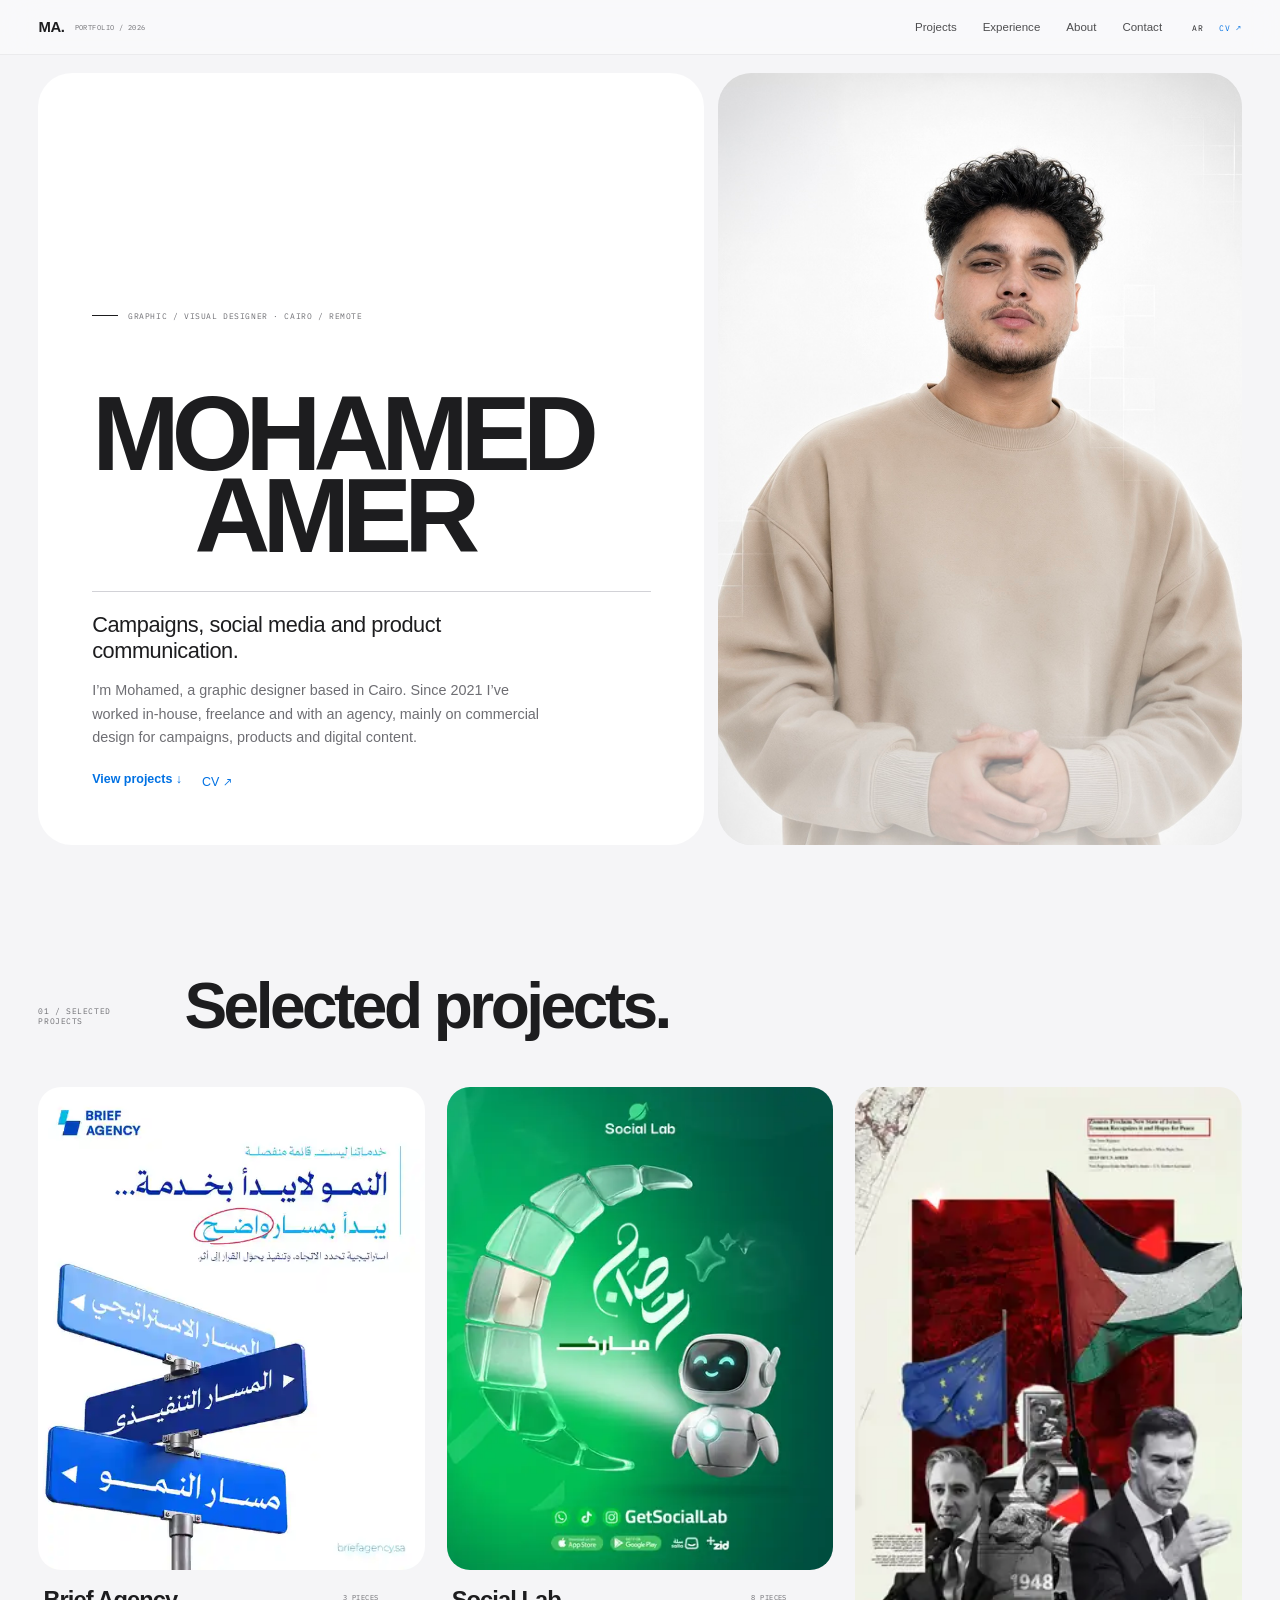
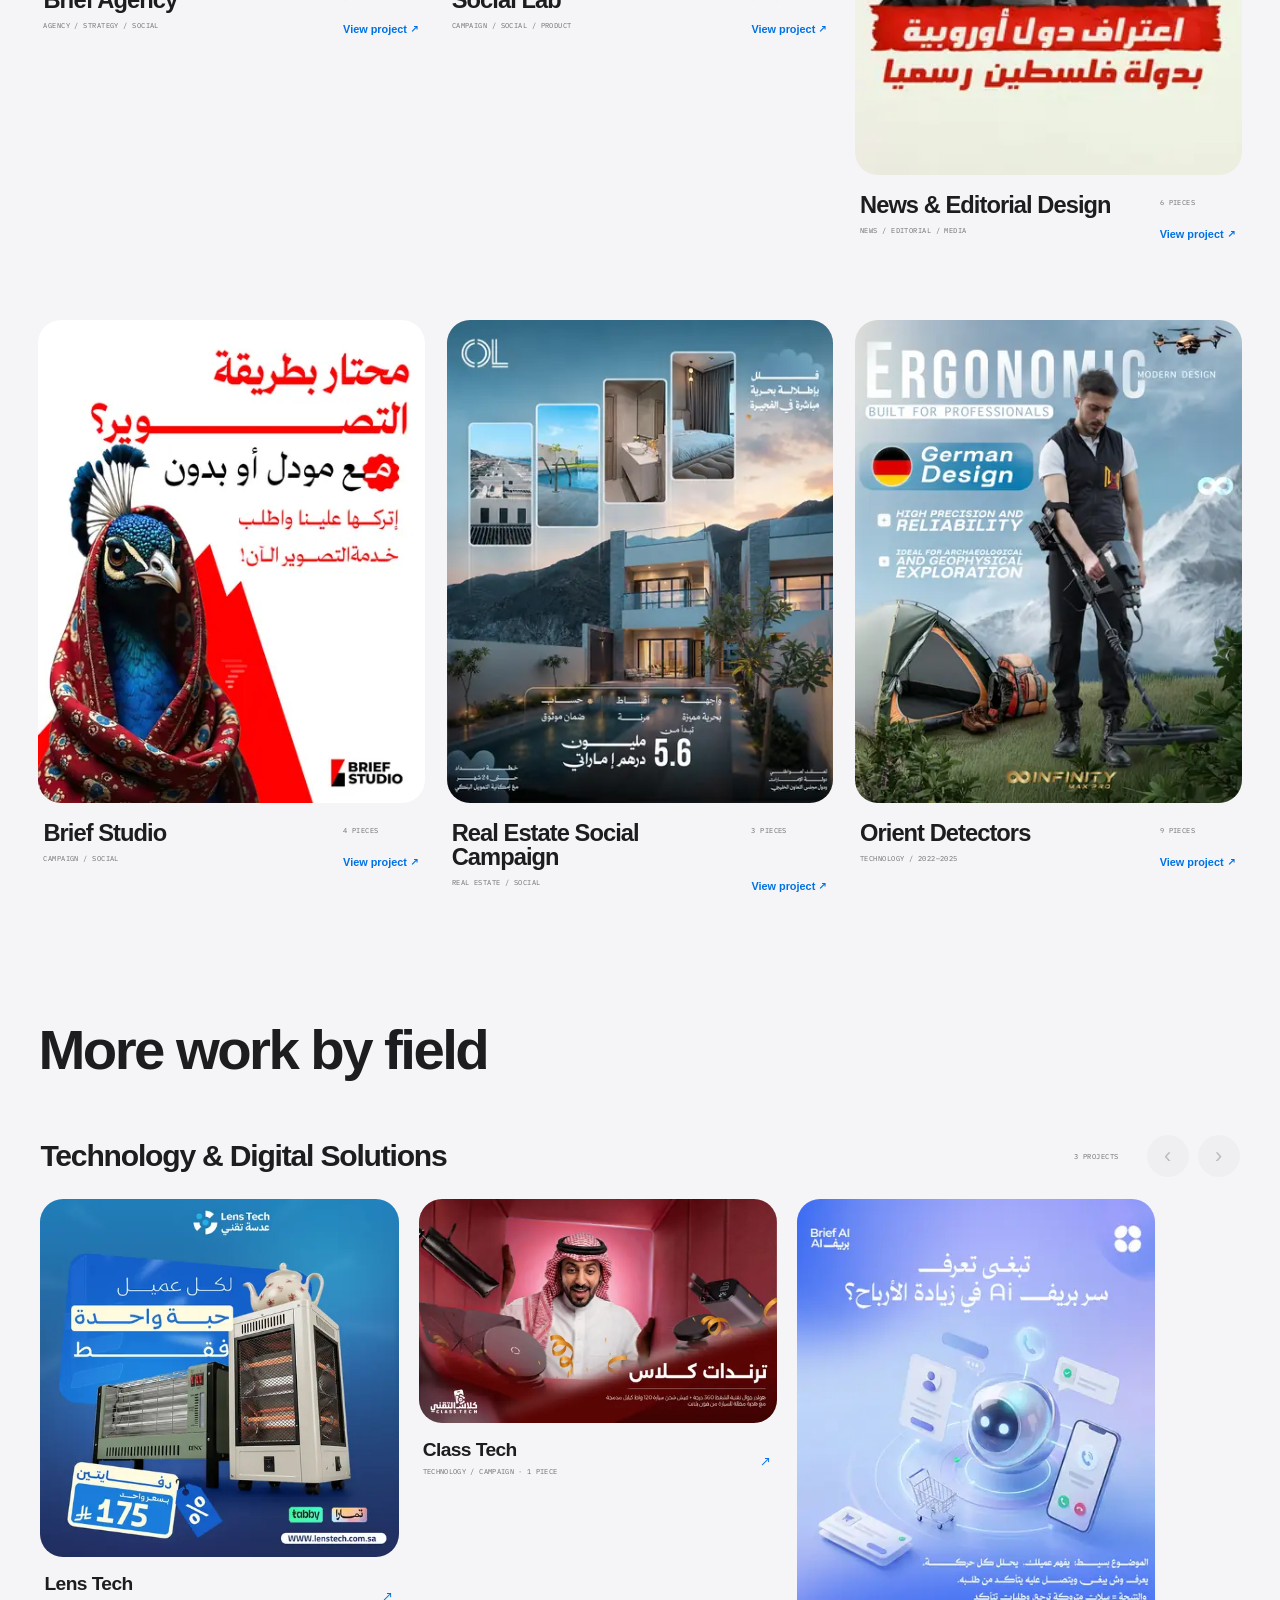
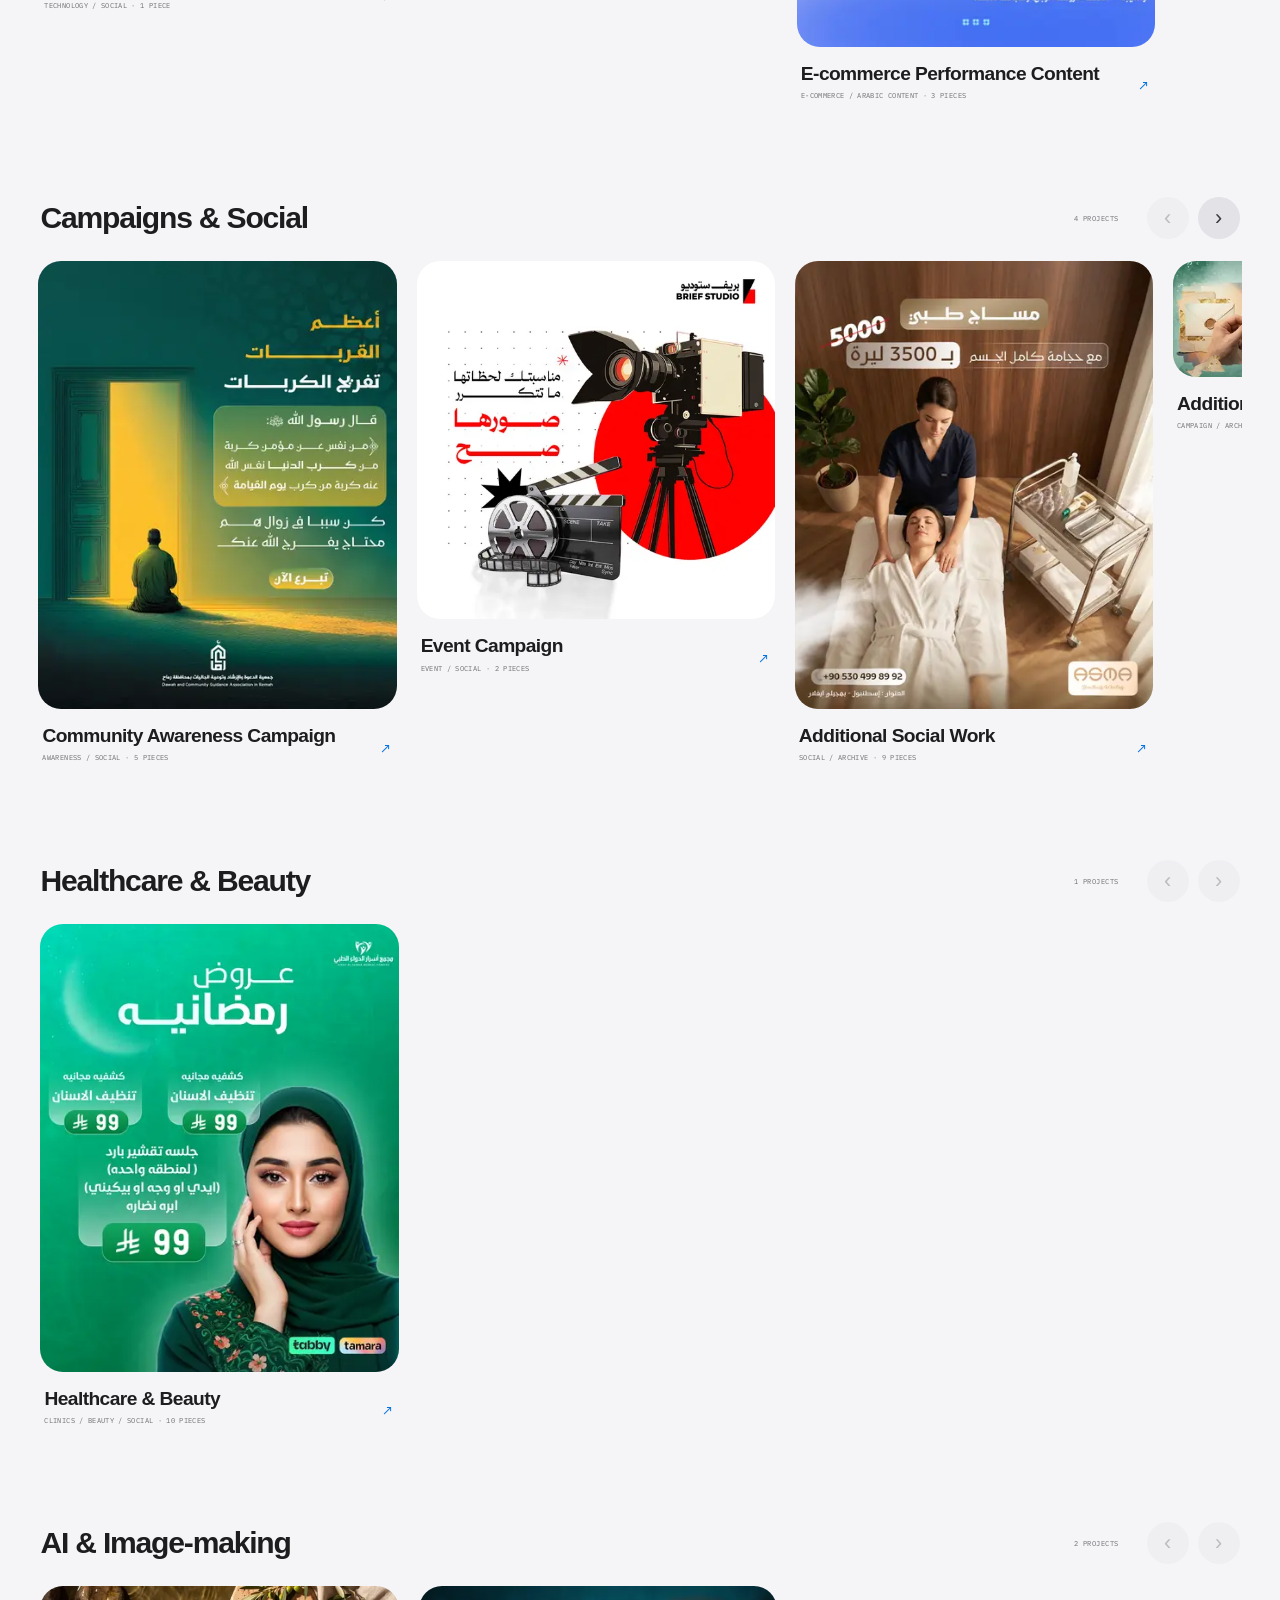
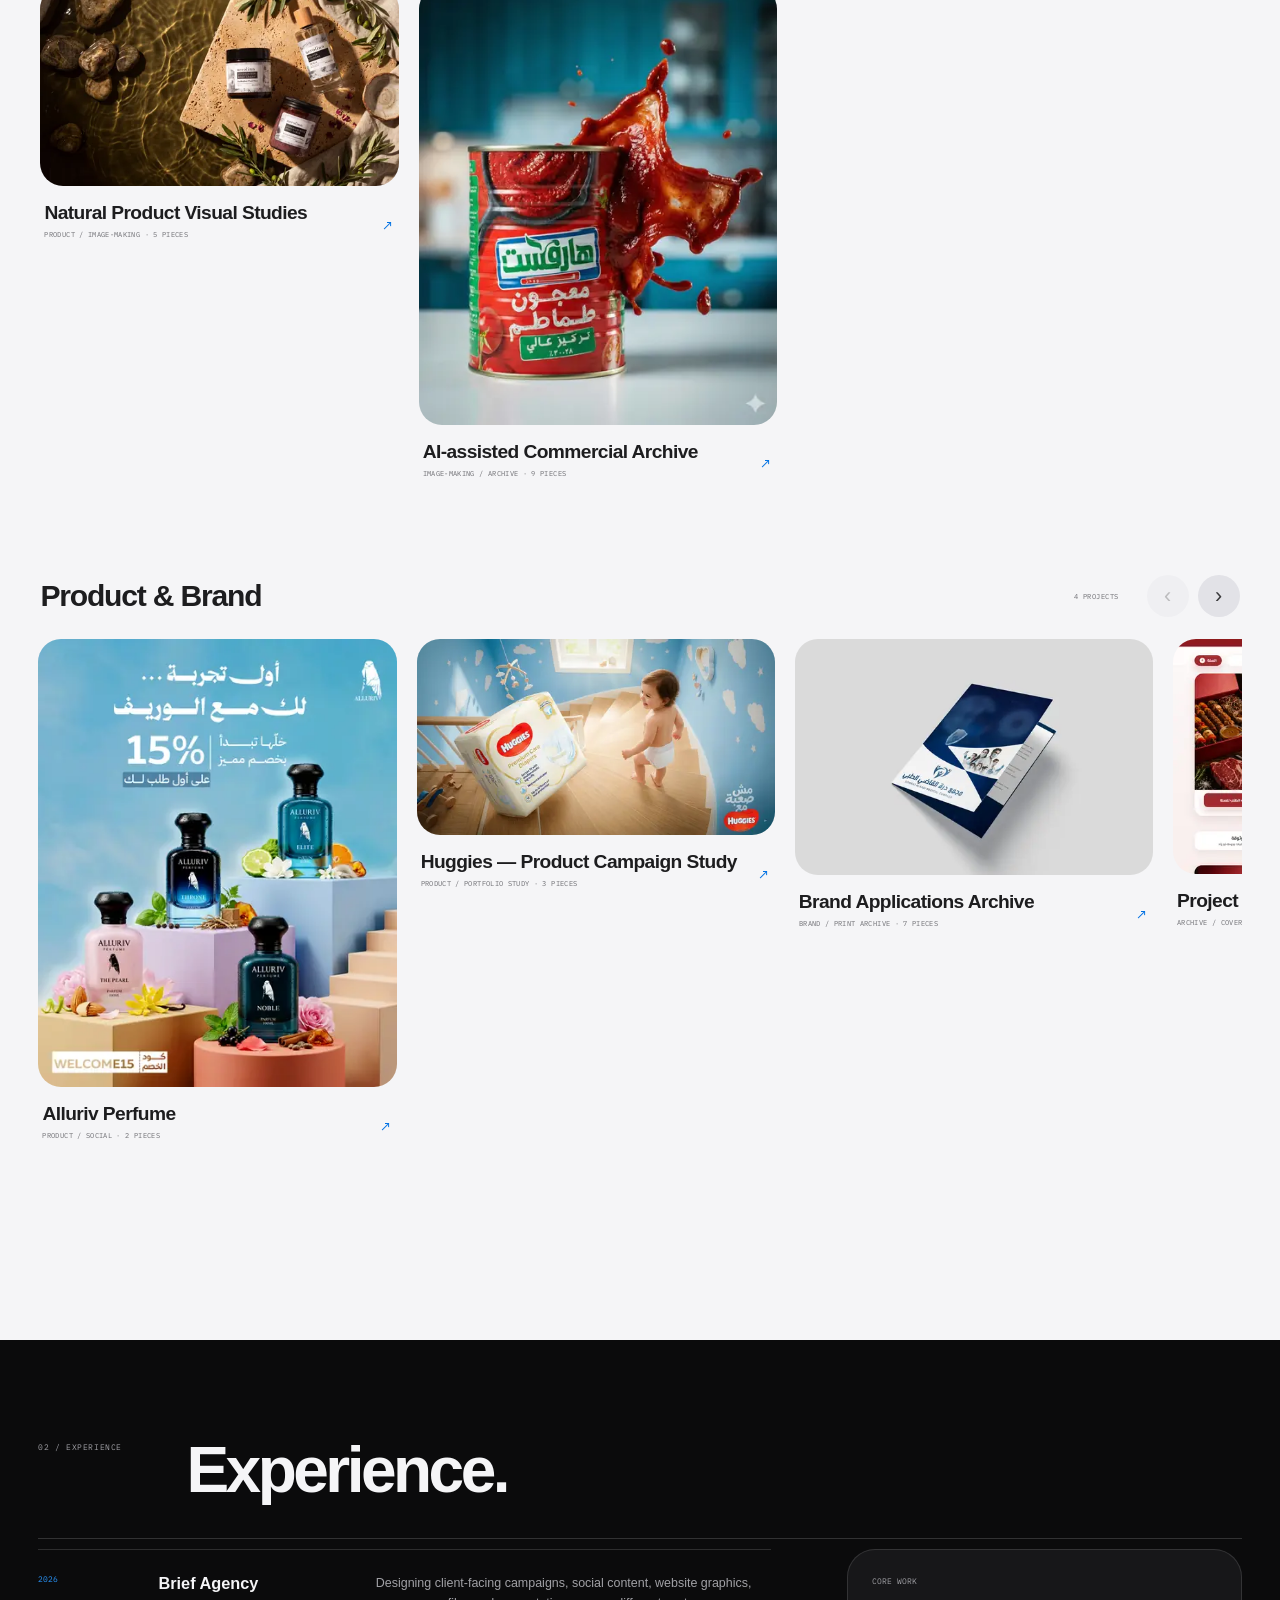
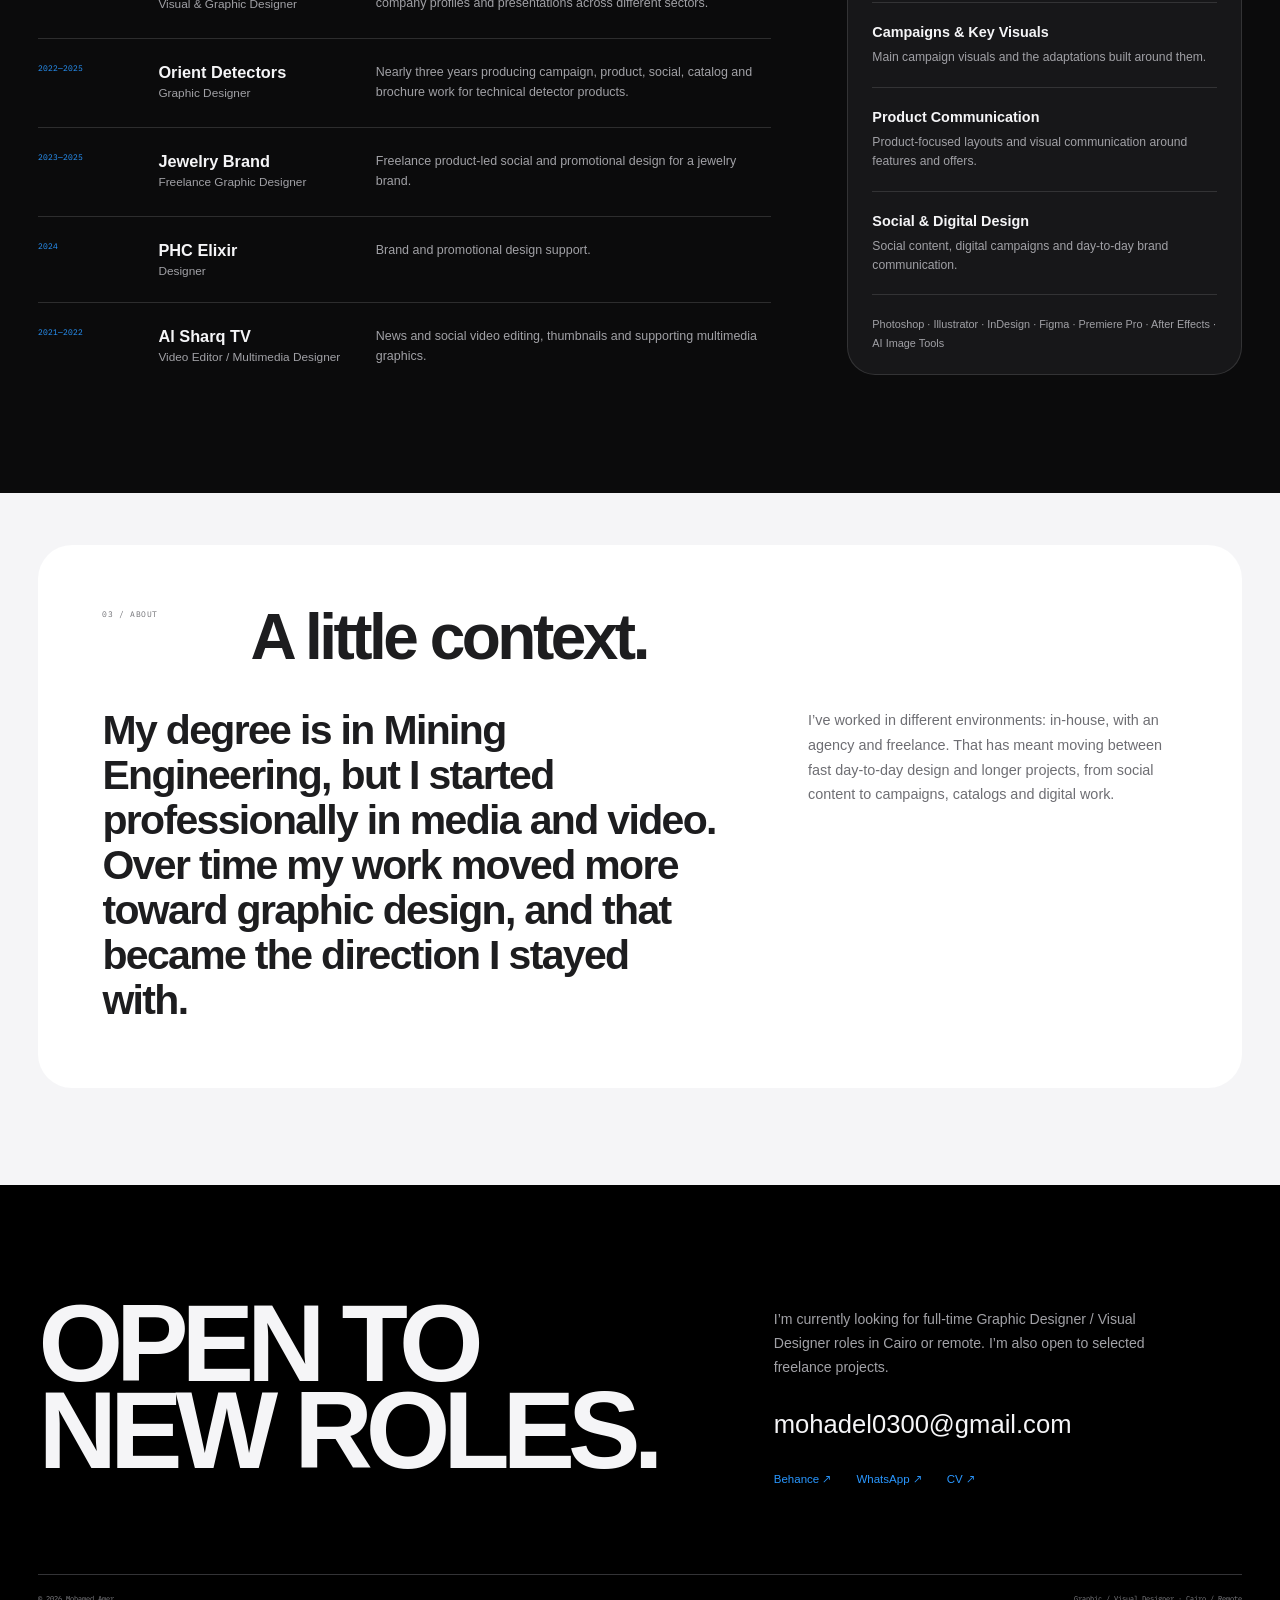
==== index.html @ 64b141ee "Load Apple-inspired desktop portfolio layout" ====
<!DOCTYPE html>
<html dir="ltr" lang="en">
<head>
<meta charset="utf-8"/>
<meta content="width=device-width, initial-scale=1.0, viewport-fit=cover" name="viewport"/>
<title>Mohamed Amer — Graphic / Visual Designer</title>
<meta content="Portfolio of Mohamed Amer, a Graphic / Visual Designer focused on campaigns, social media and product communication." name="description"/>
<meta content="Mohamed Amer" name="author"/>
<meta content="index,follow" name="robots"/>
<meta content="#f5f5f7" name="theme-color"/>
<link href="https://mohadel0300-blip.github.io/my-portofolio/" rel="canonical"/>
<link href="https://fonts.googleapis.com" rel="preconnect"/>
<link crossorigin="" href="https://fonts.gstatic.com" rel="preconnect"/>
<link href="https://fonts.googleapis.com/css2?family=IBM+Plex+Mono:wght@400;500&amp;family=IBM+Plex+Sans+Arabic:wght@400;500;600;700&amp;display=swap" rel="stylesheet"/>
<link href="redesign-v2.css?v=20260819-0445" rel="stylesheet"/>
<link href="recruiter-mobile-rtl.css?v=20260819-0445" rel="stylesheet"/>
<link href="recruiter-desktop-v1.css?v=20260819-0518" rel="stylesheet"/>
<link href="recruiter-desktop-v2.css?v=20260819-0520" rel="stylesheet"/>
</head>
<body>
<nav class="nav"><div class="shell nav-inner"><a class="brand" href="#top">MA.<small data-ar="بورتفوليو / 2026" data-en="PORTFOLIO / 2026">PORTFOLIO / 2026</small></a><div class="nav-links"><a data-ar="المشاريع" data-en="Projects" href="#projects">Projects</a><a data-ar="الخبرة" data-en="Experience" href="#experience">Experience</a><a data-ar="عني" data-en="About" href="#about">About</a><a data-ar="تواصل" data-en="Contact" href="#contact">Contact</a></div><div class="nav-actions"><button aria-label="التبديل إلى العربية" class="nav-btn" id="langToggle" type="button">AR</button><a class="cv-btn" data-ar="CV ↗" data-en="CV ↗" href="My cv English .pdf" rel="noopener" target="_blank">CV ↗</a></div></div></nav>
<main id="top">
<div class="shell">
<section class="hero"><div class="hero-copy"><div class="hero-inner"><div class="eyebrow"><i></i><span data-ar="مصمم جرافيك وبصري · القاهرة / عن بُعد" data-en="Graphic / Visual Designer · Cairo / Remote">Graphic / Visual Designer · Cairo / Remote</span></div><h1><span data-ar="محمد" data-en="MOHAMED">MOHAMED</span><span data-ar="عامر" data-en="AMER">AMER</span></h1><div class="hero-message"><div class="hero-lead" data-ar="حملات، سوشيال ميديا وتواصل بصري للمنتجات." data-en="Campaigns, social media and product communication.">Campaigns, social media and product communication.</div><div><p data-ar="أنا محمد، مصمم جرافيك مقيم في القاهرة. من 2021 اشتغلت داخل شركات، كفريلانسر، ومع وكالة، وكان أغلب شغلي تصميم تجاري للحملات والمنتجات والمحتوى الرقمي." data-en="I’m Mohamed, a graphic designer based in Cairo. Since 2021 I’ve worked in-house, freelance and with an agency, mainly on commercial design for campaigns, products and digital content.">I’m Mohamed, a graphic designer based in Cairo. Since 2021 I’ve worked in-house, freelance and with an agency, mainly on commercial design for campaigns, products and digital content.</p><div class="hero-actions"><a class="hero-action primary" data-ar="شاهد المشاريع ↓" data-en="View projects ↓" href="#projects">View projects ↓</a><a class="hero-action" data-ar="السيرة الذاتية ↗" data-en="CV ↗" href="My cv English .pdf" rel="noopener" target="_blank">CV ↗</a></div></div></div></div></div><div class="hero-photo"><img alt="Mohamed Amer" decoding="async" fetchpriority="high" src="MINED.jpg"/></div></section>
<section class="projects" id="projects"><div class="section-head"><div class="section-no" data-ar="01 / مشاريع مختارة" data-en="01 / SELECTED PROJECTS">01 / SELECTED PROJECTS</div><h2 data-ar="مشاريع مختارة." data-en="Selected projects.">Selected projects.</h2><p class="section-intro" data-ar="شغل تجاري مختار من الحملات والسوشيال وتصميمات المنتجات والمحتوى الرقمي. باقي الأعمال متاحة في الأرشيف." data-en="Selected commercial work across campaigns, social, product and digital design. The rest of the work remains available in the archive.">Selected commercial work across campaigns, social, product and digital design. The rest of the work remains available in the archive.</p></div><div class="project-list" id="selectedProjects"></div><div class="more-work"><div class="more-work-head"><h3 data-ar="أرشيف الأعمال" data-en="Work archive">Work archive</h3><p data-ar="كل الأعمال المرفوعة، مرتبة حسب المشروع أو السلسلة الحالية." data-en="All uploaded work, grouped by the current project or series.">All uploaded work, grouped by the current project or series.</p></div><div class="project-list" id="additionalProjects"></div></div></section>
</div>
<section class="experience" id="experience"><div class="shell"><div class="compact-head"><div class="section-no" data-ar="02 / الخبرة" data-en="02 / EXPERIENCE">02 / EXPERIENCE</div><h2 data-ar="الخبرة." data-en="Experience.">Experience.</h2></div><div class="career-grid"><div class="career-list"><div class="career-row"><div class="career-time">2026</div><div><div class="career-company">Brief Agency</div><div class="career-role" data-ar="مصمم بصري وجرافيك" data-en="Visual &amp; Graphic Designer">Visual &amp; Graphic Designer</div></div><p class="career-desc" data-ar="تصميم أعمال للعملاء تشمل حملات، محتوى سوشيال، تصميمات مواقع، بروفايلات شركات وعروض تقديمية في مجالات مختلفة." data-en="Designing client-facing campaigns, social content, website graphics, company profiles and presentations across different sectors.">Designing client-facing campaigns, social content, website graphics, company profiles and presentations across different sectors.</p></div><div class="career-row"><div class="career-time">2022—2025</div><div><div class="career-company">Orient Detectors</div><div class="career-role" data-ar="مصمم جرافيك" data-en="Graphic Designer">Graphic Designer</div></div><p class="career-desc" data-ar="قرابة ثلاث سنوات من تصميم الحملات، مواد المنتجات، السوشيال، الكتالوجات والبروشورات لمنتجات تقنية." data-en="Nearly three years producing campaign, product, social, catalog and brochure work for technical detector products.">Nearly three years producing campaign, product, social, catalog and brochure work for technical detector products.</p></div><div class="career-row"><div class="career-time">2023—2025</div><div><div class="career-company">Jewelry Brand</div><div class="career-role" data-ar="مصمم جرافيك مستقل" data-en="Freelance Graphic Designer">Freelance Graphic Designer</div></div><p class="career-desc" data-ar="تصميم محتوى سوشيال وترويج يركز على عرض المنتج لبراند مجوهرات." data-en="Freelance product-led social and promotional design for a jewelry brand.">Freelance product-led social and promotional design for a jewelry brand.</p></div><div class="career-row"><div class="career-time">2024</div><div><div class="career-company">PHC Elixir</div><div class="career-role" data-ar="مصمم" data-en="Designer">Designer</div></div><p class="career-desc" data-ar="دعم بصري للهوية والتصميمات الترويجية." data-en="Brand and promotional design support.">Brand and promotional design support.</p></div><div class="career-row"><div class="career-time">2021—2022</div><div><div class="career-company">Al Sharq TV</div><div class="career-role" data-ar="مونتير فيديو / مصمم مالتيميديا" data-en="Video Editor / Multimedia Designer">Video Editor / Multimedia Designer</div></div><p class="career-desc" data-ar="مونتاج فيديوهات أخبار وسوشيال مع Thumbnails وتصميمات Multimedia مساندة." data-en="News and social video editing, thumbnails and supporting multimedia graphics.">News and social video editing, thumbnails and supporting multimedia graphics.</p></div></div><div class="skills-card"><div class="skill-label" data-ar="مجالات العمل الأساسية" data-en="CORE WORK">CORE WORK</div><div class="skill-row"><strong data-ar="الحملات والـKey Visuals" data-en="Campaigns &amp; Key Visuals">Campaigns &amp; Key Visuals</strong><p data-ar="الفكرة البصرية الأساسية وتطبيقاتها داخل الحملة." data-en="Main campaign visuals and the adaptations built around them.">Main campaign visuals and the adaptations built around them.</p></div><div class="skill-row"><strong data-ar="التواصل البصري للمنتجات" data-en="Product Communication">Product Communication</strong><p data-ar="تصميمات تركز على المنتج وتوضح مميزاته بصريًا." data-en="Product-focused layouts and visual communication around features and offers.">Product-focused layouts and visual communication around features and offers.</p></div><div class="skill-row"><strong data-ar="السوشيال والتصميم الرقمي" data-en="Social &amp; Digital Design">Social &amp; Digital Design</strong><p data-ar="محتوى سوشيال، حملات رقمية وتصميمات يومية للبراند." data-en="Social content, digital campaigns and day-to-day brand communication.">Social content, digital campaigns and day-to-day brand communication.</p></div><div class="tools">Photoshop · Illustrator · InDesign · Figma · Premiere Pro · After Effects · AI Image Tools</div></div></div></div></section>
<section class="about" id="about"><div class="shell"><div class="compact-head"><div class="section-no" data-ar="03 / عني" data-en="03 / ABOUT">03 / ABOUT</div><h2 data-ar="المسار." data-en="A little context.">A little context.</h2></div><div class="about-grid"><p class="about-lead" data-ar="دراستي في الأصل هندسة تعدين، لكن بداية شغلي كانت في الميديا والفيديو. مع الوقت اتجه شغلي أكثر للجرافيك ديزاين، وبقى هو المسار اللي استمريت فيه." data-en="My degree is in Mining Engineering, but I started professionally in media and video. Over time my work moved more toward graphic design, and that became the direction I stayed with.">My degree is in Mining Engineering, but I started professionally in media and video. Over time my work moved more toward graphic design, and that became the direction I stayed with.</p><p class="about-copy" data-ar="اشتغلت في بيئات مختلفة: داخل شركة، مع وكالة، وكفريلانسر. ده خلاني أتعامل مع شغل سريع يومي ومشاريع أطول في نفس الوقت، من السوشيال لحد الحملات والكتالوجات والتصميمات الرقمية." data-en="I’ve worked in different environments: in-house, with an agency and freelance. That has meant moving between fast day-to-day design and longer projects, from social content to campaigns, catalogs and digital work.">I’ve worked in different environments: in-house, with an agency and freelance. That has meant moving between fast day-to-day design and longer projects, from social content to campaigns, catalogs and digital work.</p></div></div></section>
<section class="contact" id="contact"><div class="shell"><div class="contact-grid"><h2 data-ar="متاح&lt;br&gt;لفرص جديدة." data-en="OPEN TO&lt;br&gt;NEW ROLES.">OPEN TO<br/>NEW ROLES.</h2><div><p data-ar="حاليًا بدور على فرص Graphic Designer / Visual Designer بدوام كامل في القاهرة أو عن بُعد، ومتاح كمان لمشاريع فريلانس مختارة." data-en="I’m currently looking for full-time Graphic Designer / Visual Designer roles in Cairo or remote. I’m also open to selected freelance projects.">I’m currently looking for full-time Graphic Designer / Visual Designer roles in Cairo or remote. I’m also open to selected freelance projects.</p><a class="email" href="mailto:mohadel0300@gmail.com">mohadel0300@gmail.com</a><div class="contact-links"><a href="https://www.behance.net/mohamedadel526" rel="noopener" target="_blank">Behance ↗</a><a data-ar="WhatsApp ↗" data-en="WhatsApp ↗" href="https://wa.me/905534766703" rel="noopener" target="_blank">WhatsApp ↗</a><a href="My cv English .pdf" rel="noopener" target="_blank">CV ↗</a></div></div></div><div class="footer"><span data-ar="© 2026 محمد عامر" data-en="© 2026 Mohamed Amer">© 2026 Mohamed Amer</span><span data-ar="مصمم جرافيك وبصري · القاهرة / عن بُعد" data-en="Graphic / Visual Designer · Cairo / Remote">Graphic / Visual Designer · Cairo / Remote</span></div></div></section>
</main>
<figure aria-hidden="true" class="lightbox" id="lightbox"><button aria-label="Close image" class="lightbox-close" id="lightboxClose" type="button">×</button><img alt="" decoding="async" id="lightboxImage" src=""/><figcaption class="lightbox-cap" id="lightboxCaption"></figcaption></figure>
<script src="redesign-v2.js?v=20260819-0445"></script>
<script src="brand-project-groups.js?v=20260819-0445"></script>
<script src="recruiter-desktop-v2.js?v=20260819-0520"></script>
</body>
</html>
---- redesign-v2.css ----
:root{--bg:#f5f5f7;--surface:#fff;--ink:#1d1d1f;--muted:#6e6e73;--line:#d2d2d7;--soft:#e8e8ed;--blue:#0071e3;--pad:clamp(16px,3vw,42px);--max:1500px;--radius:34px}*{box-sizing:border-box}html{scroll-behavior:smooth}body{margin:0;background:var(--bg);color:var(--ink);font-family:-apple-system,BlinkMacSystemFont,"SF Pro Display","Helvetica Neue",Arial,'IBM Plex Sans Arabic',sans-serif;-webkit-font-smoothing:antialiased;text-rendering:optimizeLegibility}body.modal-open{overflow:hidden}a{color:inherit;text-decoration:none}button{font:inherit;color:inherit}.shell{width:min(var(--max),calc(100% - var(--pad)*2));margin:auto}.mono,.section-no,.eyebrow,.project-card-no,.project-card-meta,.archive-no,.archive-meta,.project-view-kicker,.project-view-scope span,.deck-progress{font-family:'IBM Plex Mono',monospace;text-transform:uppercase;letter-spacing:.07em}.nav{position:sticky;top:0;z-index:60;background:rgba(250,250,252,.78);backdrop-filter:saturate(180%) blur(20px);-webkit-backdrop-filter:saturate(180%) blur(20px);border-bottom:1px solid rgba(0,0,0,.06)}.nav-inner{height:54px;display:grid;grid-template-columns:1fr auto auto;align-items:center;gap:30px}.brand{font-weight:650;font-size:.93rem;letter-spacing:-.025em;display:flex;align-items:center;gap:10px}.brand small{font-family:'IBM Plex Mono',monospace;font-size:.46rem;font-weight:400;letter-spacing:.06em;color:var(--muted)}.nav-links{display:flex;gap:26px;font-size:.72rem}.nav-links a{opacity:.78;transition:opacity .2s}.nav-links a:hover{opacity:1}.nav-actions{display:flex;align-items:center;gap:16px}.nav-btn,.cv-btn{border:0;background:none;padding:0;font-family:'IBM Plex Mono',monospace;font-size:.52rem;letter-spacing:.07em;text-transform:uppercase;cursor:pointer}.cv-btn{color:var(--blue)}.hero{min-height:calc(100svh - 54px);display:grid;grid-template-columns:minmax(0,1.08fr) minmax(360px,.92fr);gap:18px;padding:18px 0 56px}.hero-copy,.hero-photo{background:var(--surface);border-radius:var(--radius);overflow:hidden}.hero-copy{display:flex;align-items:flex-end;padding:clamp(42px,6vw,92px)}.hero-inner{width:100%}.eyebrow{display:flex;align-items:center;gap:10px;font-size:.52rem;color:var(--muted)}.eyebrow i{display:block;width:26px;height:1px;background:var(--ink)}.hero h1{font-size:clamp(5rem,9vw,10.8rem);font-weight:600;line-height:.78;letter-spacing:-.075em;margin:clamp(52px,8vw,110px) 0 42px}.hero h1 span{display:block}.hero h1 span:last-child{margin-left:8vw}.hero-message{display:grid;grid-template-columns:minmax(210px,.72fr) minmax(280px,1fr);gap:clamp(28px,4vw,62px);align-items:start;border-top:1px solid var(--line);padding-top:20px}.hero-lead{font-size:clamp(1.2rem,1.7vw,1.7rem);line-height:1.2;font-weight:530;letter-spacing:-.02em;max-width:28ch}.hero-message p{margin:0;color:var(--muted);font-size:.9rem;line-height:1.65;max-width:48ch}.hero-actions{display:flex;gap:20px;margin-top:22px}.hero-action{font-size:.78rem;color:var(--blue)}.hero-action.primary{font-weight:600}.hero-photo{min-height:640px;background:#e9e9eb}.hero-photo img{width:100%;height:100%;object-fit:cover;object-position:center 15%;display:block}.projects{padding:clamp(46px,6vw,88px) 0 clamp(80px,8vw,130px)}.section-head{display:grid;grid-template-columns:120px minmax(0,1fr) minmax(260px,.42fr);gap:26px;align-items:end;margin-bottom:36px}.section-no{font-size:.5rem;color:var(--muted);padding-bottom:9px}.section-head h2{margin:0;font-size:clamp(3rem,5vw,6.2rem);font-weight:600;line-height:.9;letter-spacing:-.055em}.section-intro{max-width:44ch;color:var(--muted);font-size:.84rem;line-height:1.6;margin:0 0 7px}.deck-shell{position:relative}.deck-tools{display:flex;align-items:center;justify-content:space-between;margin-bottom:14px}.deck-progress{display:flex;align-items:center;gap:10px;font-size:.48rem;color:var(--muted)}.deck-progress i{display:block;width:36px;height:1px;background:var(--line)}.deck-buttons{display:flex;gap:8px}.deck-buttons button{width:38px;height:38px;border-radius:50%;border:0;background:#e8e8ed;display:grid;place-items:center;cursor:pointer;font-size:1rem;transition:background .2s,transform .2s}.deck-buttons button:hover{background:#dddde2}.deck-buttons button:active{transform:scale(.94)}.project-deck{display:flex;gap:18px;overflow-x:auto;scroll-snap-type:x mandatory;overscroll-behavior-inline:contain;scrollbar-width:none;padding:0 0 8px}.project-deck::-webkit-scrollbar{display:none}.project-card{flex:0 0 min(1160px,86vw);min-height:min(720px,74vh);display:grid;grid-template-columns:minmax(0,1.2fr) minmax(330px,.8fr);background:var(--surface);border-radius:var(--radius);overflow:hidden;scroll-snap-align:start;box-shadow:0 1px 1px rgba(0,0,0,.02),0 10px 28px rgba(0,0,0,.035)}.project-card-visual{background:#ececef;display:flex;align-items:center;justify-content:center;padding:clamp(22px,3vw,50px);overflow:hidden;cursor:pointer;min-width:0}.project-card-visual:focus-visible{outline:3px solid var(--blue);outline-offset:-5px}.project-card-visual img{width:100%;height:100%;object-fit:contain;display:block;transition:transform .45s cubic-bezier(.2,.7,.2,1)}.project-card:hover .project-card-visual img{transform:scale(1.018)}.project-card-copy{padding:clamp(28px,3.5vw,54px);display:flex;flex-direction:column;min-width:0}.project-card-top{display:flex;align-items:flex-start;justify-content:space-between;gap:16px}.project-card-no{font-size:.5rem;color:var(--muted)}.project-card-meta{font-size:.48rem;color:var(--muted);text-align:right;line-height:1.55;max-width:28ch}.project-card h3{font-size:clamp(2.6rem,4.1vw,5.2rem);font-weight:600;letter-spacing:-.055em;line-height:.92;margin:clamp(40px,6vh,78px) 0 22px}.project-card-story{font-size:.93rem;line-height:1.62;color:var(--muted);margin:0;max-width:42ch}.project-card-scope{margin-top:auto;border-top:1px solid var(--line);padding-top:16px}.project-card-scope>span{display:block;font-size:.66rem;color:var(--muted);margin-bottom:7px}.project-card-scope p{margin:0;font-size:.78rem;line-height:1.55}.project-card-footer{display:flex;align-items:center;justify-content:space-between;gap:18px;margin-top:22px;font-size:.7rem;color:var(--muted)}.view-project{border:0;background:none;padding:0;color:var(--blue);font-weight:550;cursor:pointer}.more-work{margin-top:78px}.more-work-head{display:flex;justify-content:space-between;align-items:end;padding-bottom:16px}.more-work-head h3{margin:0;font-size:clamp(1.8rem,2.5vw,2.8rem);font-weight:600;letter-spacing:-.035em}.more-work-head p{margin:0;color:var(--muted);font-size:.76rem;max-width:42ch;text-align:right}.project-list#additionalProjects{background:var(--surface);border-radius:28px;overflow:hidden}.archive-row{border-bottom:1px solid var(--line)}.archive-row:last-child{border-bottom:0}.archive-row-button{width:100%;border:0;background:none;display:grid;grid-template-columns:62px minmax(0,1fr) minmax(170px,.34fr) 32px;gap:18px;align-items:center;text-align:left;padding:20px 24px;cursor:pointer;transition:background .2s}.archive-row-button:hover{background:#fafafa}.archive-no{font-size:.48rem;color:var(--muted)}.archive-title{font-size:clamp(1.1rem,1.7vw,1.65rem);font-weight:550;letter-spacing:-.025em}.archive-meta{font-size:.46rem;color:var(--muted);line-height:1.5}.archive-arrow{color:var(--blue);text-align:right}.experience,.about{padding:clamp(34px,4vw,62px) 0}.experience>.shell,.about>.shell{background:var(--surface);border-radius:var(--radius);padding:clamp(34px,5vw,76px)}.compact-head{display:grid;grid-template-columns:120px 1fr;gap:28px;margin-bottom:42px}.compact-head h2{margin:0;font-size:clamp(3rem,5vw,6rem);font-weight:600;line-height:.9;letter-spacing:-.055em}.career-grid{display:grid;grid-template-columns:minmax(0,1.3fr) minmax(280px,.7fr);gap:clamp(42px,6vw,94px)}.career-row{display:grid;grid-template-columns:100px minmax(170px,.5fr) 1fr;gap:20px;padding:19px 0;border-top:1px solid var(--line)}.career-time{font-family:'IBM Plex Mono',monospace;font-size:.49rem;color:var(--muted)}.career-company{font-size:.95rem;font-weight:600}.career-role{font-size:.74rem;color:var(--muted);margin-top:4px}.career-desc{font-size:.78rem;line-height:1.6;color:var(--muted);margin:0}.skills-card{border-top:1px solid var(--line)}.skill-label{font-family:'IBM Plex Mono',monospace;font-size:.49rem;padding:16px 0;color:var(--muted)}.skill-row{border-top:1px solid var(--line);padding:17px 0}.skill-row strong{font-size:.9rem}.skill-row p{margin:7px 0 0;color:var(--muted);font-size:.76rem;line-height:1.55}.tools{border-top:1px solid var(--line);padding-top:18px;font-size:.68rem;line-height:1.7;color:var(--muted)}.about-grid{display:grid;grid-template-columns:minmax(0,1fr) minmax(260px,.6fr);gap:clamp(38px,7vw,110px)}.about-lead{font-size:clamp(1.8rem,3.2vw,4rem);line-height:1.1;letter-spacing:-.04em;margin:0;font-weight:560}.about-copy{font-size:.9rem;line-height:1.72;color:var(--muted);margin:0}.contact{background:#000;color:#f5f5f7;padding:clamp(78px,9vw,138px) 0 28px;margin-top:46px}.contact-grid{display:grid;grid-template-columns:minmax(0,1.15fr) minmax(300px,.85fr);gap:clamp(42px,8vw,130px);align-items:start}.contact h2{font-size:clamp(4rem,8.5vw,9.2rem);font-weight:600;line-height:.8;letter-spacing:-.065em;margin:0}.contact p{color:#a1a1a6;font-size:.88rem;line-height:1.7;margin:8px 0 30px;max-width:52ch}.email{font-size:clamp(1.2rem,2vw,2rem);color:#f5f5f7}.contact-links{display:flex;gap:24px;margin-top:32px;font-size:.72rem}.contact-links a{color:#2997ff}.footer{display:flex;justify-content:space-between;border-top:1px solid #333336;margin-top:86px;padding-top:18px;font-family:'IBM Plex Mono',monospace;font-size:.46rem;color:#86868b}.project-view{position:fixed;inset:0;z-index:90;background:rgba(245,245,247,.985);overflow-y:auto;opacity:0;visibility:hidden;transform:translateY(28px);transition:opacity .28s ease,transform .35s cubic-bezier(.2,.7,.2,1),visibility .28s}.project-view.open{opacity:1;visibility:visible;transform:none}.project-view-bar{position:sticky;top:0;z-index:3;height:56px;padding:0 max(18px,calc((100vw - var(--max))/2));display:grid;grid-template-columns:44px 1fr auto;align-items:center;gap:12px;background:rgba(245,245,247,.8);backdrop-filter:saturate(180%) blur(20px);border-bottom:1px solid rgba(0,0,0,.06);font-size:.72rem}.project-view-close{width:34px;height:34px;border-radius:50%;border:0;background:#e8e8ed;font-size:1.25rem;line-height:1;cursor:pointer}.project-view-bar>span:last-child{color:var(--muted);font-size:.65rem}.project-view-inner{width:min(var(--max),calc(100% - var(--pad)*2));margin:auto;padding:clamp(50px,7vw,100px) 0 70px}.project-view-head{display:grid;grid-template-columns:minmax(0,1fr) minmax(300px,.48fr);gap:clamp(40px,8vw,120px);align-items:end;margin-bottom:48px}.project-view-kicker{font-size:.5rem;color:var(--muted);margin-bottom:18px}.project-view h2{font-size:clamp(4rem,7vw,8.2rem);font-weight:600;letter-spacing:-.07em;line-height:.86;margin:0}.project-view-copy>p{margin:0 0 26px;color:var(--muted);font-size:.92rem;line-height:1.67}.project-view-scope{border-top:1px solid var(--line);padding-top:14px}.project-view-scope span{font-size:.47rem;color:var(--muted)}.project-view-scope p{font-size:.78rem;line-height:1.55;margin:8px 0 0}.project-view-gallery{display:flex;gap:18px;overflow-x:auto;scroll-snap-type:x mandatory;overscroll-behavior-inline:contain;scrollbar-width:none;padding-bottom:10px}.project-view-gallery::-webkit-scrollbar{display:none}.project-view-figure{flex:0 0 min(1100px,82vw);height:min(760px,72vh);margin:0;background:var(--surface);border-radius:30px;scroll-snap-align:start;display:flex;align-items:center;justify-content:center;padding:clamp(14px,2vw,30px);overflow:hidden;cursor:zoom-in}.project-view-figure img{width:100%;height:100%;object-fit:contain;display:block}.lightbox{position:fixed;inset:0;background:rgba(0,0,0,.94);z-index:110;display:none;align-items:center;justify-content:center;padding:44px}.lightbox.open{display:flex}.lightbox img{max-width:94vw;max-height:88vh;object-fit:contain}.lightbox-close{position:absolute;top:18px;right:24px;border:0;background:none;color:white;font-size:2rem;font-weight:200;cursor:pointer}.lightbox-cap{position:absolute;left:24px;bottom:18px;color:#a1a1a6;font-size:.68rem}@media(max-width:1050px){.hero{grid-template-columns:1fr 40%}.hero-copy{padding:44px}.hero h1{font-size:10vw}.hero-message{grid-template-columns:1fr}.project-card{grid-template-columns:1fr 38%;flex-basis:90vw}.section-head{grid-template-columns:90px 1fr}.section-intro{grid-column:2}.career-grid{grid-template-columns:1fr}.career-row{grid-template-columns:80px 1fr}.career-desc{grid-column:2}.about-grid,.contact-grid,.project-view-head{grid-template-columns:1fr}.project-view-copy{max-width:720px}}@media(max-width:720px){:root{--pad:16px;--radius:24px}.nav-inner{height:52px;grid-template-columns:1fr auto}.nav-links{display:none}.brand small{display:none}.nav-actions{gap:13px}.nav-btn,.cv-btn{font-size:.5rem}.hero{min-height:0;display:flex;flex-direction:column;gap:12px;padding:12px 0 38px}.hero-copy{padding:34px 22px 28px;min-height:500px}.hero h1{font-size:17vw;line-height:.8;margin:58px 0 34px}.hero h1 span:last-child{margin-left:0}.hero-message{display:block;border-top:1px solid var(--line);padding-top:17px}.hero-lead{font-size:1.15rem;margin-bottom:14px}.hero-message p{font-size:.84rem;line-height:1.6}.hero-actions{margin-top:18px}.hero-action{font-size:.74rem}.hero-photo{height:56svh;min-height:390px;border-radius:var(--radius)}.hero-photo img{object-position:center 18%}.projects{padding:42px 0 74px}.section-head{display:block;margin-bottom:28px}.section-no{margin-bottom:10px}.section-head h2{font-size:13vw;margin-bottom:14px}.section-intro{font-size:.8rem;line-height:1.55}.deck-tools{margin-bottom:10px}.deck-buttons button{width:42px;height:42px}.project-deck{gap:12px;margin-right:calc(var(--pad)*-1);padding-right:var(--pad)}.project-card{flex:0 0 calc(100vw - 32px);min-height:0;display:flex;flex-direction:column;border-radius:24px}.project-card-visual{height:auto;aspect-ratio:1/1;padding:18px}.project-card-copy{padding:22px}.project-card-meta{max-width:21ch}.project-card h3{font-size:2.5rem;line-height:.94;margin:34px 0 16px}.project-card-story{font-size:.84rem;line-height:1.58;display:-webkit-box;-webkit-line-clamp:4;-webkit-box-orient:vertical;overflow:hidden}.project-card-scope{margin-top:28px}.project-card-footer{margin-top:18px}.more-work{margin-top:54px}.more-work-head{display:block}.more-work-head h3{font-size:2rem;margin-bottom:8px}.more-work-head p{text-align:left;font-size:.72rem}.project-list#additionalProjects{border-radius:22px;margin-top:18px}.archive-row-button{grid-template-columns:38px minmax(0,1fr) 26px;padding:17px 16px;gap:10px}.archive-meta{display:none}.archive-title{font-size:1.06rem}.experience,.about{padding:12px 0}.experience>.shell,.about>.shell{padding:28px 22px;border-radius:24px}.compact-head{grid-template-columns:1fr;gap:9px;margin-bottom:28px}.compact-head h2{font-size:12vw}.career-row{grid-template-columns:62px 1fr;gap:12px;padding:16px 0}.career-desc{font-size:.74rem}.about-grid{display:block}.about-lead{font-size:1.9rem;line-height:1.12;margin-bottom:26px}.about-copy{font-size:.83rem}.contact{margin-top:34px;padding:64px 0 22px}.contact h2{font-size:17vw}.contact-grid{gap:34px}.contact p{font-size:.84rem}.email{font-size:1rem;overflow-wrap:anywhere}.contact-links{gap:18px;flex-wrap:wrap}.footer{margin-top:58px;flex-direction:column;gap:6px}.project-view-bar{height:52px;padding:0 14px;grid-template-columns:40px 1fr auto}.project-view-inner{padding:40px 0 56px}.project-view-head{gap:28px;margin-bottom:30px}.project-view h2{font-size:15vw}.project-view-copy>p{font-size:.84rem}.project-view-gallery{gap:12px;margin-right:calc(var(--pad)*-1);padding-right:var(--pad)}.project-view-figure{flex:0 0 calc(100vw - 32px);height:68svh;min-height:390px;border-radius:22px;padding:10px}.lightbox{padding:14px}.lightbox img{max-width:96vw;max-height:84vh}}@media(prefers-reduced-motion:reduce){*{scroll-behavior:auto!important;transition:none!important}.project-card-visual img{transform:none!important}}
---- recruiter-mobile-rtl.css ----
/* Recruiter-focused mobile + Arabic pass. Loaded after redesign-v2.css. */
[dir="rtl"] body{font-family:'IBM Plex Sans Arabic',-apple-system,BlinkMacSystemFont,"Helvetica Neue",Arial,sans-serif;text-align:right}
[dir="rtl"] .mono,[dir="rtl"] .section-no,[dir="rtl"] .eyebrow,[dir="rtl"] .project-card-no,[dir="rtl"] .project-card-meta,[dir="rtl"] .archive-no,[dir="rtl"] .archive-meta,[dir="rtl"] .project-view-kicker,[dir="rtl"] .project-view-scope span,[dir="rtl"] .deck-progress{font-family:'IBM Plex Sans Arabic',sans-serif;text-transform:none;letter-spacing:0}
[dir="rtl"] .hero h1,[dir="rtl"] .section-head h2,[dir="rtl"] .compact-head h2,[dir="rtl"] .project-card h3,[dir="rtl"] .project-view h2,[dir="rtl"] .contact h2,[dir="rtl"] .about-lead{letter-spacing:-.035em}
[dir="rtl"] .hero h1 span:last-child{margin-left:0;margin-right:8vw}
[dir="rtl"] .project-card-meta,[dir="rtl"] .more-work-head p{text-align:start}
[dir="rtl"] .archive-row-button{text-align:right}
[dir="rtl"] .archive-arrow{text-align:left}
[dir="rtl"] .deck-buttons{direction:ltr}
[dir="rtl"] .email,[dir="rtl"] .tools{direction:ltr;unicode-bidi:embed}
[dir="rtl"] .email{display:inline-block}
[dir="rtl"] .hero-message p,[dir="rtl"] .project-card-story,[dir="rtl"] .career-desc,[dir="rtl"] .about-copy,[dir="rtl"] .contact p,[dir="rtl"] .project-view-copy>p{line-height:1.85}
[dir="rtl"] .project-card-scope p,[dir="rtl"] .project-view-scope p{line-height:1.75}
[dir="rtl"] .project-deck{direction:rtl}
[dir="rtl"] .project-card{direction:rtl}
[dir="rtl"] .project-card-visual,[dir="rtl"] .project-view-gallery{direction:ltr}
.deck-hint{display:none;color:var(--muted);font-size:.7rem}

@media(max-width:760px){
  :root{--pad:14px;--radius:24px}
  html{scroll-padding-top:54px}
  .nav-inner{height:52px;grid-template-columns:1fr auto;gap:14px}
  .nav-links{display:none}
  .brand{font-size:.88rem}.brand small{display:none}
  .nav-actions{gap:14px}.nav-btn,.cv-btn{min-height:44px;display:inline-flex;align-items:center;font-size:.58rem}

  .hero{min-height:0;display:flex;flex-direction:column;gap:10px;padding:10px 0 34px}
  .hero-copy{order:1;padding:30px 20px 24px;border-radius:24px;align-items:flex-start}
  .hero-photo{order:2;height:285px;min-height:0;border-radius:24px}
  .hero-photo img{object-position:center 18%}
  .eyebrow{font-size:.58rem}
  .hero h1{font-size:clamp(3.7rem,18vw,5.5rem);line-height:.82;margin:34px 0 26px}
  .hero h1 span:last-child{margin-left:0}
  [dir="rtl"] .hero h1{font-size:clamp(3.3rem,16.5vw,5rem);line-height:1.02;letter-spacing:-.04em}
  [dir="rtl"] .hero h1 span:last-child{margin-right:0}
  .hero-message{display:block;padding-top:16px}
  .hero-lead{font-size:1.12rem;line-height:1.3;margin-bottom:14px;max-width:27ch}
  .hero-message p{font-size:.82rem;line-height:1.62;max-width:100%}
  .hero-actions{margin-top:18px;gap:18px;flex-wrap:wrap}.hero-action{min-height:40px;display:inline-flex;align-items:center;font-size:.76rem}

  .projects{padding:34px 0 64px}
  .section-head{display:block;margin-bottom:24px}.section-no{padding:0;margin-bottom:10px;font-size:.58rem}
  .section-head h2{font-size:clamp(2.55rem,12vw,3.35rem);line-height:.94;margin-bottom:13px}
  [dir="rtl"] .section-head h2{font-size:clamp(2.35rem,11vw,3.1rem);line-height:1.12}
  .section-intro{font-size:.82rem;line-height:1.65;margin:0;max-width:36em}

  .deck-tools{margin-bottom:10px;min-height:32px}.deck-buttons{display:none}.deck-hint{display:inline-block}.deck-progress{font-size:.54rem}
  .project-deck{gap:10px;margin-inline:calc(var(--pad) * -1);padding-inline:var(--pad);scroll-padding-inline:var(--pad);padding-bottom:5px}
  .project-card{flex:0 0 calc(100vw - 44px);min-height:0;display:block;border-radius:24px;box-shadow:0 1px 1px rgba(0,0,0,.02),0 6px 18px rgba(0,0,0,.03)}
  .project-card-visual{height:auto;aspect-ratio:4/3;padding:14px;min-height:0}
  .project-card-visual img{width:100%;height:100%;object-fit:contain}
  .project-card-copy{padding:20px;display:block}
  .project-card-top{gap:12px}.project-card-no{font-size:.56rem}.project-card-meta{font-size:.51rem;max-width:24ch}
  .project-card h3{font-size:2rem;line-height:1;margin:22px 0 12px}
  [dir="rtl"] .project-card h3{font-size:1.9rem;line-height:1.22;letter-spacing:-.025em}
  .project-card-story{font-size:.83rem;line-height:1.62;display:-webkit-box;-webkit-line-clamp:4;-webkit-box-orient:vertical;overflow:hidden}
  .project-card-scope{display:none}
  .project-card-footer{margin-top:18px;font-size:.68rem}.view-project{min-height:42px;display:inline-flex;align-items:center;font-size:.78rem}

  .more-work{margin-top:48px}.more-work-head{display:block;padding-bottom:12px}.more-work-head h3{font-size:1.65rem;margin-bottom:7px}.more-work-head p{text-align:start;font-size:.74rem;line-height:1.55}
  .project-list#additionalProjects{border-radius:22px}
  .archive-row-button{grid-template-columns:38px minmax(0,1fr) 28px;gap:10px;padding:16px 14px;min-height:58px}
  .archive-meta{display:none}.archive-title{font-size:1rem;line-height:1.25}.archive-arrow{font-size:.9rem}

  .experience,.about{padding:12px 0}
  .experience>.shell,.about>.shell{border-radius:24px;padding:28px 20px}
  .compact-head{display:block;margin-bottom:26px}.compact-head .section-no{margin-bottom:10px}.compact-head h2{font-size:clamp(2.45rem,11.5vw,3.25rem);line-height:.95}
  [dir="rtl"] .compact-head h2{font-size:clamp(2.2rem,10.5vw,2.9rem);line-height:1.12}
  .career-grid{display:block}.career-list{margin-bottom:32px}
  .career-row{grid-template-columns:68px 1fr;gap:10px 12px;padding:16px 0}.career-desc{grid-column:1/-1;font-size:.77rem;line-height:1.62;margin-top:3px}.career-role{font-size:.72rem}.career-company{font-size:.9rem}
  .skills-card{margin-top:10px}.skill-row{padding:15px 0}.skill-row strong{font-size:.86rem}.skill-row p{font-size:.74rem}.tools{font-size:.62rem;line-height:1.65}
  .about-grid{display:block}.about-lead{font-size:1.55rem;line-height:1.28;margin-bottom:22px}.about-copy{font-size:.82rem;line-height:1.68}

  .contact{margin-top:24px;padding:56px 0 20px}.contact-grid{display:block}.contact h2{font-size:clamp(3.8rem,17vw,5.5rem);line-height:.82;margin-bottom:30px}
  [dir="rtl"] .contact h2{font-size:clamp(3rem,14vw,4.5rem);line-height:1.08;letter-spacing:-.035em}
  .contact p{font-size:.82rem;line-height:1.7;margin-bottom:24px}.email{font-size:1rem;overflow-wrap:anywhere}.contact-links{gap:20px;flex-wrap:wrap;margin-top:26px}.contact-links a{min-height:42px;display:inline-flex;align-items:center}
  .footer{margin-top:52px;flex-direction:column;gap:7px;font-size:.48rem}

  .project-view{background:rgba(245,245,247,.995)}
  .project-view-bar{height:52px;padding:0 12px;grid-template-columns:40px minmax(0,1fr) auto;gap:8px;font-size:.68rem}
  .project-view-close{width:34px;height:34px;min-width:34px}.project-view-bar>span:nth-child(2){white-space:nowrap;overflow:hidden;text-overflow:ellipsis}.project-view-bar>span:last-child{font-size:.58rem;white-space:nowrap}
  .project-view-inner{width:calc(100% - 28px);padding:30px 0 calc(46px + env(safe-area-inset-bottom))}
  .project-view-head{display:block;margin-bottom:26px}.project-view-kicker{font-size:.56rem;margin-bottom:12px}
  .project-view h2{font-size:2.75rem;line-height:.92;margin:0 0 22px;letter-spacing:-.05em}
  [dir="rtl"] .project-view h2{font-size:2.35rem;line-height:1.12;letter-spacing:-.025em}
  .project-view-copy>p{font-size:.84rem;line-height:1.68;margin-bottom:20px}.project-view-scope{padding-top:12px}.project-view-scope p{font-size:.76rem}
  .project-view-gallery{display:grid;grid-template-columns:1fr;gap:12px;overflow:visible;padding:0;direction:ltr}
  .project-view-figure{width:100%;height:auto;min-height:0;aspect-ratio:auto;display:block;padding:10px;border-radius:20px;overflow:hidden;margin:0}
  .project-view-figure img{width:100%;height:auto;max-height:none;object-fit:contain;display:block}

  .lightbox{padding:14px}.lightbox img{max-width:96vw;max-height:84vh}.lightbox-close{top:10px;right:12px;width:44px;height:44px}.lightbox-cap{left:14px;right:14px;bottom:12px;font-size:.62rem;text-align:center}
}

@media(max-width:380px){
  .hero h1{font-size:17vw}.hero-photo{height:250px}.project-card{flex-basis:calc(100vw - 34px)}.project-card-copy{padding:18px}.project-card h3{font-size:1.8rem}
  [dir="rtl"] .project-card h3{font-size:1.72rem}.project-view h2{font-size:2.35rem}[dir="rtl"] .project-view h2{font-size:2.05rem}
}

@media(prefers-reduced-motion:reduce){html{scroll-behavior:auto}.project-card-visual img,.project-view{transition:none!important}.project-deck,.project-view-gallery{scroll-behavior:auto!important}}
---- recruiter-desktop-v1.css ----
/* Natural project covers on every viewport: no crop, no zoom, no letterboxing. */
.impact-visual,
.more-project-visual,
.category-project-visual {
  aspect-ratio: auto !important;
  height: auto !important;
  min-height: 0 !important;
  display: block !important;
  background: transparent !important;
}

.impact-visual img,
.more-project-visual img,
.category-project-visual img {
  display: block !important;
  width: 100% !important;
  height: auto !important;
  max-width: 100% !important;
  max-height: none !important;
  object-fit: contain !important;
  object-position: center !important;
  transform: none !important;
}

/* Desktop-only recruiter pass. Mobile stays untouched except the natural-cover rule above. */

@media (min-width: 761px) {
  /* Give the selected work an editorial rhythm instead of six identical full-width panels. */
  .projects .recruiter-featured {
    display: grid;
    grid-template-columns: repeat(12, minmax(0, 1fr));
    column-gap: clamp(18px, 1.7vw, 28px);
    row-gap: clamp(58px, 6vw, 92px);
    align-items: start;
  }

  .projects .recruiter-featured > .impact-project { min-width: 0; }
  .projects .recruiter-featured > .impact-project:nth-child(1) { grid-column: 1 / -1; }
  .projects .recruiter-featured > .impact-project:nth-child(2) { grid-column: 1 / span 7; }
  .projects .recruiter-featured > .impact-project:nth-child(3) { grid-column: 8 / -1; }
  .projects .recruiter-featured > .impact-project:nth-child(4) { grid-column: 1 / span 5; }
  .projects .recruiter-featured > .impact-project:nth-child(5) { grid-column: 6 / -1; }
  .projects .recruiter-featured > .impact-project:nth-child(6) { grid-column: 3 / 11; }

  .projects .recruiter-featured > .impact-project:nth-child(1) .impact-visual {
    aspect-ratio: auto !important;
    border-radius: 34px;
  }
  .projects .recruiter-featured > .impact-project:nth-child(2) .impact-visual,
  .projects .recruiter-featured > .impact-project:nth-child(5) .impact-visual {
    aspect-ratio: auto !important;
  }
  .projects .recruiter-featured > .impact-project:nth-child(3) .impact-visual,
  .projects .recruiter-featured > .impact-project:nth-child(4) .impact-visual {
    aspect-ratio: auto !important;
  }
  .projects .recruiter-featured > .impact-project:nth-child(6) .impact-visual {
    aspect-ratio: auto !important;
  }

  .projects .recruiter-featured > .impact-project:not(:first-child) .impact-visual {
    border-radius: 27px;
  }
  .projects .recruiter-featured > .impact-project:not(:first-child) .impact-info {
    grid-template-columns: 42px minmax(0, 1fr) auto;
    grid-template-areas: "no title count" ". title open";
    gap: 5px 12px;
    padding-top: 14px;
    align-items: start;
  }
  .projects .recruiter-featured > .impact-project:not(:first-child) .impact-no { grid-area: no; padding-top: 5px; }
  .projects .recruiter-featured > .impact-project:not(:first-child) .impact-info > div { grid-area: title; }
  .projects .recruiter-featured > .impact-project:not(:first-child) .impact-count { grid-area: count; padding-top: 5px; }
  .projects .recruiter-featured > .impact-project:not(:first-child) .impact-open { grid-area: open; justify-self: end; padding-top: 3px; }
  .projects .recruiter-featured > .impact-project:not(:first-child) .impact-info h3 {
    font-size: clamp(1.7rem, 2.45vw, 3rem);
    line-height: .98;
  }

  /* The first project still lands as the single visual hit. */
  .projects .recruiter-featured > .impact-project:first-child .impact-info {
    padding-top: 20px;
  }
  .projects .recruiter-featured > .impact-project:first-child .impact-info h3 {
    font-size: clamp(2.7rem, 4.1vw, 4.8rem);
  }

  /* Project view: portrait posts should fit within one desktop viewport instead of becoming giant pages. */
  .project-view .project-view-inner {
    width: min(1380px, calc(100% - max(48px, 5vw)));
  }
  .project-view .project-view-gallery {
    display: grid;
    grid-template-columns: repeat(2, minmax(0, 1fr));
    gap: clamp(18px, 2vw, 30px);
    align-items: stretch;
  }
  .project-view .project-view-figure,
  .project-view .project-view-figure:nth-child(4n+1) {
    grid-column: auto;
    height: min(76vh, 820px);
    min-height: 520px;
    padding: clamp(16px, 1.6vw, 26px);
    display: flex;
    align-items: center;
    justify-content: center;
    background: #fff;
  }
  .project-view .project-view-figure:nth-child(5n+1) {
    grid-column: 1 / -1;
    height: min(82vh, 900px);
  }
  .project-view .project-view-figure img {
    width: 100%;
    height: 100%;
    max-width: 100%;
    max-height: 100%;
    object-fit: contain;
  }
  .project-view .project-view-note {
    margin-top: clamp(38px, 4vw, 58px);
  }
}

/* Common laptop widths: keep the personal hero intact, but stop its copy from feeling squeezed. */
@media (min-width: 761px) and (max-width: 1280px) {
  .hero {
    grid-template-columns: minmax(0, 1.12fr) minmax(340px, .88fr);
    gap: 14px;
  }
  .hero .hero-copy {
    padding: clamp(34px, 4.2vw, 58px);
  }
  .hero h1 {
    font-size: clamp(5rem, 8.2vw, 7.2rem);
    margin: clamp(44px, 6vw, 72px) 0 34px;
  }
  .hero .hero-message {
    grid-template-columns: 1fr;
    gap: 15px;
  }
  .hero .hero-lead { max-width: 34ch; }
  .hero .hero-message p { max-width: 58ch; }
  .hero .hero-photo { min-height: 590px; }
}

/* At smaller desktop/tablet widths, simplify the asymmetric grid before the mobile layout takes over. */
@media (min-width: 761px) and (max-width: 980px) {
  .projects .recruiter-featured {
    grid-template-columns: repeat(2, minmax(0, 1fr));
    gap: 50px 16px;
  }
  .projects .recruiter-featured > .impact-project,
  .projects .recruiter-featured > .impact-project:nth-child(n) {
    grid-column: auto;
  }
  .projects .recruiter-featured > .impact-project:first-child {
    grid-column: 1 / -1;
  }
  .projects .recruiter-featured > .impact-project:not(:first-child) .impact-visual {
    aspect-ratio: auto !important;
  }
  .projects .recruiter-featured > .impact-project:last-child {
    grid-column: 1 / -1;
    width: 76%;
    justify-self: center;
  }
  .project-view .project-view-figure,
  .project-view .project-view-figure:nth-child(5n+1) {
    height: min(70vh, 680px);
    min-height: 440px;
  }
}
---- recruiter-desktop-v2.css ----
/* Apple-inspired desktop organization. Mobile remains owned by the existing mobile styles. */

@media (min-width: 981px) {
  /* Selected work = the lineup: equal visual weight, easy side-by-side comparison. */
  .projects .section-head {
    margin-bottom: clamp(38px, 4vw, 62px);
  }
  .projects .section-intro { display: none; }
  .projects .recruiter-featured {
    display: grid !important;
    grid-template-columns: repeat(3, minmax(0, 1fr)) !important;
    gap: clamp(62px, 6vw, 94px) clamp(18px, 1.7vw, 28px) !important;
    align-items: start;
  }
  .projects .recruiter-featured > .impact-project,
  .projects .recruiter-featured > .impact-project:nth-child(n) {
    grid-column: auto !important;
    width: auto !important;
    justify-self: stretch !important;
    min-width: 0;
  }
  .projects .recruiter-featured .impact-visual,
  .projects .recruiter-featured > .impact-project:nth-child(n) .impact-visual {
    width: 100%;
    height: auto !important;
    aspect-ratio: auto !important;
    border-radius: clamp(22px, 1.8vw, 30px) !important;
    overflow: hidden;
    background: transparent !important;
    box-shadow: none !important;
  }
  .projects .recruiter-featured .impact-visual img {
    display: block;
    width: 100% !important;
    height: auto !important;
    object-fit: contain !important;
    transform: none !important;
  }
  .projects .recruiter-featured .impact-info,
  .projects .recruiter-featured > .impact-project:nth-child(n) .impact-info {
    display: grid !important;
    grid-template-columns: minmax(0, 1fr) auto !important;
    grid-template-areas:
      "title count"
      "title open" !important;
    gap: 4px 14px !important;
    align-items: start !important;
    padding: 18px 5px 0 !important;
  }
  .projects .recruiter-featured .impact-no { display: none !important; }
  .projects .recruiter-featured .impact-info > div { grid-area: title !important; min-width: 0; }
  .projects .recruiter-featured .impact-count {
    grid-area: count !important;
    padding: 5px 0 0 !important;
    font-size: .45rem;
  }
  .projects .recruiter-featured .impact-open {
    grid-area: open !important;
    justify-self: end;
    align-self: end;
    padding: 5px 0 0 !important;
    font-size: .68rem;
  }
  .projects .recruiter-featured .impact-info h3,
  .projects .recruiter-featured > .impact-project:nth-child(n) .impact-info h3 {
    margin: 0;
    font-size: clamp(1.45rem, 1.85vw, 2.25rem) !important;
    line-height: 1.02 !important;
    letter-spacing: -.04em;
  }
  .projects .recruiter-featured .impact-type {
    margin-top: 8px;
    font-size: .46rem;
    line-height: 1.45;
  }

  /* More work = horizontal discovery rails, not stacked grids. */
  .recruiter-browse {
    margin-top: clamp(100px, 10vw, 150px) !important;
  }
  .recruiter-browse-head {
    display: flex;
    align-items: baseline;
    justify-content: space-between;
    border-top: 0 !important;
    padding: 0 0 clamp(44px, 4.5vw, 68px) !important;
  }
  .recruiter-browse-head h3 {
    font-size: clamp(3rem, 4.4vw, 5.6rem) !important;
    line-height: .95;
    letter-spacing: -.055em;
  }
  .recruiter-browse-head p { display: none; }
  .work-categories {
    display: grid;
    gap: clamp(74px, 7vw, 112px) !important;
  }
  .work-category-head {
    display: grid !important;
    grid-template-columns: minmax(0, 1fr) auto auto;
    align-items: center !important;
    gap: 14px;
    border-bottom: 0 !important;
    margin-bottom: 22px !important;
    padding: 0 2px !important;
  }
  .work-category-head h4 {
    font-size: clamp(1.8rem, 2.35vw, 2.8rem) !important;
    letter-spacing: -.045em;
  }
  .work-category-head > span {
    font-size: .44rem;
  }
  .category-nav {
    display: flex;
    gap: 9px;
    margin-left: 8px;
  }
  [dir="rtl"] .category-nav { margin-left: 0; margin-right: 8px; }
  .category-nav button {
    width: 42px;
    height: 42px;
    border: 0;
    border-radius: 50%;
    background: #e2e2e7;
    color: #3a3a3c;
    display: grid;
    place-items: center;
    font-size: 1.35rem;
    line-height: 1;
    cursor: pointer;
    transition: background .18s ease, opacity .18s ease, transform .18s ease;
  }
  .category-nav button:hover { background: #d5d5da; }
  .category-nav button:active { transform: scale(.94); }
  .category-nav button:disabled { opacity: .3; cursor: default; transform: none; }

  .work-category-grid {
    display: flex !important;
    grid-template-columns: none !important;
    gap: clamp(16px, 1.55vw, 24px) !important;
    overflow-x: auto;
    overflow-y: visible;
    scroll-snap-type: x proximity;
    scroll-behavior: smooth;
    scrollbar-width: none;
    overscroll-behavior-inline: contain;
    padding: 0 2px 6px;
  }
  .work-category-grid::-webkit-scrollbar { display: none; }
  .category-project {
    flex: 0 0 clamp(300px, 28vw, 430px) !important;
    scroll-snap-align: start;
    display: block !important;
    min-width: 0;
    background: transparent !important;
    border-radius: 0 !important;
    box-shadow: none !important;
    overflow: visible !important;
  }
  .category-project-visual {
    width: 100%;
    height: auto !important;
    aspect-ratio: auto !important;
    border: 0 !important;
    border-radius: clamp(22px, 1.8vw, 30px);
    overflow: hidden;
    background: transparent !important;
  }
  .category-project-visual img {
    width: 100% !important;
    height: auto !important;
    max-height: none !important;
    display: block;
    object-fit: contain !important;
    transform: none !important;
  }
  .category-project-copy {
    padding: 17px 4px 0 !important;
    display: grid;
    grid-template-columns: minmax(0, 1fr) auto;
    gap: 12px;
    align-items: start;
  }
  .category-project-copy h4 {
    font-size: clamp(1.2rem, 1.45vw, 1.65rem) !important;
    margin-bottom: 7px !important;
  }
  .category-project-copy p { font-size: .44rem !important; }
  .category-project-copy button {
    width: auto !important;
    height: auto !important;
    border-radius: 0 !important;
    background: transparent !important;
    padding: 4px 2px !important;
    font-size: .9rem !important;
  }

  /* Keep the actual case-study view calm and contained. */
  .project-view .project-view-inner {
    width: min(1380px, calc(100% - max(48px, 5vw)));
  }
}

/* Compact desktop/laptop: two-column lineup until there is room for three. */
@media (min-width: 981px) and (max-width: 1179px) {
  .projects .recruiter-featured {
    grid-template-columns: repeat(2, minmax(0, 1fr)) !important;
  }
  .category-project { flex-basis: clamp(300px, 38vw, 390px) !important; }
}

/* Rails are desktop behavior only. Existing mobile interaction remains unchanged. */
@media (max-width: 980px) {
  .category-nav { display: none !important; }
}
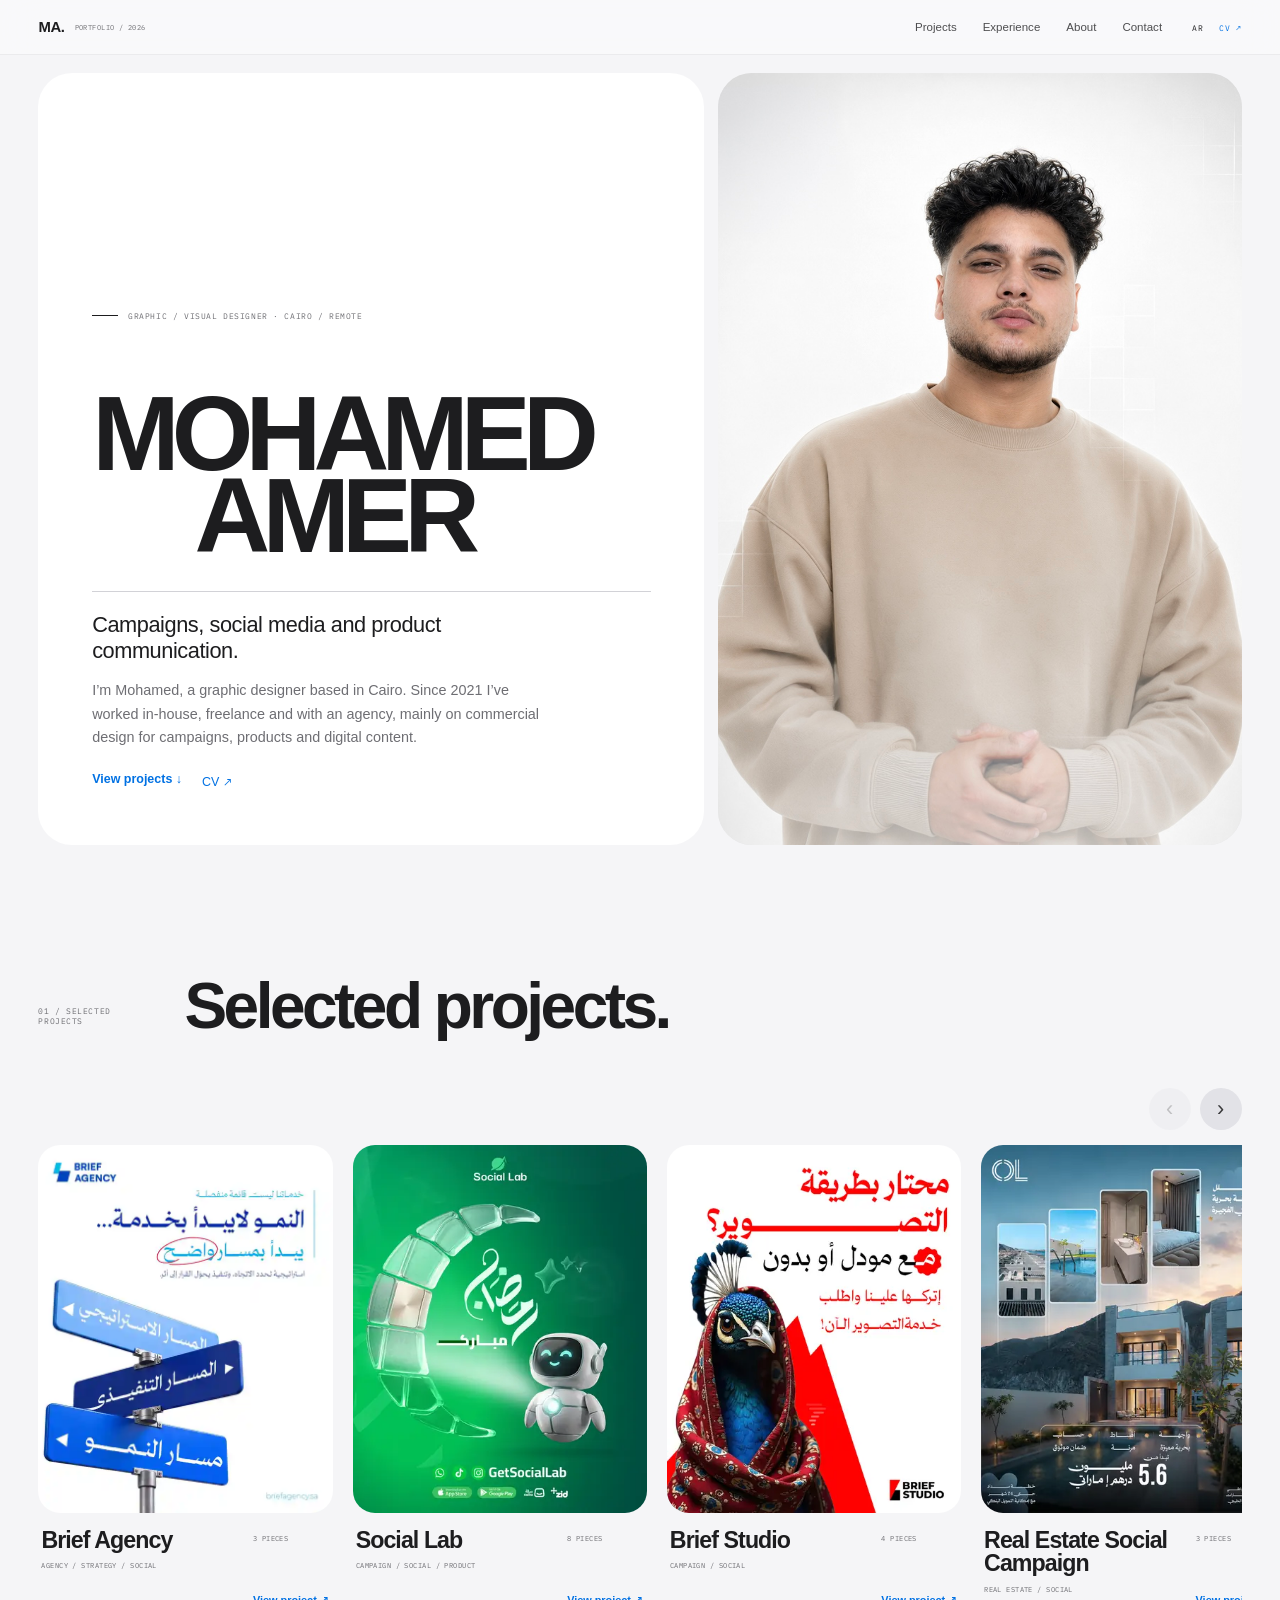
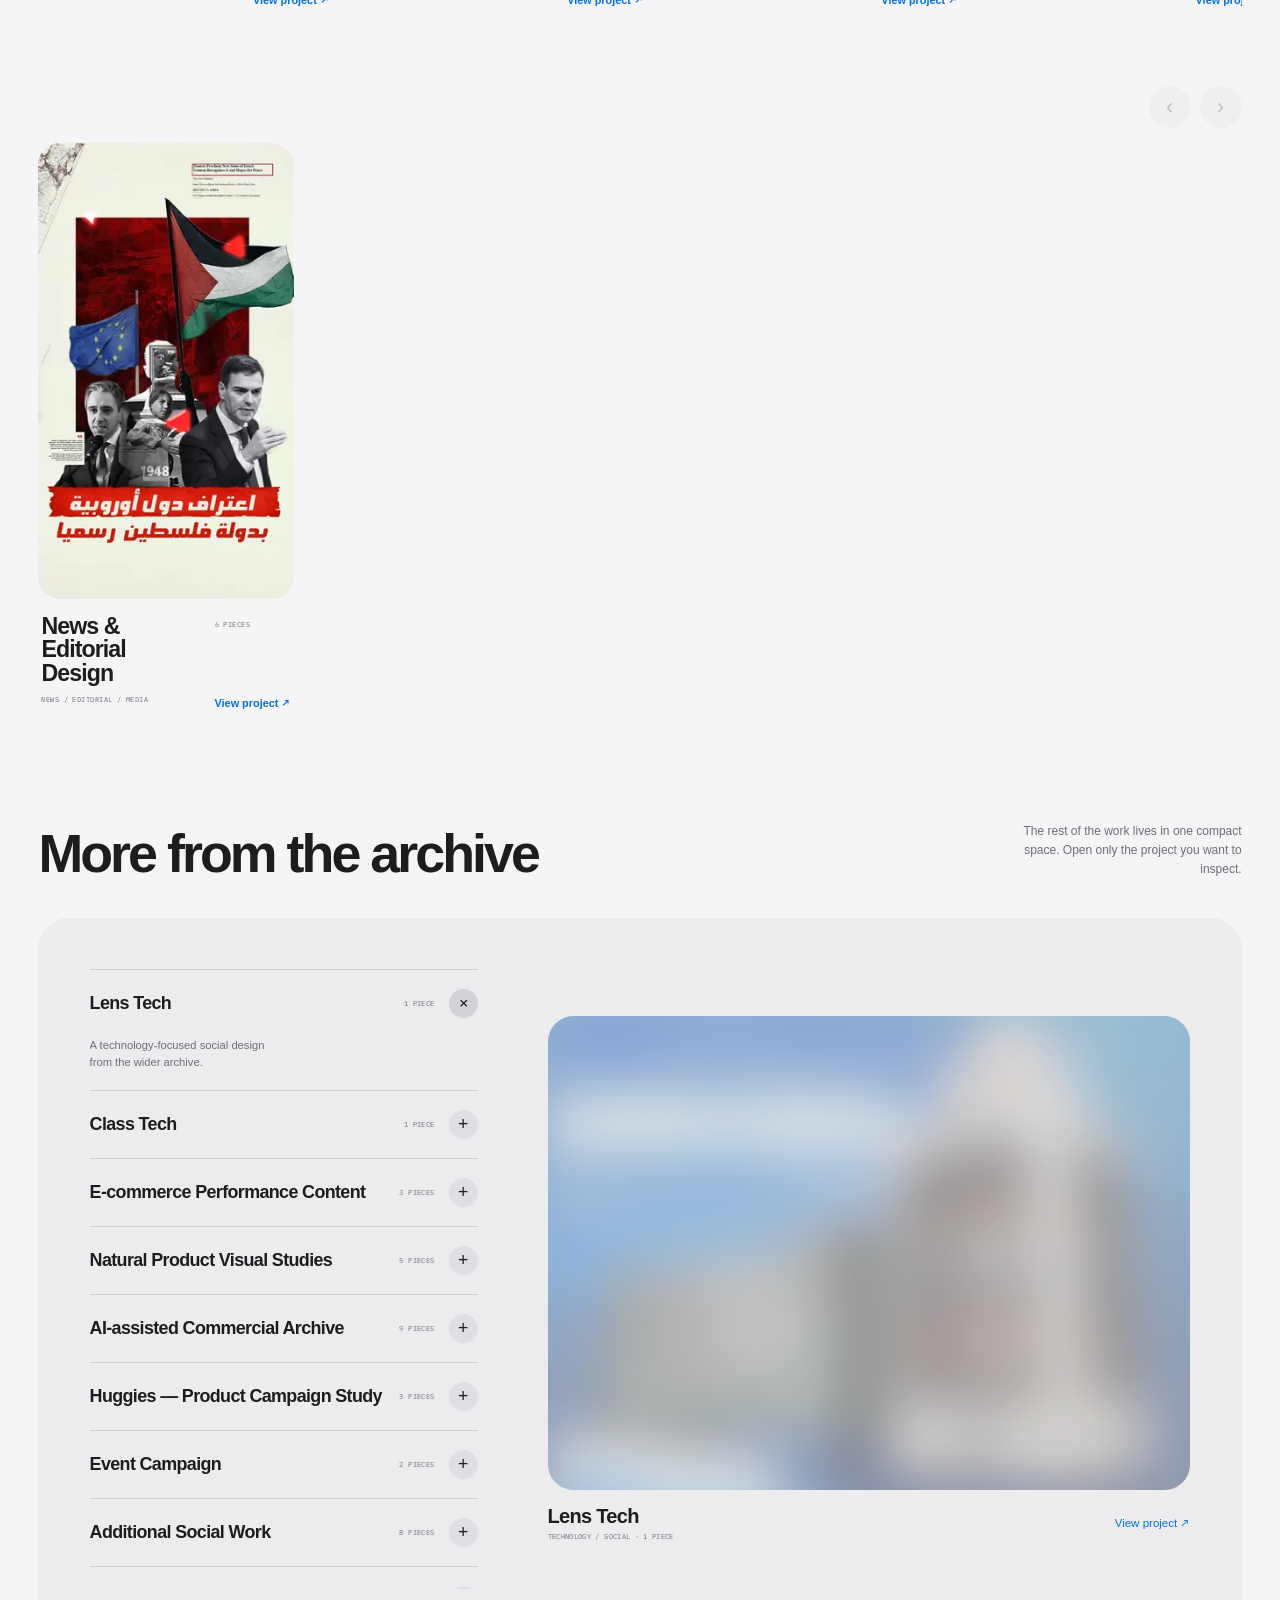
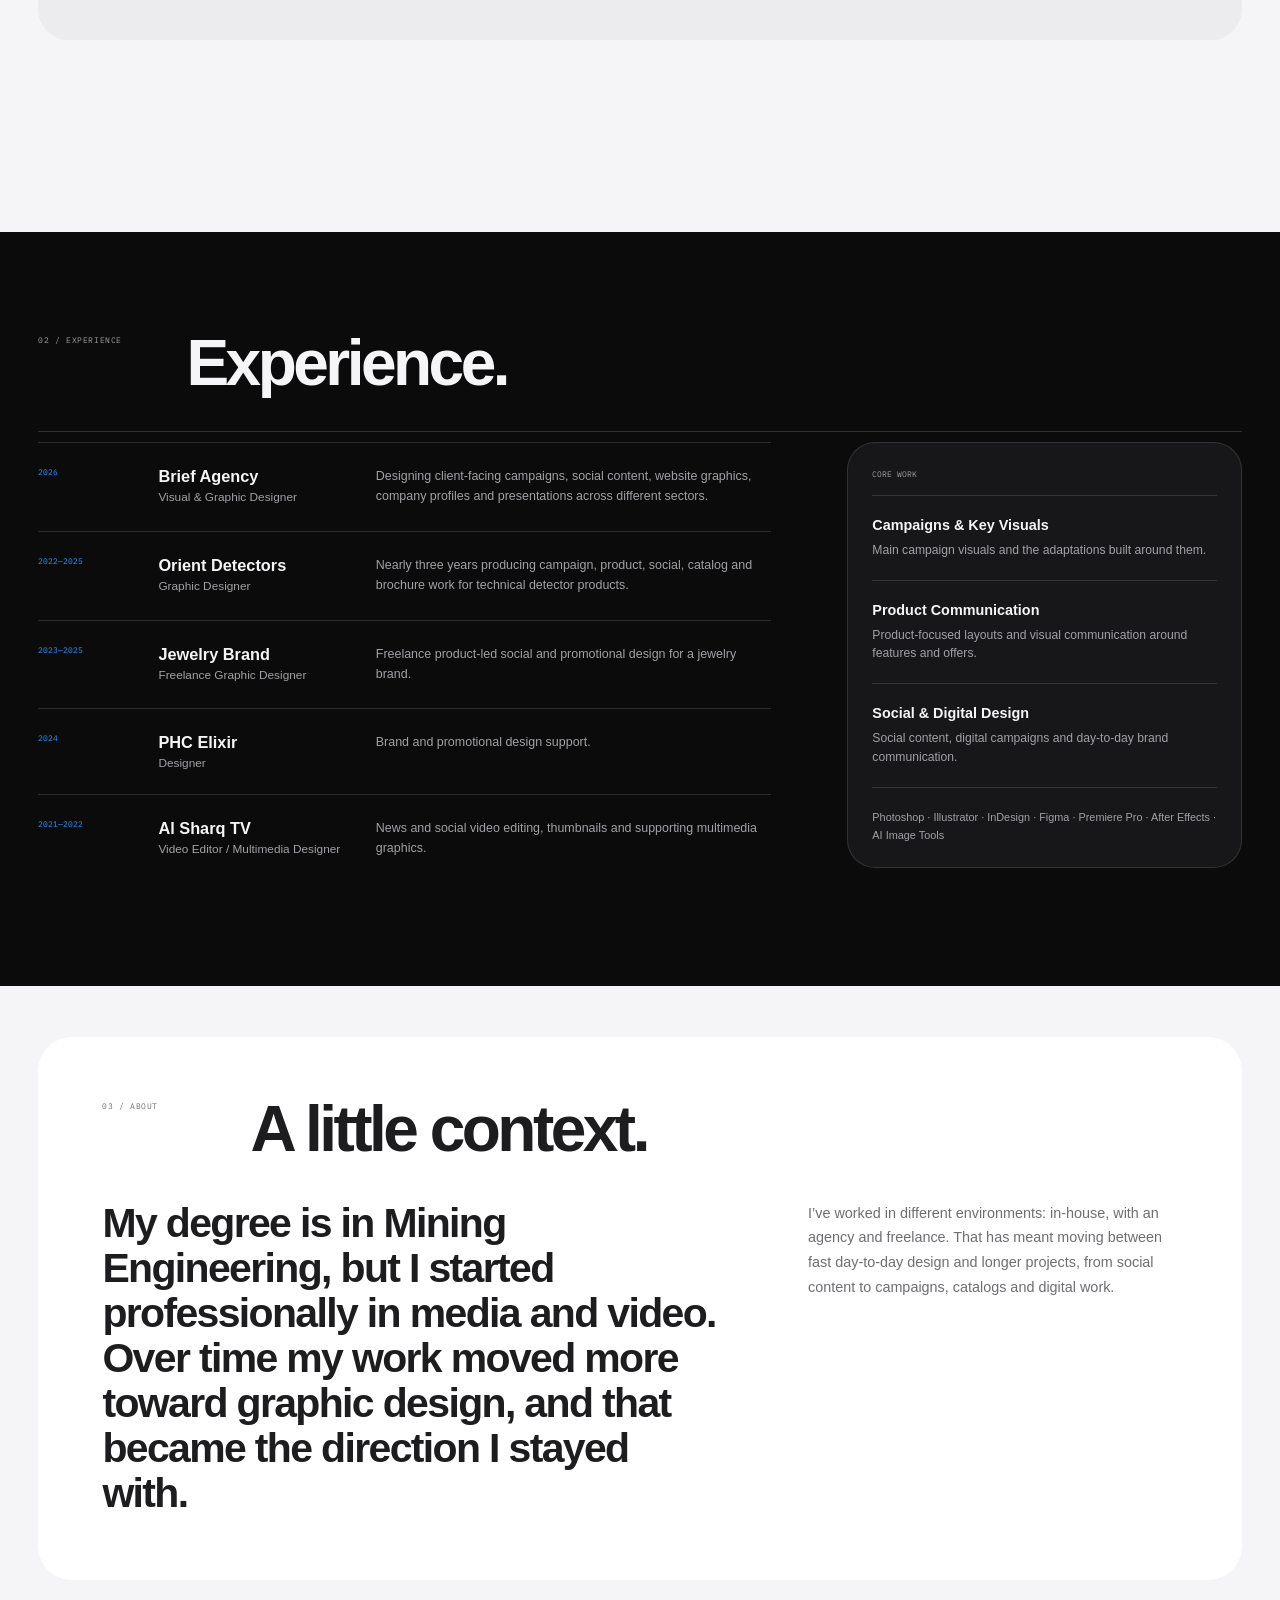
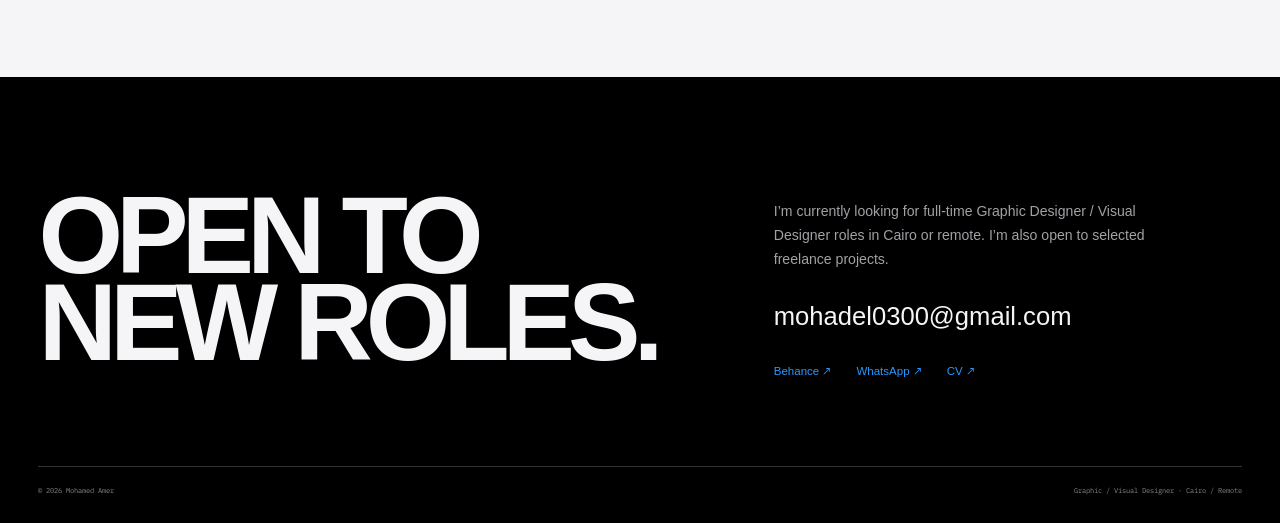
==== commit 8b1e5f6d: "Load responsive archive directly with cache busting" ====
--- a/index.html
+++ b/index.html
@@ -16,6 +16,7 @@
 <link href="recruiter-mobile-rtl.css?v=20260819-0445" rel="stylesheet"/>
 <link href="recruiter-desktop-v1.css?v=20260819-0518" rel="stylesheet"/>
 <link href="recruiter-desktop-v2.css?v=20260819-0520" rel="stylesheet"/>
+<link data-archive-accordion="true" href="recruiter-archive-accordion.css?v=20260819-0548" rel="stylesheet"/>
 </head>
 <body>
 <nav class="nav"><div class="shell nav-inner"><a class="brand" href="#top">MA.<small data-ar="بورتفوليو / 2026" data-en="PORTFOLIO / 2026">PORTFOLIO / 2026</small></a><div class="nav-links"><a data-ar="المشاريع" data-en="Projects" href="#projects">Projects</a><a data-ar="الخبرة" data-en="Experience" href="#experience">Experience</a><a data-ar="عني" data-en="About" href="#about">About</a><a data-ar="تواصل" data-en="Contact" href="#contact">Contact</a></div><div class="nav-actions"><button aria-label="التبديل إلى العربية" class="nav-btn" id="langToggle" type="button">AR</button><a class="cv-btn" data-ar="CV ↗" data-en="CV ↗" href="My cv English .pdf" rel="noopener" target="_blank">CV ↗</a></div></div></nav>
@@ -30,7 +31,8 @@
 </main>
 <figure aria-hidden="true" class="lightbox" id="lightbox"><button aria-label="Close image" class="lightbox-close" id="lightboxClose" type="button">×</button><img alt="" decoding="async" id="lightboxImage" src=""/><figcaption class="lightbox-cap" id="lightboxCaption"></figcaption></figure>
 <script src="redesign-v2.js?v=20260819-0445"></script>
-<script src="brand-project-groups.js?v=20260819-0445"></script>
-<script src="recruiter-desktop-v2.js?v=20260819-0520"></script>
+<script src="brand-project-groups.js?v=20260819-0548"></script>
+<script data-archive-accordion="true" src="recruiter-archive-accordion.js?v=20260819-0548"></script>
+<script src="recruiter-desktop-v2.js?v=20260819-0548"></script>
 </body>
 </html>
--- a/recruiter-desktop-v2.css
+++ b/recruiter-desktop-v2.css
@@ -1,216 +1,81 @@
 /* Apple-inspired desktop organization. Mobile remains owned by the existing mobile styles. */
 
 @media (min-width: 981px) {
-  /* Selected work = the lineup: equal visual weight, easy side-by-side comparison. */
-  .projects .section-head {
-    margin-bottom: clamp(38px, 4vw, 62px);
-  }
-  .projects .section-intro { display: none; }
-  .projects .recruiter-featured {
-    display: grid !important;
-    grid-template-columns: repeat(3, minmax(0, 1fr)) !important;
-    gap: clamp(62px, 6vw, 94px) clamp(18px, 1.7vw, 28px) !important;
-    align-items: start;
-  }
-  .projects .recruiter-featured > .impact-project,
-  .projects .recruiter-featured > .impact-project:nth-child(n) {
-    grid-column: auto !important;
-    width: auto !important;
-    justify-self: stretch !important;
-    min-width: 0;
-  }
-  .projects .recruiter-featured .impact-visual,
-  .projects .recruiter-featured > .impact-project:nth-child(n) .impact-visual {
-    width: 100%;
-    height: auto !important;
-    aspect-ratio: auto !important;
-    border-radius: clamp(22px, 1.8vw, 30px) !important;
-    overflow: hidden;
-    background: transparent !important;
-    box-shadow: none !important;
-  }
-  .projects .recruiter-featured .impact-visual img {
-    display: block;
-    width: 100% !important;
-    height: auto !important;
-    object-fit: contain !important;
-    transform: none !important;
-  }
-  .projects .recruiter-featured .impact-info,
-  .projects .recruiter-featured > .impact-project:nth-child(n) .impact-info {
-    display: grid !important;
-    grid-template-columns: minmax(0, 1fr) auto !important;
-    grid-template-areas:
-      "title count"
-      "title open" !important;
-    gap: 4px 14px !important;
-    align-items: start !important;
-    padding: 18px 5px 0 !important;
-  }
-  .projects .recruiter-featured .impact-no { display: none !important; }
-  .projects .recruiter-featured .impact-info > div { grid-area: title !important; min-width: 0; }
-  .projects .recruiter-featured .impact-count {
-    grid-area: count !important;
-    padding: 5px 0 0 !important;
-    font-size: .45rem;
-  }
-  .projects .recruiter-featured .impact-open {
-    grid-area: open !important;
-    justify-self: end;
-    align-self: end;
-    padding: 5px 0 0 !important;
-    font-size: .68rem;
-  }
-  .projects .recruiter-featured .impact-info h3,
-  .projects .recruiter-featured > .impact-project:nth-child(n) .impact-info h3 {
-    margin: 0;
-    font-size: clamp(1.45rem, 1.85vw, 2.25rem) !important;
-    line-height: 1.02 !important;
-    letter-spacing: -.04em;
-  }
-  .projects .recruiter-featured .impact-type {
-    margin-top: 8px;
-    font-size: .46rem;
-    line-height: 1.45;
-  }
+  .projects .section-head{margin-bottom:clamp(38px,4vw,62px)}
+  .projects .section-intro{display:none}
 
-  /* More work = horizontal discovery rails, not stacked grids. */
-  .recruiter-browse {
-    margin-top: clamp(100px, 10vw, 150px) !important;
-  }
-  .recruiter-browse-head {
-    display: flex;
-    align-items: baseline;
-    justify-content: space-between;
-    border-top: 0 !important;
-    padding: 0 0 clamp(44px, 4.5vw, 68px) !important;
-  }
-  .recruiter-browse-head h3 {
-    font-size: clamp(3rem, 4.4vw, 5.6rem) !important;
-    line-height: .95;
-    letter-spacing: -.055em;
-  }
-  .recruiter-browse-head p { display: none; }
-  .work-categories {
-    display: grid;
-    gap: clamp(74px, 7vw, 112px) !important;
-  }
-  .work-category-head {
-    display: grid !important;
-    grid-template-columns: minmax(0, 1fr) auto auto;
-    align-items: center !important;
-    gap: 14px;
-    border-bottom: 0 !important;
-    margin-bottom: 22px !important;
-    padding: 0 2px !important;
-  }
-  .work-category-head h4 {
-    font-size: clamp(1.8rem, 2.35vw, 2.8rem) !important;
-    letter-spacing: -.045em;
-  }
-  .work-category-head > span {
-    font-size: .44rem;
-  }
-  .category-nav {
-    display: flex;
-    gap: 9px;
-    margin-left: 8px;
-  }
-  [dir="rtl"] .category-nav { margin-left: 0; margin-right: 8px; }
-  .category-nav button {
-    width: 42px;
-    height: 42px;
-    border: 0;
-    border-radius: 50%;
-    background: #e2e2e7;
-    color: #3a3a3c;
-    display: grid;
-    place-items: center;
-    font-size: 1.35rem;
-    line-height: 1;
-    cursor: pointer;
-    transition: background .18s ease, opacity .18s ease, transform .18s ease;
-  }
-  .category-nav button:hover { background: #d5d5da; }
-  .category-nav button:active { transform: scale(.94); }
-  .category-nav button:disabled { opacity: .3; cursor: default; transform: none; }
+  /* Shared rail language */
+  .shape-rail-wrap{position:relative;min-width:0;margin-bottom:clamp(38px,4vw,60px)}
+  .shape-rail-head{display:flex;justify-content:flex-end;align-items:center;min-height:44px;margin-bottom:14px}
+  .shape-nav{display:flex;gap:9px}
+  .shape-nav button,.category-nav button{width:42px;height:42px;border:0;border-radius:50%;background:#e2e2e7;color:#3a3a3c;display:grid;place-items:center;font-size:1.35rem;line-height:1;cursor:pointer;transition:background .18s ease,opacity .18s ease,transform .18s ease}
+  .shape-nav button:hover,.category-nav button:hover{background:#d5d5da}
+  .shape-nav button:active,.category-nav button:active{transform:scale(.94)}
+  .shape-nav button:disabled,.category-nav button:disabled{opacity:.28;cursor:default;transform:none}
+  .shape-rail{display:flex;align-items:flex-start;gap:clamp(18px,1.55vw,24px);overflow-x:auto;overflow-y:hidden;scroll-snap-type:x mandatory;scroll-behavior:smooth;scrollbar-width:none;overscroll-behavior-inline:contain;padding:0 0 8px;margin:0;scroll-padding-inline:0}
+  .shape-rail::-webkit-scrollbar{display:none}
 
-  .work-category-grid {
-    display: flex !important;
-    grid-template-columns: none !important;
-    gap: clamp(16px, 1.55vw, 24px) !important;
-    overflow-x: auto;
-    overflow-y: visible;
-    scroll-snap-type: x proximity;
-    scroll-behavior: smooth;
-    scrollbar-width: none;
-    overscroll-behavior-inline: contain;
-    padding: 0 2px 6px;
-  }
-  .work-category-grid::-webkit-scrollbar { display: none; }
-  .category-project {
-    flex: 0 0 clamp(300px, 28vw, 430px) !important;
-    scroll-snap-align: start;
-    display: block !important;
-    min-width: 0;
-    background: transparent !important;
-    border-radius: 0 !important;
-    box-shadow: none !important;
-    overflow: visible !important;
-  }
-  .category-project-visual {
-    width: 100%;
-    height: auto !important;
-    aspect-ratio: auto !important;
-    border: 0 !important;
-    border-radius: clamp(22px, 1.8vw, 30px);
-    overflow: hidden;
-    background: transparent !important;
-  }
-  .category-project-visual img {
-    width: 100% !important;
-    height: auto !important;
-    max-height: none !important;
-    display: block;
-    object-fit: contain !important;
-    transform: none !important;
-  }
-  .category-project-copy {
-    padding: 17px 4px 0 !important;
-    display: grid;
-    grid-template-columns: minmax(0, 1fr) auto;
-    gap: 12px;
-    align-items: start;
-  }
-  .category-project-copy h4 {
-    font-size: clamp(1.2rem, 1.45vw, 1.65rem) !important;
-    margin-bottom: 7px !important;
-  }
-  .category-project-copy p { font-size: .44rem !important; }
-  .category-project-copy button {
-    width: auto !important;
-    height: auto !important;
-    border-radius: 0 !important;
-    background: transparent !important;
-    padding: 4px 2px !important;
-    font-size: .9rem !important;
-  }
+  /* Selected work: cards with matching artwork ratios share a single horizontal line. */
+  .projects .recruiter-featured{display:block!important}
+  .projects .recruiter-featured>.impact-project{display:none}
+  .selected-shape-rail .impact-project{display:block!important;scroll-snap-align:start;min-width:0;flex:0 0 auto}
+  .selected-shape-rail[data-shape="square"] .impact-project{width:clamp(300px,29.2vw,430px)}
+  .selected-shape-rail[data-shape="portrait"] .impact-project{width:clamp(255px,23vw,350px)}
+  .selected-shape-rail[data-shape="tall"] .impact-project{width:clamp(225px,20vw,310px)}
+  .selected-shape-rail[data-shape="landscape"] .impact-project{width:clamp(350px,34vw,510px)}
 
-  /* Keep the actual case-study view calm and contained. */
-  .project-view .project-view-inner {
-    width: min(1380px, calc(100% - max(48px, 5vw)));
-  }
+  .selected-shape-rail .impact-visual{position:relative!important;width:100%!important;height:auto!important;min-height:0!important;aspect-ratio:auto!important;border-radius:clamp(22px,1.7vw,30px)!important;overflow:hidden!important;background:transparent!important;box-shadow:none!important;display:block!important;cursor:pointer}
+  .selected-shape-rail .impact-visual::before,.selected-shape-rail .impact-visual::after{display:none!important}
+  .selected-shape-rail .impact-visual img{display:block!important;width:100%!important;height:auto!important;max-width:100%!important;max-height:none!important;object-fit:contain!important;object-position:center!important;transform:none!important}
+  .selected-shape-rail .impact-info{display:grid!important;grid-template-columns:minmax(0,1fr) auto!important;grid-template-areas:"title count" "title open"!important;gap:4px 14px!important;align-items:start!important;padding:16px 3px 0!important;min-height:96px}
+  .selected-shape-rail .impact-no{display:none!important}
+  .selected-shape-rail .impact-info>div{grid-area:title!important;min-width:0}
+  .selected-shape-rail .impact-count{grid-area:count!important;padding:5px 0 0!important;font-size:.45rem}
+  .selected-shape-rail .impact-open{grid-area:open!important;justify-self:end;align-self:end;padding:5px 0 0!important;font-size:.68rem}
+  .selected-shape-rail .impact-info h3{margin:0;font-size:clamp(1.45rem,1.75vw,2.15rem)!important;line-height:1.02!important;letter-spacing:-.04em}
+  .selected-shape-rail .impact-type{margin-top:8px;font-size:.46rem;line-height:1.45}
+
+  /* More work: each field can contain several ratio-specific rails, never mixed heights in one row. */
+  .recruiter-browse{margin-top:clamp(96px,9vw,142px)!important}
+  .recruiter-browse-head{display:flex;align-items:baseline;justify-content:space-between;border-top:0!important;padding:0 0 clamp(42px,4.2vw,64px)!important}
+  .recruiter-browse-head h3{font-size:clamp(3rem,4.4vw,5.6rem)!important;line-height:.95;letter-spacing:-.055em}
+  .recruiter-browse-head p{display:none}
+  .work-categories{display:grid;gap:clamp(66px,6vw,96px)!important}
+  .work-category{overflow:visible}
+  .work-category-head{display:grid!important;grid-template-columns:minmax(0,1fr) auto;align-items:center!important;gap:14px;border-bottom:0!important;margin-bottom:18px!important;padding:0 2px!important}
+  .work-category-head h4{font-size:clamp(1.8rem,2.35vw,2.8rem)!important;letter-spacing:-.045em}
+  .work-category-head>span{font-size:.44rem}
+  .work-category>.work-category-grid{display:none!important}
+  .category-shape-groups{display:grid;gap:clamp(34px,3.5vw,54px)}
+  .category-shape-groups .shape-rail-wrap{margin-bottom:0}
+  .category-shape-groups .shape-rail-head{margin-bottom:10px;min-height:42px}
+  .category-shape-groups .shape-rail{gap:clamp(16px,1.45vw,22px)}
+
+  .category-shape-rail .category-project{display:block!important;flex:0 0 auto!important;scroll-snap-align:start;min-width:0;background:transparent!important;border-radius:0!important;box-shadow:none!important;overflow:visible!important}
+  .category-shape-rail[data-shape="square"] .category-project{width:clamp(285px,24vw,365px)}
+  .category-shape-rail[data-shape="portrait"] .category-project{width:clamp(245px,20.5vw,315px)}
+  .category-shape-rail[data-shape="tall"] .category-project{width:clamp(220px,18vw,280px)}
+  .category-shape-rail[data-shape="landscape"] .category-project{width:clamp(340px,30vw,455px)}
+
+  .category-shape-rail .category-project-visual{position:relative!important;width:100%!important;height:auto!important;min-height:0!important;aspect-ratio:auto!important;border:0!important;border-radius:clamp(22px,1.7vw,30px)!important;overflow:hidden!important;background:transparent!important;display:block!important;cursor:pointer}
+  .category-shape-rail .category-project-visual::before,.category-shape-rail .category-project-visual::after{display:none!important}
+  .category-shape-rail .category-project-visual img{display:block!important;width:100%!important;height:auto!important;max-width:100%!important;max-height:none!important;object-fit:contain!important;object-position:center!important;transform:none!important}
+  .category-shape-rail .category-project-copy{min-height:88px;padding:14px 3px 0!important;display:grid!important;grid-template-columns:minmax(0,1fr) auto!important;gap:12px;align-items:start!important}
+  .category-shape-rail .category-project-copy h4{font-size:clamp(1.1rem,1.32vw,1.48rem)!important;margin-bottom:7px!important;line-height:1.04!important}
+  .category-shape-rail .category-project-copy p{font-size:.44rem!important}
+  .category-shape-rail .category-project-copy button{width:auto!important;height:auto!important;border-radius:0!important;background:transparent!important;padding:4px 2px!important;font-size:.9rem!important}
+
+  [dir="rtl"] .shape-rail{direction:rtl}
+  [dir="rtl"] .shape-nav{direction:ltr}
+
+  .project-view .project-view-inner{width:min(1380px,calc(100% - max(48px,5vw)))}
 }
 
-/* Compact desktop/laptop: two-column lineup until there is room for three. */
-@media (min-width: 981px) and (max-width: 1179px) {
-  .projects .recruiter-featured {
-    grid-template-columns: repeat(2, minmax(0, 1fr)) !important;
-  }
-  .category-project { flex-basis: clamp(300px, 38vw, 390px) !important; }
+@media (min-width:981px) and (max-width:1179px){
+  .selected-shape-rail[data-shape="square"] .impact-project{width:clamp(300px,42vw,390px)}
+  .selected-shape-rail[data-shape="portrait"] .impact-project{width:clamp(250px,34vw,320px)}
+  .selected-shape-rail[data-shape="tall"] .impact-project{width:clamp(220px,30vw,280px)}
+  .selected-shape-rail[data-shape="landscape"] .impact-project{width:clamp(350px,50vw,460px)}
 }
 
-/* Rails are desktop behavior only. Existing mobile interaction remains unchanged. */
-@media (max-width: 980px) {
-  .category-nav { display: none !important; }
-}
+@media (max-width:980px){.shape-nav,.category-shape-groups{display:none!important}}
--- a/recruiter-archive-accordion.css
+++ b/recruiter-archive-accordion.css
@@ -0,0 +1,78 @@
+/* Compact Apple-inspired archive. Desktop = split preview, mobile = inline preview. */
+.archive-replaced-fields{display:none!important}
+.archive-mobile-preview{display:none}
+
+@media (min-width:981px){
+  .archive-accordion{margin-top:clamp(92px,8vw,138px)}
+  .archive-accordion-head{display:flex;justify-content:space-between;align-items:end;gap:24px;margin-bottom:clamp(28px,3vw,42px)}
+  .archive-accordion-head h3{margin:0;font-size:clamp(2.8rem,4.2vw,5.1rem);line-height:.96;letter-spacing:-.055em;font-weight:620}
+  .archive-accordion-head p{margin:0;max-width:38ch;color:var(--muted);font-size:.75rem;line-height:1.6;text-align:right}
+  [dir="rtl"] .archive-accordion-head p{text-align:left}
+
+  .archive-accordion-shell{background:#ececef;border-radius:clamp(28px,2.4vw,40px);padding:clamp(34px,4vw,62px);display:grid;grid-template-columns:minmax(280px,.38fr) minmax(0,.62fr);gap:clamp(42px,5vw,82px);align-items:center;min-height:clamp(520px,48vw,700px)}
+  .archive-accordion-list{align-self:center;max-height:620px;overflow:auto;padding-right:6px;scrollbar-width:none}
+  .archive-accordion-list::-webkit-scrollbar{display:none}
+  .archive-accordion-item{border-bottom:1px solid rgba(29,29,31,.14)}
+  .archive-accordion-item:first-child{border-top:1px solid rgba(29,29,31,.14)}
+  .archive-accordion-trigger{width:100%;border:0;background:none;padding:19px 0;display:grid;grid-template-columns:minmax(0,1fr) auto auto;gap:14px;align-items:center;text-align:left;cursor:pointer;color:var(--ink)}
+  [dir="rtl"] .archive-accordion-trigger{text-align:right;direction:rtl}
+  .archive-accordion-trigger strong{font-size:clamp(1.12rem,1.4vw,1.55rem);line-height:1.08;font-weight:590;letter-spacing:-.035em}
+  [dir="rtl"] .archive-accordion-trigger strong{letter-spacing:-.015em}
+  .archive-accordion-count{font-family:'IBM Plex Mono',monospace;text-transform:uppercase;letter-spacing:.055em;color:var(--muted);font-size:.45rem;white-space:nowrap}
+  [dir="rtl"] .archive-accordion-count{font-family:'IBM Plex Sans Arabic',sans-serif;text-transform:none;letter-spacing:0}
+  .archive-accordion-icon{width:29px;height:29px;border-radius:50%;display:grid;place-items:center;background:#dedee3;font-size:1.1rem;line-height:1;transition:transform .24s ease,background .2s ease}
+  .archive-accordion-item.is-active .archive-accordion-icon{transform:rotate(45deg);background:#d2d2d7}
+  .archive-accordion-detail{display:grid;grid-template-rows:0fr;transition:grid-template-rows .28s cubic-bezier(.2,.7,.2,1)}
+  .archive-accordion-item.is-active .archive-accordion-detail{grid-template-rows:1fr}
+  .archive-accordion-detail-inner{overflow:hidden}
+  .archive-accordion-detail p{margin:0;padding:0 44px 18px 0;color:var(--muted);font-size:.7rem;line-height:1.55;max-width:38ch;display:-webkit-box;-webkit-line-clamp:2;-webkit-box-orient:vertical;overflow:hidden}
+  [dir="rtl"] .archive-accordion-detail p{padding:0 0 18px 44px}
+
+  .archive-accordion-preview{min-width:0;display:grid;align-items:center;justify-items:center}
+  .archive-preview-stage{position:relative;width:100%;height:clamp(390px,37vw,560px);border-radius:clamp(24px,2vw,34px);overflow:hidden;display:grid;place-items:center;isolation:isolate;background:#dddde2;cursor:pointer}
+  .archive-preview-stage::before{content:"";position:absolute;inset:-6%;background-image:var(--archive-preview-bg);background-size:cover;background-position:center;filter:blur(24px) saturate(.88);transform:scale(1.08);opacity:.48;z-index:0}
+  .archive-preview-stage::after{content:"";position:absolute;inset:0;background:rgba(245,245,247,.08);z-index:1;pointer-events:none}
+  .archive-preview-stage img{position:relative;z-index:2;display:block;max-width:100%;max-height:100%;width:auto;height:auto;object-fit:contain;transform:none}
+  .archive-preview-meta{width:100%;display:flex;justify-content:space-between;align-items:center;gap:20px;padding-top:16px}
+  .archive-preview-meta div{min-width:0}
+  .archive-preview-meta h4{margin:0 0 5px;font-size:clamp(1.25rem,1.5vw,1.65rem);font-weight:590;letter-spacing:-.035em;line-height:1.05}
+  .archive-preview-meta p{margin:0;color:var(--muted);font-family:'IBM Plex Mono',monospace;text-transform:uppercase;letter-spacing:.05em;font-size:.44rem;line-height:1.45}
+  [dir="rtl"] .archive-preview-meta{text-align:right;direction:rtl}
+  [dir="rtl"] .archive-preview-meta p{font-family:'IBM Plex Sans Arabic',sans-serif;text-transform:none;letter-spacing:0}
+  .archive-preview-open{border:0;background:none;color:var(--blue);font-size:.72rem;white-space:nowrap;cursor:pointer;padding:8px 0}
+}
+
+@media (max-width:980px){
+  .archive-accordion{margin-top:54px;padding-bottom:12px}
+  .archive-accordion-head{margin-bottom:18px}
+  .archive-accordion-head h3{margin:0;font-size:clamp(2.2rem,10.5vw,3.5rem);line-height:.96;letter-spacing:-.055em;font-weight:620}
+  [dir="rtl"] .archive-accordion-head h3{letter-spacing:-.02em}
+  .archive-accordion-head p{margin:10px 0 0;max-width:34ch;color:var(--muted);font-size:.88rem;line-height:1.55}
+
+  .archive-accordion-shell{background:#ececef;border-radius:24px;padding:8px 18px 14px;display:block}
+  .archive-accordion-item{border-bottom:1px solid rgba(29,29,31,.13)}
+  .archive-accordion-item:first-child{border-top:0}
+  .archive-accordion-trigger{width:100%;border:0;background:none;padding:18px 0;display:grid;grid-template-columns:minmax(0,1fr) auto auto;gap:10px;align-items:center;text-align:left;color:var(--ink)}
+  [dir="rtl"] .archive-accordion-trigger{text-align:right;direction:rtl}
+  .archive-accordion-trigger strong{font-size:1.08rem;line-height:1.15;font-weight:600;letter-spacing:-.025em}
+  [dir="rtl"] .archive-accordion-trigger strong{letter-spacing:0}
+  .archive-accordion-count{font-family:'IBM Plex Mono',monospace;color:var(--muted);font-size:.55rem;letter-spacing:.04em;white-space:nowrap;text-transform:uppercase}
+  [dir="rtl"] .archive-accordion-count{font-family:'IBM Plex Sans Arabic',sans-serif;letter-spacing:0;text-transform:none}
+  .archive-accordion-icon{width:30px;height:30px;border-radius:50%;display:grid;place-items:center;background:#dedee3;font-size:1.1rem;transition:transform .22s ease,background .2s ease}
+  .archive-accordion-item.is-active .archive-accordion-icon{transform:rotate(45deg);background:#d2d2d7}
+
+  .archive-accordion-detail{display:grid;grid-template-rows:0fr;transition:grid-template-rows .28s cubic-bezier(.2,.7,.2,1)}
+  .archive-accordion-item.is-active .archive-accordion-detail{grid-template-rows:1fr}
+  .archive-accordion-detail-inner{overflow:hidden}
+  .archive-accordion-detail p{margin:0;padding:0 0 13px;color:var(--muted);font-size:.82rem;line-height:1.5;display:-webkit-box;-webkit-line-clamp:2;-webkit-box-orient:vertical;overflow:hidden}
+
+  .archive-accordion-preview{display:none}
+  .archive-mobile-preview{display:block;padding:0 0 18px}
+  .archive-mobile-image{display:block;width:100%;padding:0;border:0;background:#fff;border-radius:18px;overflow:hidden;text-align:inherit}
+  .archive-mobile-image img{display:block;width:100%;height:auto;max-height:none;object-fit:contain;transform:none}
+  .archive-mobile-meta{display:flex;align-items:center;justify-content:space-between;gap:14px;padding-top:10px}
+  .archive-mobile-meta span{min-width:0;color:var(--muted);font-family:'IBM Plex Mono',monospace;font-size:.53rem;line-height:1.4;text-transform:uppercase;letter-spacing:.035em}
+  [dir="rtl"] .archive-mobile-meta{direction:rtl;text-align:right}
+  [dir="rtl"] .archive-mobile-meta span{font-family:'IBM Plex Sans Arabic',sans-serif;text-transform:none;letter-spacing:0}
+  .archive-mobile-open{border:0;background:none;padding:7px 0;color:var(--blue);font-size:.72rem;white-space:nowrap}
+}
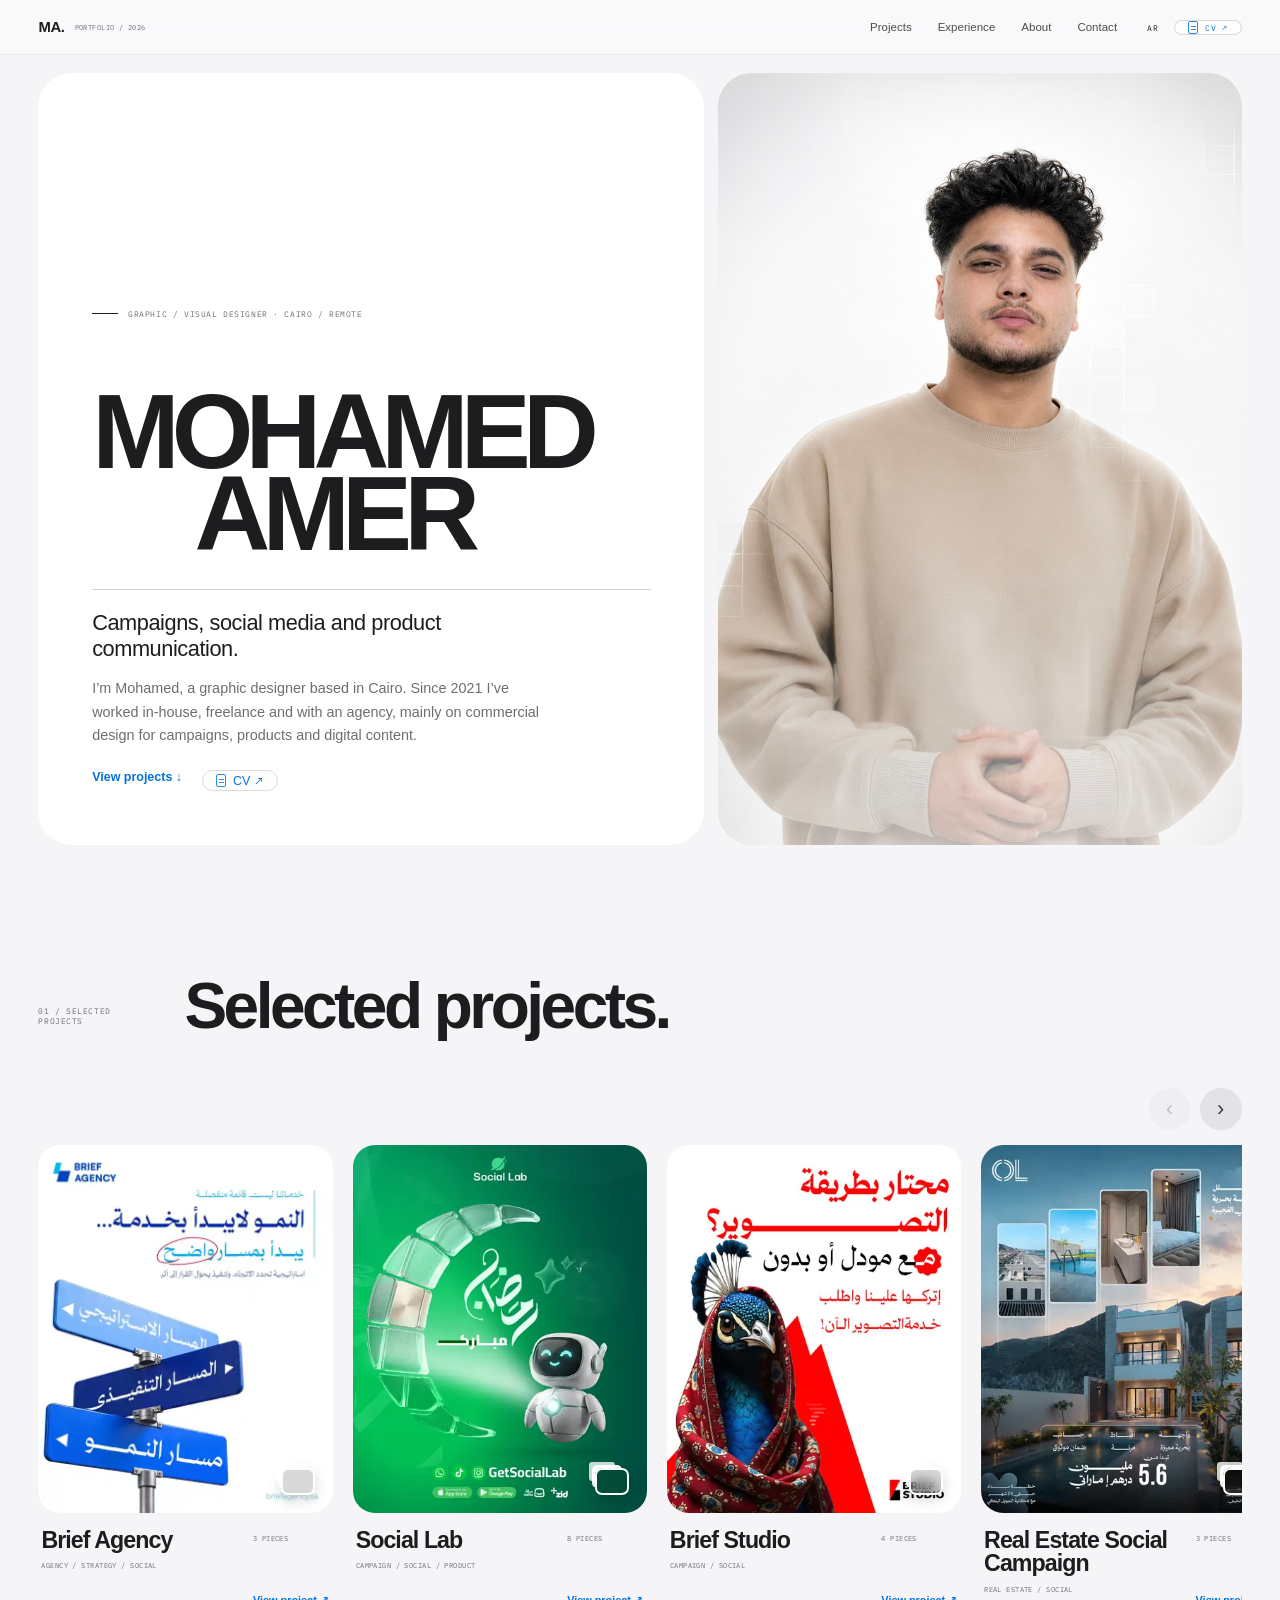
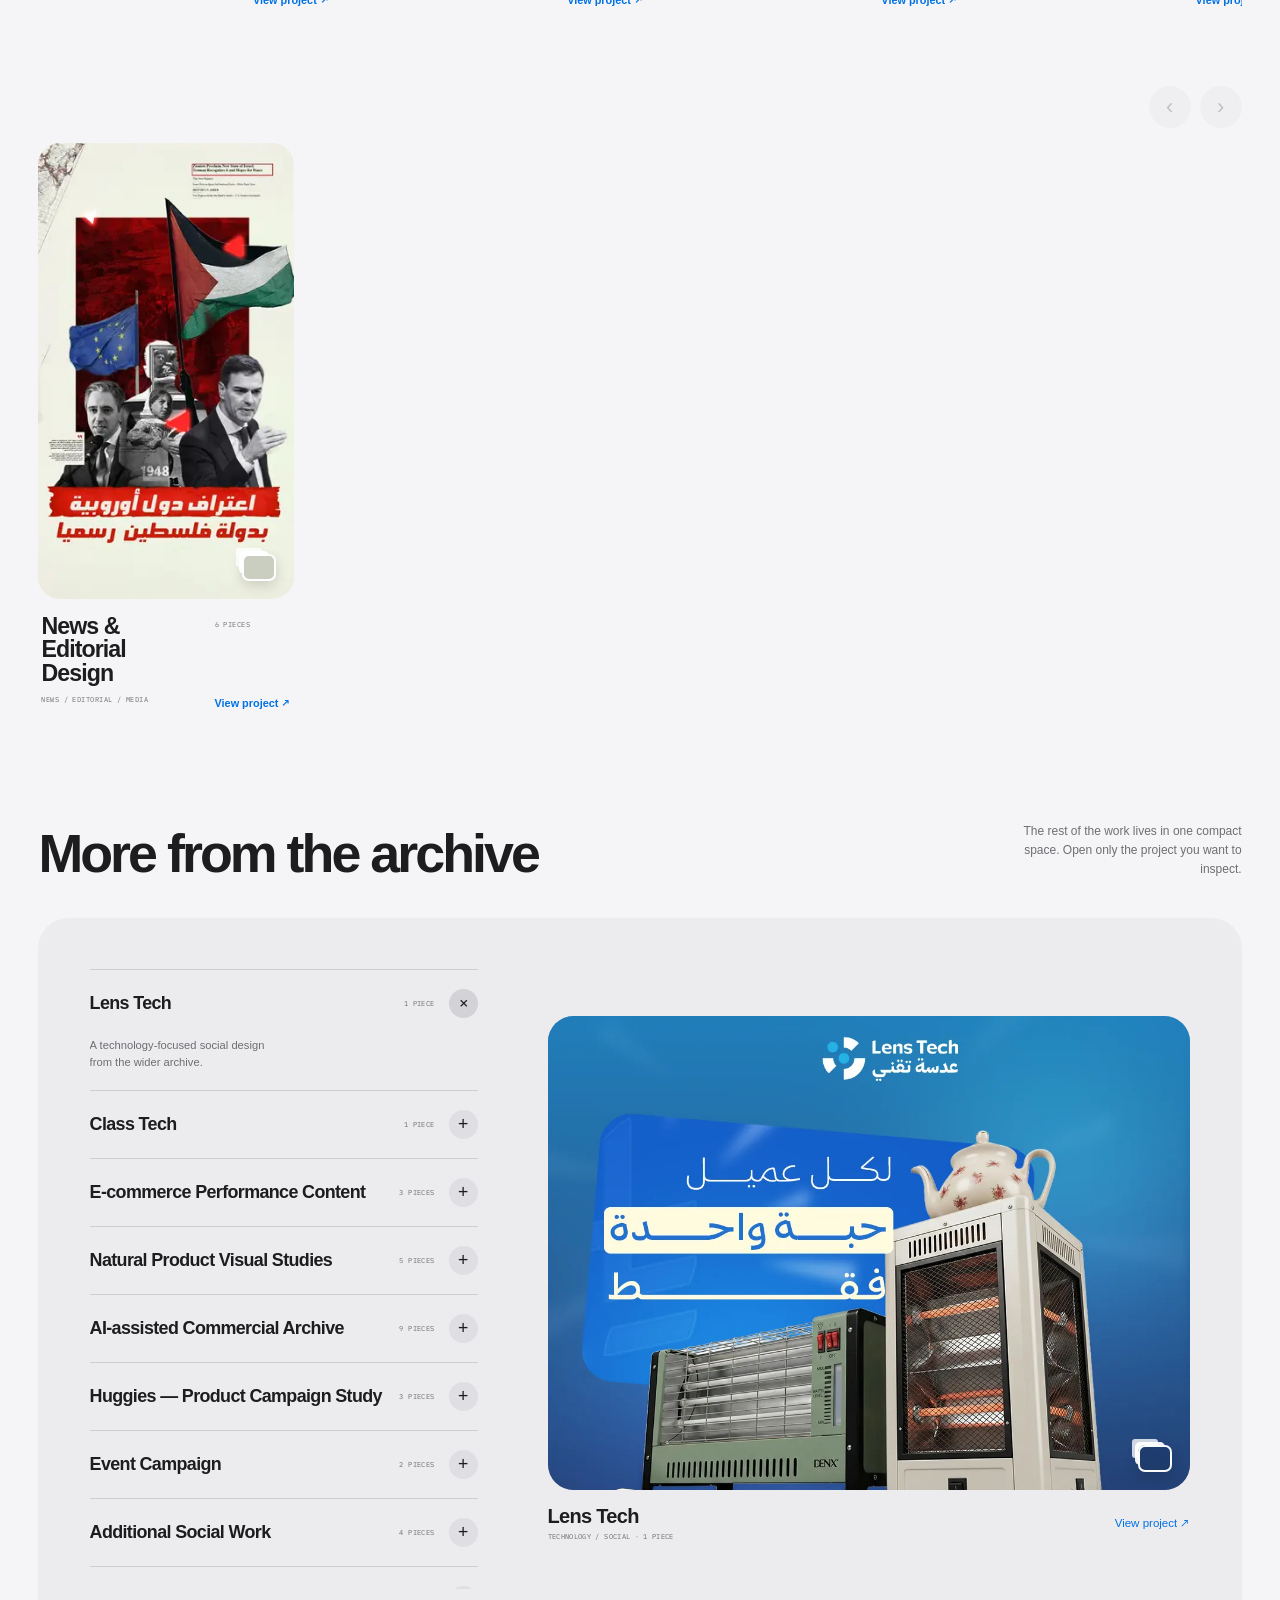
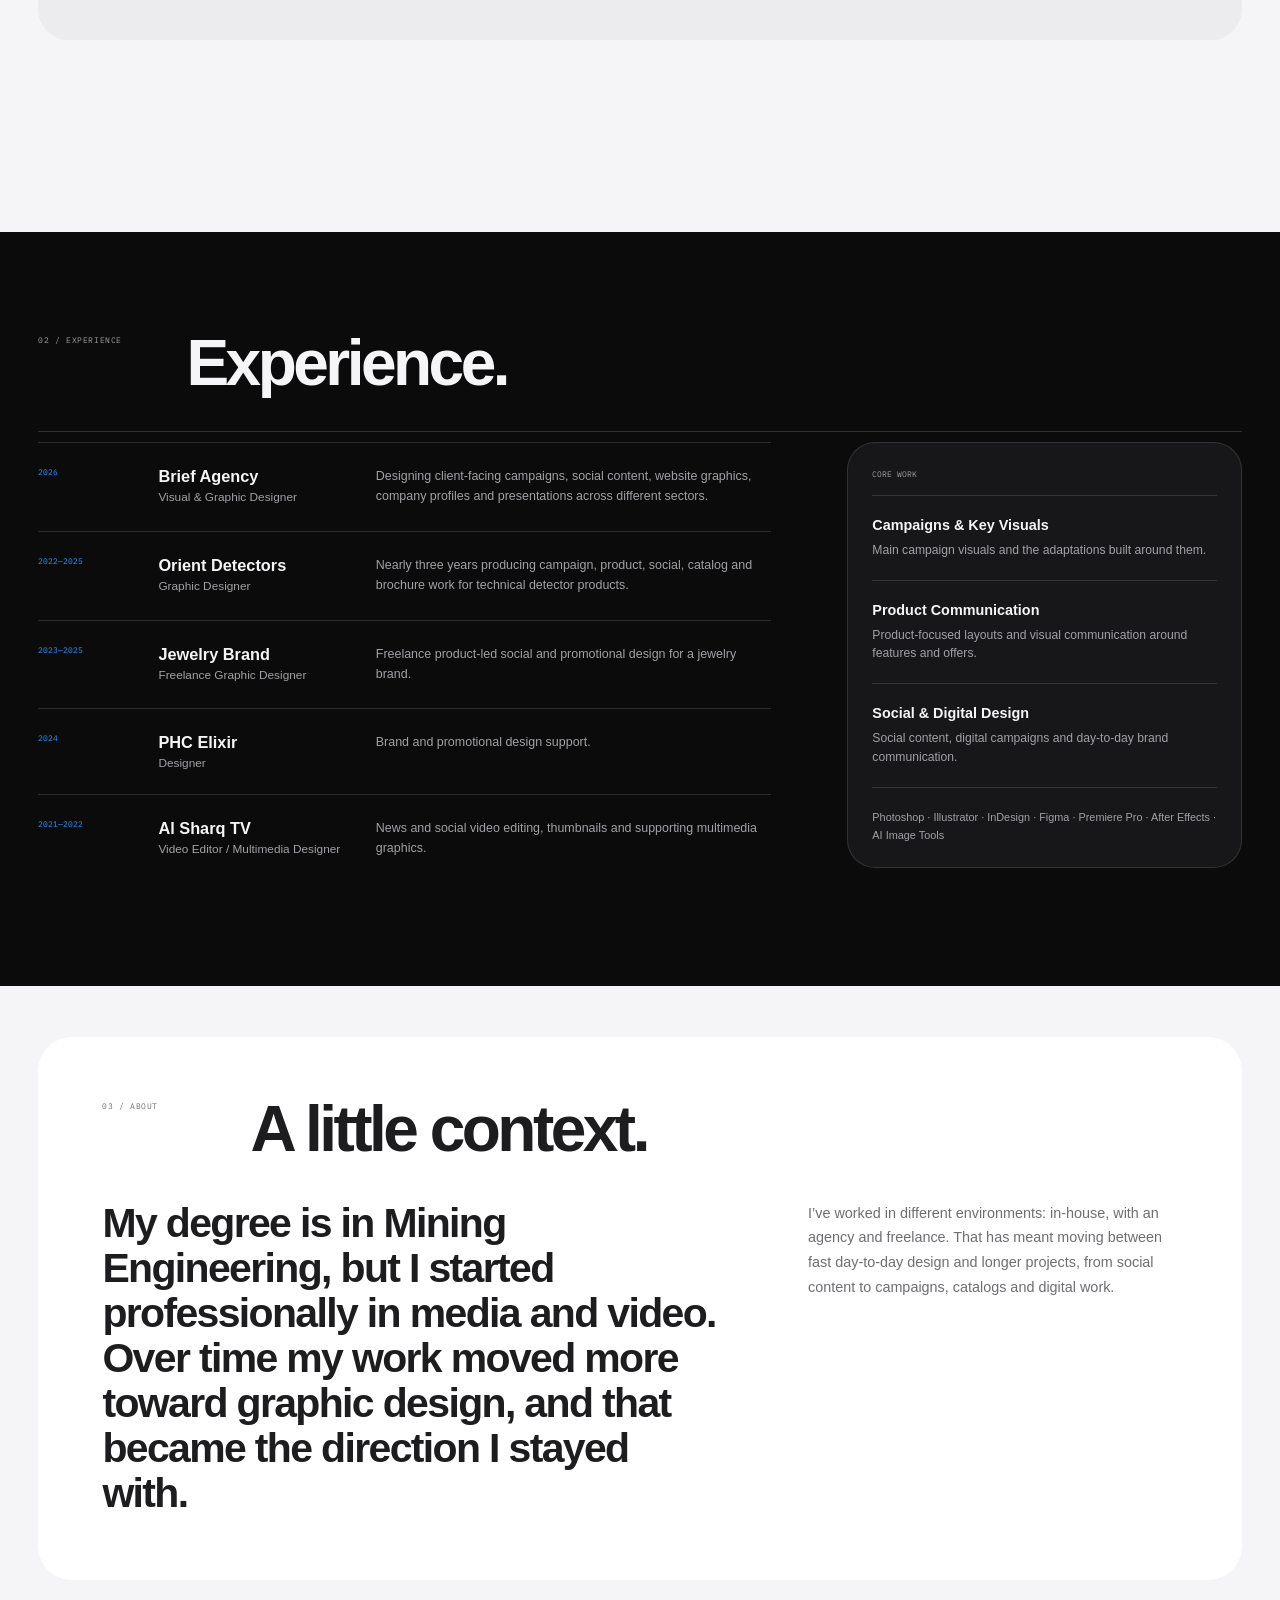
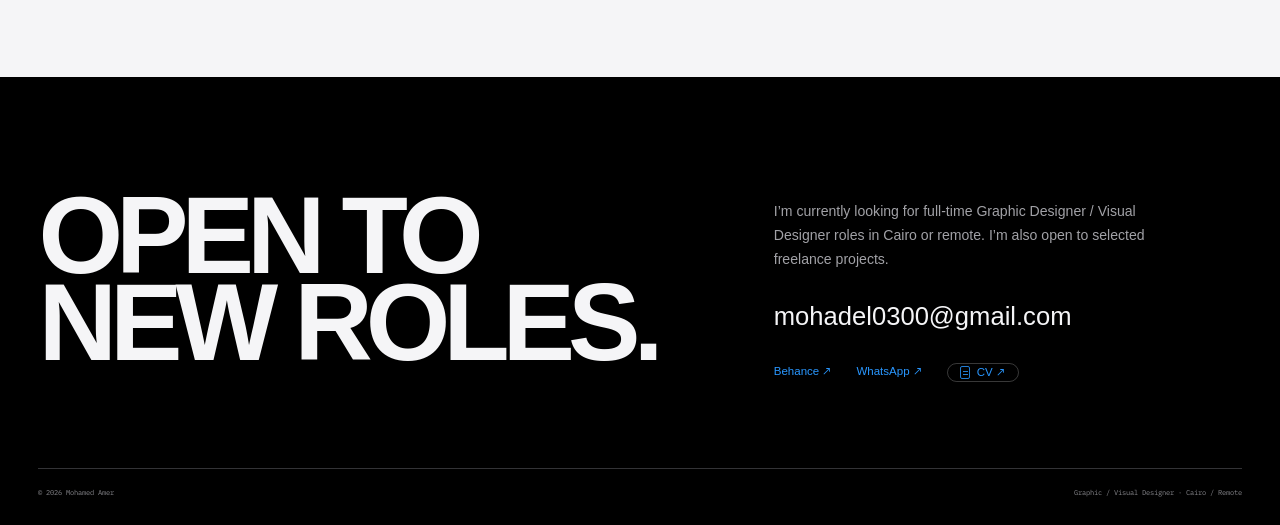
==== commit 34d3ef8b: "Refresh beauty curation and interactive cues" ====
--- a/index.html
+++ b/index.html
@@ -17,6 +17,7 @@
 <link href="recruiter-desktop-v1.css?v=20260819-0518" rel="stylesheet"/>
 <link href="recruiter-desktop-v2.css?v=20260819-0520" rel="stylesheet"/>
 <link data-archive-accordion="true" href="recruiter-archive-accordion.css?v=20260819-0548" rel="stylesheet"/>
+<link href="recruiter-affordance.css?v=20260819-0554" rel="stylesheet"/>
 </head>
 <body>
 <nav class="nav"><div class="shell nav-inner"><a class="brand" href="#top">MA.<small data-ar="بورتفوليو / 2026" data-en="PORTFOLIO / 2026">PORTFOLIO / 2026</small></a><div class="nav-links"><a data-ar="المشاريع" data-en="Projects" href="#projects">Projects</a><a data-ar="الخبرة" data-en="Experience" href="#experience">Experience</a><a data-ar="عني" data-en="About" href="#about">About</a><a data-ar="تواصل" data-en="Contact" href="#contact">Contact</a></div><div class="nav-actions"><button aria-label="التبديل إلى العربية" class="nav-btn" id="langToggle" type="button">AR</button><a class="cv-btn" data-ar="CV ↗" data-en="CV ↗" href="My cv English .pdf" rel="noopener" target="_blank">CV ↗</a></div></div></nav>
@@ -33,6 +34,6 @@
 <script src="redesign-v2.js?v=20260819-0445"></script>
 <script src="brand-project-groups.js?v=20260819-0548"></script>
 <script data-archive-accordion="true" src="recruiter-archive-accordion.js?v=20260819-0548"></script>
-<script src="recruiter-desktop-v2.js?v=20260819-0548"></script>
+<script src="recruiter-desktop-v2.js?v=20260819-0554"></script>
 </body>
-</html>
+</html>
--- a/recruiter-archive-accordion.css
+++ b/recruiter-archive-accordion.css
@@ -1,3 +1,5 @@
+@import url('recruiter-affordance.css?v=20260819-0550');
+
 /* Compact Apple-inspired archive. Desktop = split preview, mobile = inline preview. */
 .archive-replaced-fields{display:none!important}
 .archive-mobile-preview{display:none}
@@ -31,7 +33,6 @@
   .archive-accordion-preview{min-width:0;display:grid;align-items:center;justify-items:center}
   .archive-preview-stage{position:relative;width:100%;height:clamp(390px,37vw,560px);border-radius:clamp(24px,2vw,34px);overflow:hidden;display:grid;place-items:center;isolation:isolate;background:#dddde2;cursor:pointer}
   .archive-preview-stage::before{content:"";position:absolute;inset:-6%;background-image:var(--archive-preview-bg);background-size:cover;background-position:center;filter:blur(24px) saturate(.88);transform:scale(1.08);opacity:.48;z-index:0}
-  .archive-preview-stage::after{content:"";position:absolute;inset:0;background:rgba(245,245,247,.08);z-index:1;pointer-events:none}
   .archive-preview-stage img{position:relative;z-index:2;display:block;max-width:100%;max-height:100%;width:auto;height:auto;object-fit:contain;transform:none}
   .archive-preview-meta{width:100%;display:flex;justify-content:space-between;align-items:center;gap:20px;padding-top:16px}
   .archive-preview-meta div{min-width:0}
@@ -68,7 +69,8 @@
 
   .archive-accordion-preview{display:none}
   .archive-mobile-preview{display:block;padding:0 0 18px}
-  .archive-mobile-image{display:block;width:100%;padding:0;border:0;background:#fff;border-radius:18px;overflow:hidden;text-align:inherit}
+  .archive-mobile-image{display:block;position:relative;width:100%;padding:0;border:0;background:#fff;border-radius:18px;overflow:hidden;text-align:inherit;cursor:pointer}
+  .archive-mobile-image::after{content:"";position:absolute;right:14px;bottom:14px;width:27px;height:21px;border:2px solid rgba(255,255,255,.98);border-radius:6px;background:rgba(20,20,22,.16);box-shadow:-4px -4px 0 -2px rgba(255,255,255,.95),-8px -8px 0 -4px rgba(255,255,255,.8),0 3px 11px rgba(0,0,0,.16);pointer-events:none}
   .archive-mobile-image img{display:block;width:100%;height:auto;max-height:none;object-fit:contain;transform:none}
   .archive-mobile-meta{display:flex;align-items:center;justify-content:space-between;gap:14px;padding-top:10px}
   .archive-mobile-meta span{min-width:0;color:var(--muted);font-family:'IBM Plex Mono',monospace;font-size:.53rem;line-height:1.4;text-transform:uppercase;letter-spacing:.035em}
--- a/recruiter-affordance.css
+++ b/recruiter-affordance.css
@@ -0,0 +1,170 @@
+/* Visual affordances: communicate "openable / contains more" without explanatory copy. */
+
+.impact-visual,
+.category-project-visual,
+.archive-preview-stage,
+.archive-accordion-trigger{
+  -webkit-tap-highlight-color:transparent;
+}
+
+.impact-visual,
+.category-project-visual,
+.archive-preview-stage{
+  position:relative;
+  cursor:pointer;
+}
+
+/* A tiny stack of frames = more work lives inside. Higher-specificity selectors
+   intentionally override the desktop rail rule that previously hid pseudos. */
+.impact-visual::after,
+.selected-shape-rail .impact-visual::after,
+.category-project-visual::after,
+.category-shape-rail .category-project-visual::after,
+.archive-preview-stage::after{
+  content:"" !important;
+  display:block !important;
+  position:absolute !important;
+  z-index:8 !important;
+  right:18px !important;
+  bottom:18px !important;
+  width:30px !important;
+  height:23px !important;
+  border:2px solid rgba(255,255,255,.98) !important;
+  border-radius:7px !important;
+  background:rgba(20,20,22,.16) !important;
+  box-shadow:
+    -5px -5px 0 -2px rgba(255,255,255,.94),
+    -10px -10px 0 -4px rgba(255,255,255,.78),
+    0 4px 14px rgba(0,0,0,.16) !important;
+  backdrop-filter:blur(7px) saturate(1.1);
+  -webkit-backdrop-filter:blur(7px) saturate(1.1);
+  pointer-events:none;
+  transform:translateZ(0);
+  transition:transform .2s ease,box-shadow .2s ease,background .2s ease;
+}
+
+/* Never signal interaction by scaling the artwork itself. */
+.impact-visual img,
+.category-project-visual img,
+.archive-preview-stage img{
+  transform:none !important;
+}
+
+.impact-open,
+.category-project-copy button,
+.archive-preview-open{
+  transition:transform .18s ease,opacity .18s ease,background .18s ease;
+}
+
+@media (hover:hover){
+  .impact-project:hover .impact-visual::after,
+  .category-project:hover .category-project-visual::after,
+  .archive-preview-stage:hover::after{
+    transform:translate(3px,3px);
+    background:rgba(20,20,22,.26) !important;
+    box-shadow:
+      -7px -7px 0 -2px rgba(255,255,255,.96),
+      -14px -14px 0 -4px rgba(255,255,255,.82),
+      0 7px 20px rgba(0,0,0,.18) !important;
+  }
+  .impact-project:hover .impact-open,
+  .category-project:hover .category-project-copy button,
+  .archive-preview-open:hover{transform:translateX(3px)}
+  [dir="rtl"] .impact-project:hover .impact-open,
+  [dir="rtl"] .category-project:hover .category-project-copy button,
+  [dir="rtl"] .archive-preview-open:hover{transform:translateX(-3px)}
+}
+
+.impact-visual:active::after,
+.category-project-visual:active::after,
+.archive-preview-stage:active::after{transform:scale(.92)}
+
+/* Archive accordion already has + / × semantics. Make the entire row feel active. */
+.archive-accordion-trigger{cursor:pointer;transition:background .18s ease,padding .18s ease}
+.archive-accordion-icon{transition:transform .22s ease,background .18s ease,box-shadow .18s ease !important}
+@media (hover:hover){
+  .archive-accordion-trigger:hover{background:rgba(255,255,255,.38)}
+  .archive-accordion-trigger:hover .archive-accordion-icon{box-shadow:0 0 0 5px rgba(0,113,227,.08)}
+}
+
+/* CV = document action, not ordinary nav. */
+.cv-btn,
+.hero-action[href$=".pdf"],
+.contact-links a[href$=".pdf"]{
+  position:relative;
+  display:inline-flex;
+  align-items:center;
+  gap:7px;
+  transition:background .18s ease,border-color .18s ease,transform .18s ease,box-shadow .18s ease !important;
+}
+.cv-btn{
+  border:1px solid rgba(29,29,31,.16) !important;
+  border-radius:999px !important;
+  padding-inline:13px !important;
+  background:rgba(255,255,255,.62) !important;
+  box-shadow:0 1px 0 rgba(255,255,255,.8) inset;
+}
+.cv-btn::before,
+.hero-action[href$=".pdf"]::before,
+.contact-links a[href$=".pdf"]::before{
+  content:"";
+  flex:0 0 auto;
+  width:10px;
+  height:13px;
+  border:1.4px solid currentColor;
+  border-radius:2px;
+  box-sizing:border-box;
+  opacity:.82;
+  background:linear-gradient(currentColor,currentColor) 2px 4px/5px 1px no-repeat,
+             linear-gradient(currentColor,currentColor) 2px 7px/5px 1px no-repeat;
+}
+.hero-action[href$=".pdf"]{
+  border:1px solid rgba(29,29,31,.15);
+  border-radius:999px;
+  padding-inline:13px;
+}
+.contact-links a[href$=".pdf"]{
+  border:1px solid rgba(255,255,255,.22);
+  border-radius:999px;
+  padding-inline:12px;
+}
+@media (hover:hover){
+  .cv-btn:hover,
+  .hero-action[href$=".pdf"]:hover{
+    background:#fff !important;
+    border-color:rgba(0,113,227,.3) !important;
+    box-shadow:0 5px 16px rgba(0,0,0,.07) !important;
+    transform:translateY(-1px);
+  }
+  .contact-links a[href$=".pdf"]:hover{transform:translateY(-1px);border-color:rgba(255,255,255,.42)}
+}
+.cv-btn:active,
+.hero-action[href$=".pdf"]:active,
+.contact-links a[href$=".pdf"]:active{transform:scale(.96)}
+
+/* Mobile: cues cannot depend on hover. */
+@media (max-width:980px){
+  .impact-visual::after,
+  .selected-shape-rail .impact-visual::after,
+  .category-project-visual::after,
+  .category-shape-rail .category-project-visual::after,
+  .archive-preview-stage::after{
+    right:14px !important;
+    bottom:14px !important;
+    width:27px !important;
+    height:21px !important;
+    border-radius:6px !important;
+    box-shadow:
+      -4px -4px 0 -2px rgba(255,255,255,.95),
+      -8px -8px 0 -4px rgba(255,255,255,.8),
+      0 3px 11px rgba(0,0,0,.16) !important;
+  }
+  .cv-btn{min-height:38px !important;padding-inline:11px !important}
+  .cv-btn::before,
+  .hero-action[href$=".pdf"]::before,
+  .contact-links a[href$=".pdf"]::before{width:9px;height:12px}
+}
+
+@media (prefers-reduced-motion:reduce){
+  .impact-visual::after,.category-project-visual::after,.archive-preview-stage::after,.cv-btn,.hero-action[href$=".pdf"],.contact-links a[href$=".pdf"],.impact-open,.category-project-copy button,.archive-preview-open{transition:none!important}
+}
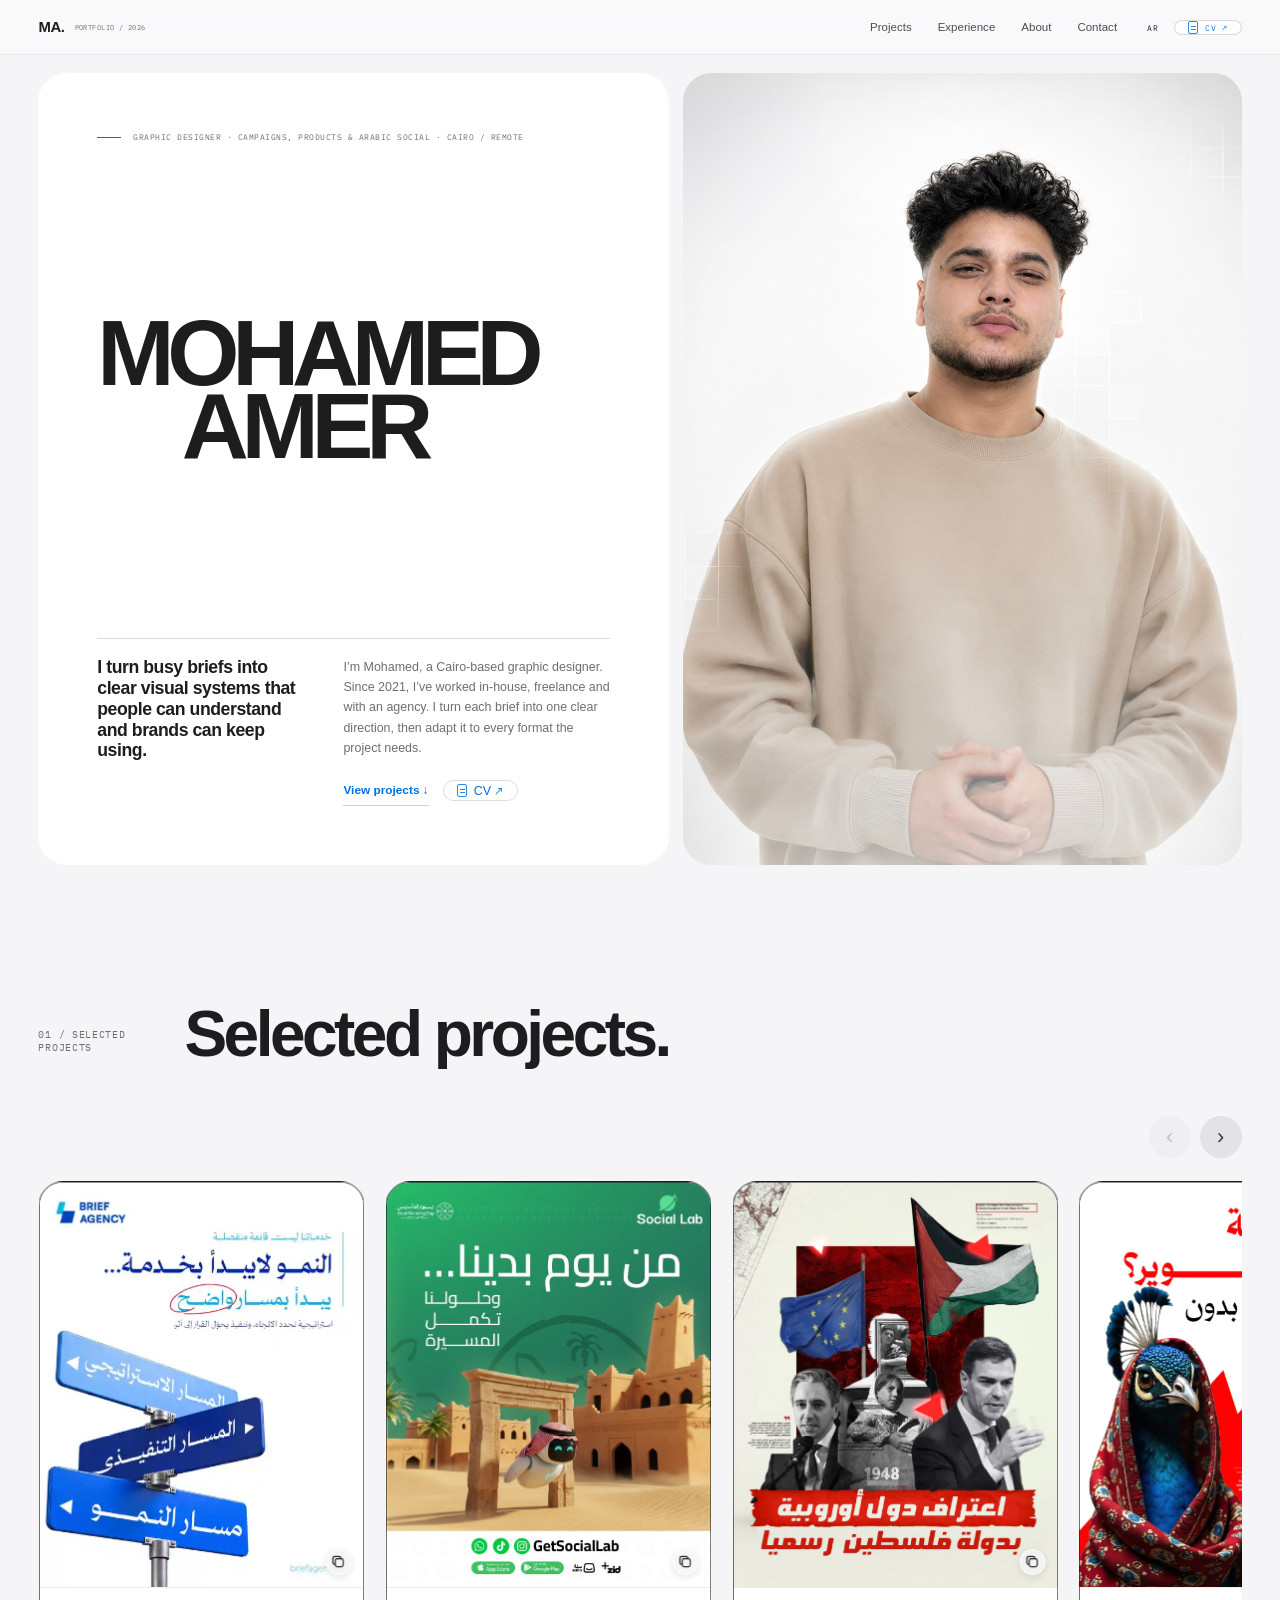
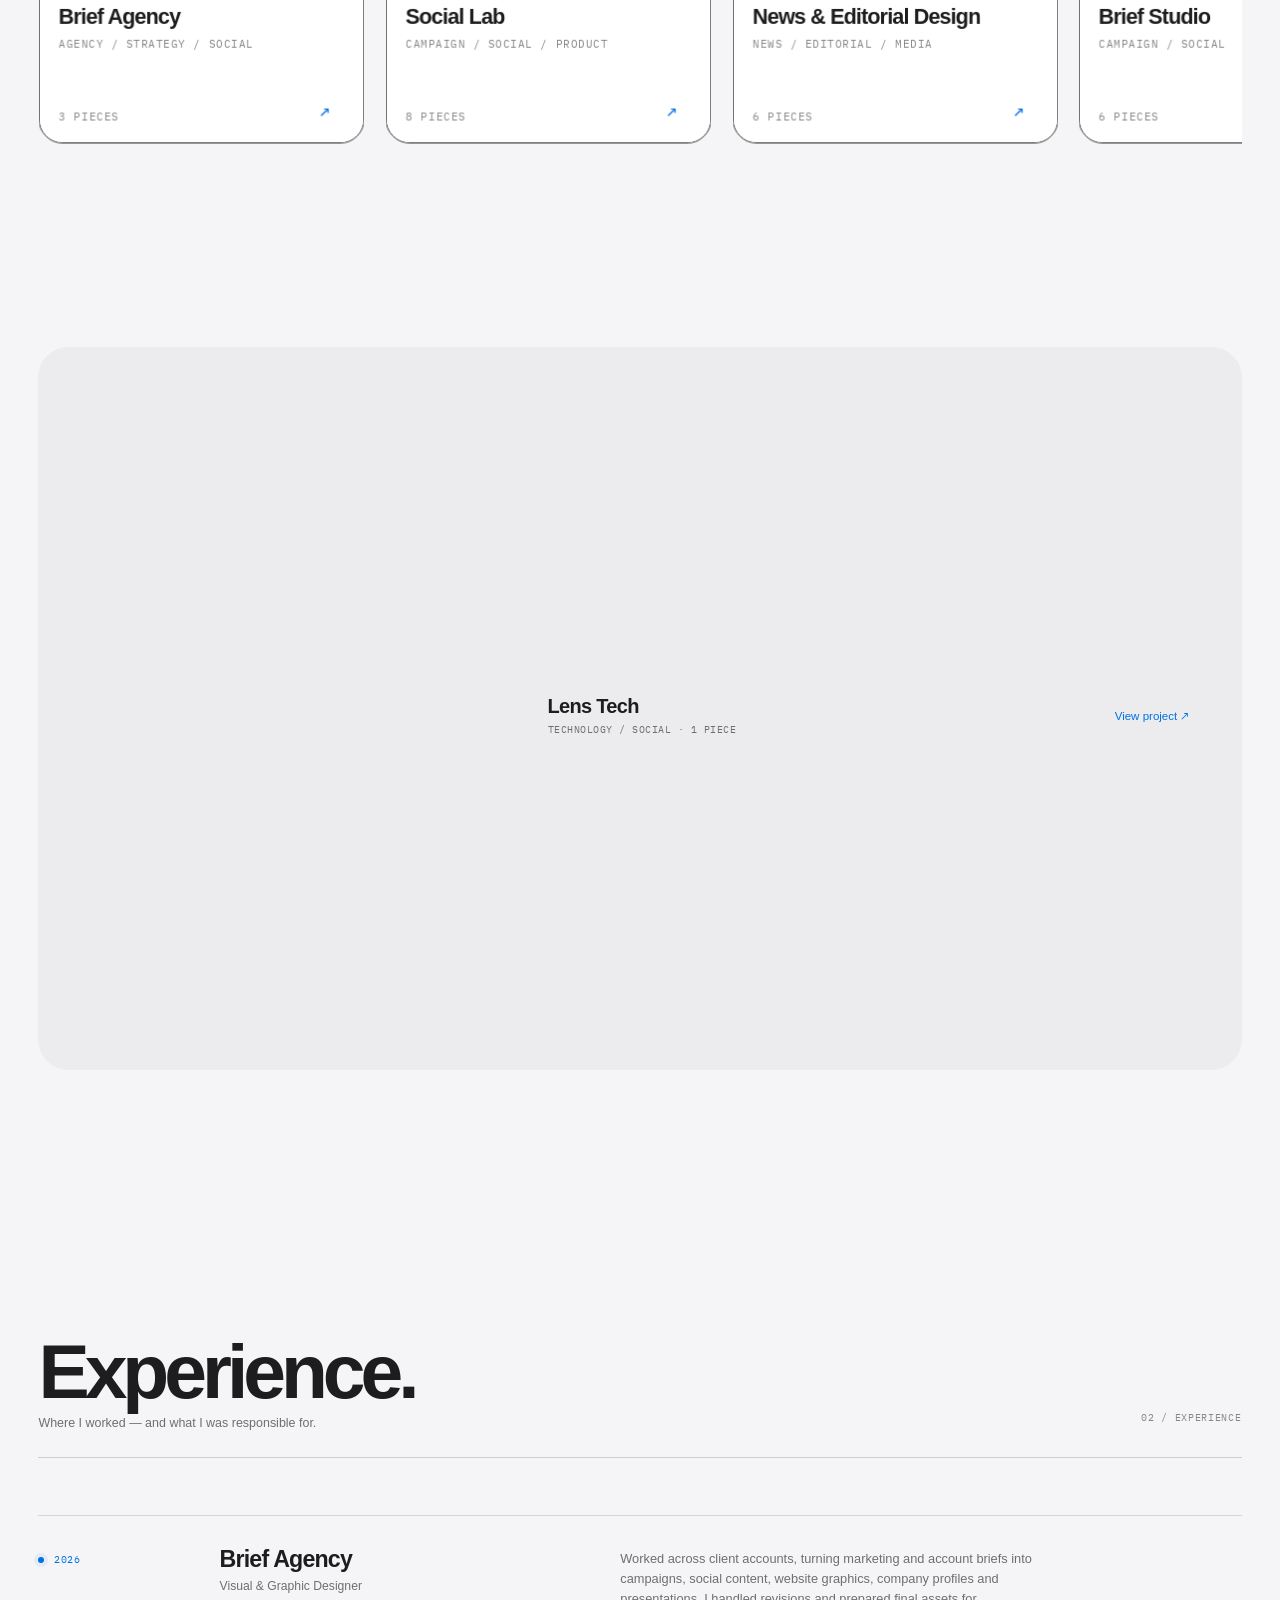
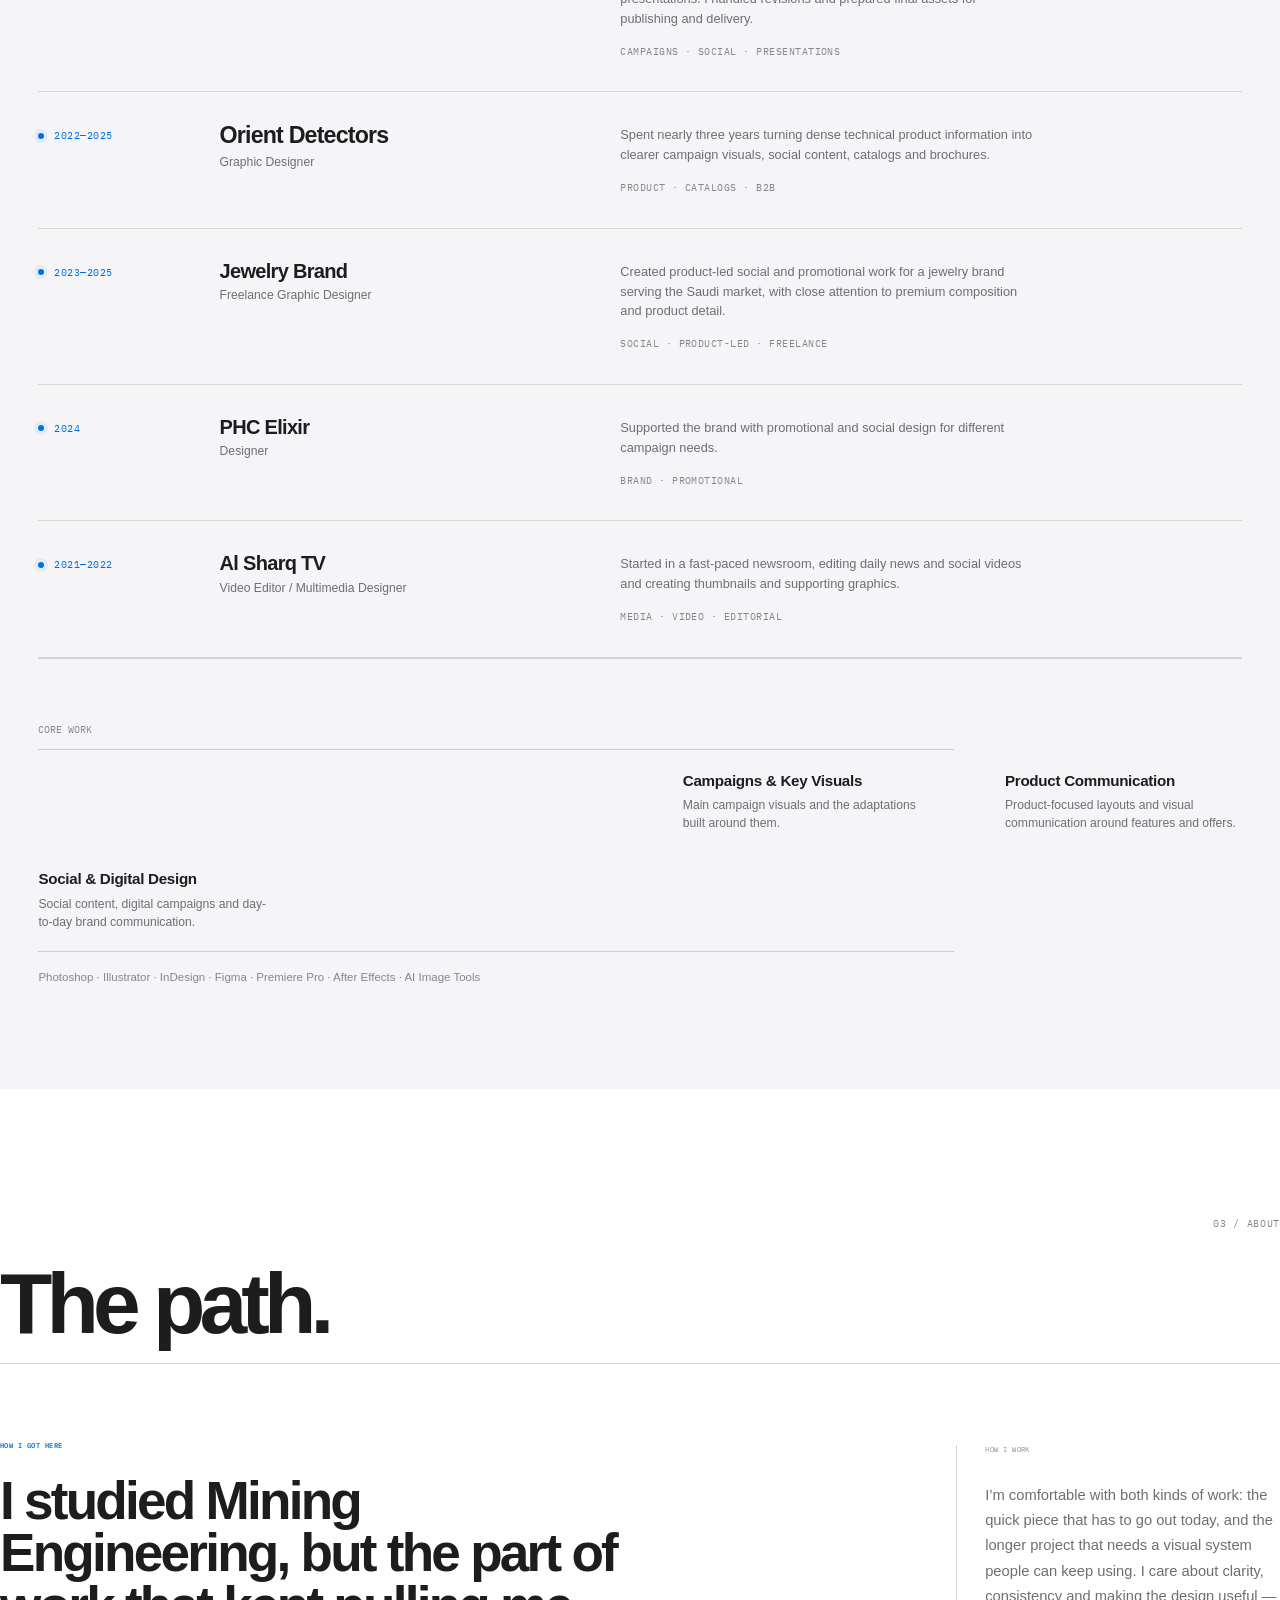
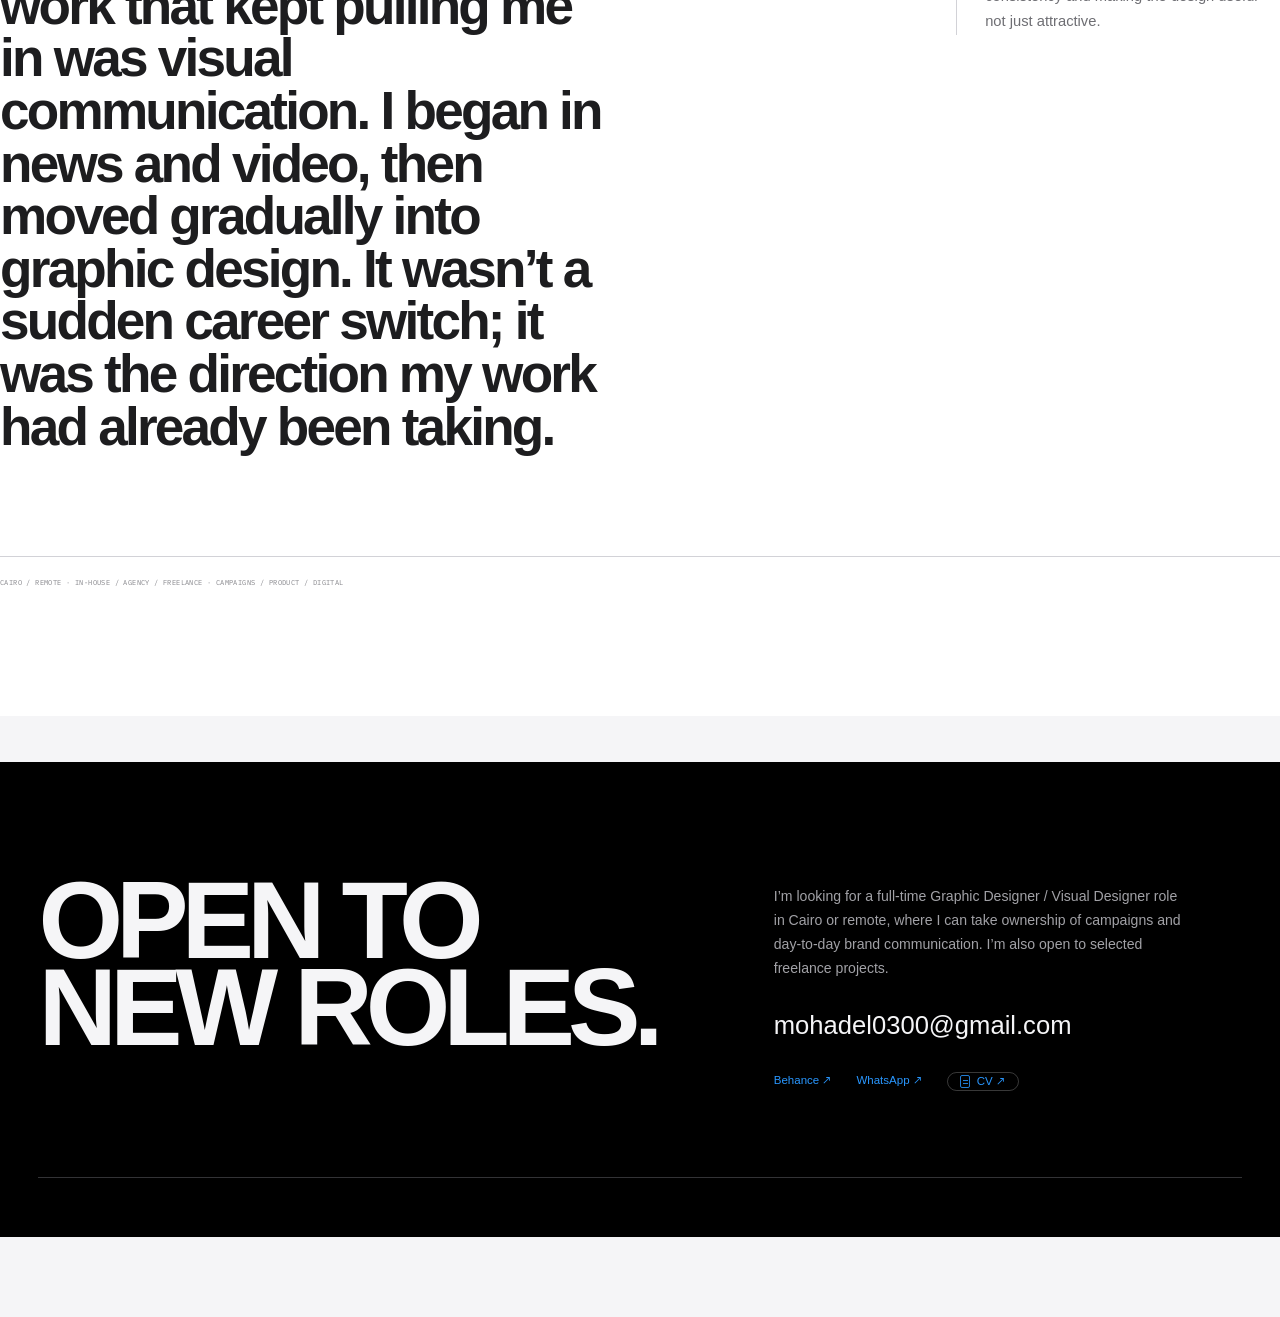
==== commit 4103ccd1: "Improve portfolio copy, motion, accessibility, and CV" ====
--- a/index.html
+++ b/index.html
@@ -4,11 +4,17 @@
 <meta charset="utf-8"/>
 <meta content="width=device-width, initial-scale=1.0, viewport-fit=cover" name="viewport"/>
 <title>Mohamed Amer — Graphic / Visual Designer</title>
-<meta content="Portfolio of Mohamed Amer, a Graphic / Visual Designer focused on campaigns, social media and product communication." name="description"/>
+<meta content="Mohamed Amer is a Cairo-based graphic designer creating clear visual systems for campaigns, products, Arabic social content and digital communication." name="description"/>
 <meta content="Mohamed Amer" name="author"/>
 <meta content="index,follow" name="robots"/>
 <meta content="#f5f5f7" name="theme-color"/>
 <link href="https://mohadel0300-blip.github.io/my-portofolio/" rel="canonical"/>
+<meta content="website" property="og:type"/>
+<meta content="Mohamed Amer — Graphic Designer" property="og:title"/>
+<meta content="Campaigns, product communication and Arabic social design, built with clarity and consistency." property="og:description"/>
+<meta content="https://mohadel0300-blip.github.io/my-portofolio/" property="og:url"/>
+<meta content="https://mohadel0300-blip.github.io/my-portofolio/brief-agency-signs.webp" property="og:image"/>
+<meta content="summary_large_image" name="twitter:card"/>
 <link href="https://fonts.googleapis.com" rel="preconnect"/>
 <link crossorigin="" href="https://fonts.gstatic.com" rel="preconnect"/>
 <link href="https://fonts.googleapis.com/css2?family=IBM+Plex+Mono:wght@400;500&amp;family=IBM+Plex+Sans+Arabic:wght@400;500;600;700&amp;display=swap" rel="stylesheet"/>
@@ -18,22 +24,24 @@
 <link href="recruiter-desktop-v2.css?v=20260819-0520" rel="stylesheet"/>
 <link data-archive-accordion="true" href="recruiter-archive-accordion.css?v=20260819-0548" rel="stylesheet"/>
 <link href="recruiter-affordance.css?v=20260819-0554" rel="stylesheet"/>
+<link href="portfolio-motion-v1.css?v=20260820-01" rel="stylesheet"/>
 </head>
 <body>
 <nav class="nav"><div class="shell nav-inner"><a class="brand" href="#top">MA.<small data-ar="بورتفوليو / 2026" data-en="PORTFOLIO / 2026">PORTFOLIO / 2026</small></a><div class="nav-links"><a data-ar="المشاريع" data-en="Projects" href="#projects">Projects</a><a data-ar="الخبرة" data-en="Experience" href="#experience">Experience</a><a data-ar="عني" data-en="About" href="#about">About</a><a data-ar="تواصل" data-en="Contact" href="#contact">Contact</a></div><div class="nav-actions"><button aria-label="التبديل إلى العربية" class="nav-btn" id="langToggle" type="button">AR</button><a class="cv-btn" data-ar="CV ↗" data-en="CV ↗" href="My cv English .pdf" rel="noopener" target="_blank">CV ↗</a></div></div></nav>
 <main id="top">
 <div class="shell">
-<section class="hero"><div class="hero-copy"><div class="hero-inner"><div class="eyebrow"><i></i><span data-ar="مصمم جرافيك وبصري · القاهرة / عن بُعد" data-en="Graphic / Visual Designer · Cairo / Remote">Graphic / Visual Designer · Cairo / Remote</span></div><h1><span data-ar="محمد" data-en="MOHAMED">MOHAMED</span><span data-ar="عامر" data-en="AMER">AMER</span></h1><div class="hero-message"><div class="hero-lead" data-ar="حملات، سوشيال ميديا وتواصل بصري للمنتجات." data-en="Campaigns, social media and product communication.">Campaigns, social media and product communication.</div><div><p data-ar="أنا محمد، مصمم جرافيك مقيم في القاهرة. من 2021 اشتغلت داخل شركات، كفريلانسر، ومع وكالة، وكان أغلب شغلي تصميم تجاري للحملات والمنتجات والمحتوى الرقمي." data-en="I’m Mohamed, a graphic designer based in Cairo. Since 2021 I’ve worked in-house, freelance and with an agency, mainly on commercial design for campaigns, products and digital content.">I’m Mohamed, a graphic designer based in Cairo. Since 2021 I’ve worked in-house, freelance and with an agency, mainly on commercial design for campaigns, products and digital content.</p><div class="hero-actions"><a class="hero-action primary" data-ar="شاهد المشاريع ↓" data-en="View projects ↓" href="#projects">View projects ↓</a><a class="hero-action" data-ar="السيرة الذاتية ↗" data-en="CV ↗" href="My cv English .pdf" rel="noopener" target="_blank">CV ↗</a></div></div></div></div></div><div class="hero-photo"><img alt="Mohamed Amer" decoding="async" fetchpriority="high" src="MINED.jpg"/></div></section>
-<section class="projects" id="projects"><div class="section-head"><div class="section-no" data-ar="01 / مشاريع مختارة" data-en="01 / SELECTED PROJECTS">01 / SELECTED PROJECTS</div><h2 data-ar="مشاريع مختارة." data-en="Selected projects.">Selected projects.</h2><p class="section-intro" data-ar="شغل تجاري مختار من الحملات والسوشيال وتصميمات المنتجات والمحتوى الرقمي. باقي الأعمال متاحة في الأرشيف." data-en="Selected commercial work across campaigns, social, product and digital design. The rest of the work remains available in the archive.">Selected commercial work across campaigns, social, product and digital design. The rest of the work remains available in the archive.</p></div><div class="project-list" id="selectedProjects"></div><div class="more-work"><div class="more-work-head"><h3 data-ar="أرشيف الأعمال" data-en="Work archive">Work archive</h3><p data-ar="كل الأعمال المرفوعة، مرتبة حسب المشروع أو السلسلة الحالية." data-en="All uploaded work, grouped by the current project or series.">All uploaded work, grouped by the current project or series.</p></div><div class="project-list" id="additionalProjects"></div></div></section>
+<section class="hero"><div class="hero-copy"><div class="hero-inner"><div class="eyebrow"><i></i><span data-ar="مصمم جرافيك · حملات ومنتجات وسوشيال عربي · القاهرة / عن بُعد" data-en="Graphic Designer · Campaigns, Products &amp; Arabic Social · Cairo / Remote">Graphic Designer · Campaigns, Products &amp; Arabic Social · Cairo / Remote</span></div><h1><span data-ar="محمد" data-en="MOHAMED">MOHAMED</span><span data-ar="عامر" data-en="AMER">AMER</span></h1><div class="hero-message"><div class="hero-lead" data-ar="أحوّل البريف المزدحم إلى نظام بصري واضح يفهمه الجمهور ويقدر البراند يكمّل عليه." data-en="I turn busy briefs into clear visual systems that people can understand and brands can keep using.">I turn busy briefs into clear visual systems that people can understand and brands can keep using.</div><div><p data-ar="أنا محمد، مصمم جرافيك من القاهرة. من 2021 اشتغلت داخل شركات، كفريلانسر، ومع وكالة. أحوّل كل بريف إلى اتجاه بصري واضح، ثم أطبّقه على كل المقاسات والمواد التي يحتاجها المشروع." data-en="I’m Mohamed, a Cairo-based graphic designer. Since 2021, I’ve worked in-house, freelance and with an agency. I turn each brief into one clear direction, then adapt it to every format the project needs.">I’m Mohamed, a Cairo-based graphic designer. Since 2021, I’ve worked in-house, freelance and with an agency. I turn each brief into one clear direction, then adapt it to every format the project needs.</p><div class="hero-actions"><a class="hero-action primary" data-ar="شاهد المشاريع ↓" data-en="View projects ↓" href="#projects">View projects ↓</a><a class="hero-action" data-ar="السيرة الذاتية ↗" data-en="CV ↗" href="My cv English .pdf" rel="noopener" target="_blank">CV ↗</a></div></div></div></div></div><div class="hero-photo"><img alt="Mohamed Amer" decoding="async" fetchpriority="high" src="MINED.jpg"/></div></section>
+<section class="projects" id="projects"><div class="section-head"><div class="section-no" data-ar="01 / مشاريع مختارة" data-en="01 / SELECTED PROJECTS">01 / SELECTED PROJECTS</div><h2 data-ar="مشاريع مختارة." data-en="Selected projects.">Selected projects.</h2><p class="section-intro" data-ar="المشاريع التي توضّح طريقتي في التفكير: فكرة واضحة، ترتيب بصري، ثم تطبيقات تناسب الاستخدام الحقيقي." data-en="Projects that show how I think: find the clearest idea, build the visual hierarchy, then adapt it to the formats people will actually use.">Projects that show how I think: find the clearest idea, build the visual hierarchy, then adapt it to the formats people will actually use.</p></div><div class="project-list" id="selectedProjects"></div><div class="more-work"><div class="more-work-head"><h3 data-ar="أرشيف الأعمال" data-en="Work archive">Work archive</h3><p data-ar="أعمال إضافية أحتفظ بها هنا حتى يقدر المسؤول عن التوظيف يشوف المدى الكامل من غير ما تزاحم المشاريع الأساسية." data-en="Extra work kept here so a recruiter can see the range without letting it compete with the main projects.">Extra work kept here so a recruiter can see the range without letting it compete with the main projects.</p></div><div class="project-list" id="additionalProjects"></div></div></section>
 </div>
-<section class="experience" id="experience"><div class="shell"><div class="compact-head"><div class="section-no" data-ar="02 / الخبرة" data-en="02 / EXPERIENCE">02 / EXPERIENCE</div><h2 data-ar="الخبرة." data-en="Experience.">Experience.</h2></div><div class="career-grid"><div class="career-list"><div class="career-row"><div class="career-time">2026</div><div><div class="career-company">Brief Agency</div><div class="career-role" data-ar="مصمم بصري وجرافيك" data-en="Visual &amp; Graphic Designer">Visual &amp; Graphic Designer</div></div><p class="career-desc" data-ar="تصميم أعمال للعملاء تشمل حملات، محتوى سوشيال، تصميمات مواقع، بروفايلات شركات وعروض تقديمية في مجالات مختلفة." data-en="Designing client-facing campaigns, social content, website graphics, company profiles and presentations across different sectors.">Designing client-facing campaigns, social content, website graphics, company profiles and presentations across different sectors.</p></div><div class="career-row"><div class="career-time">2022—2025</div><div><div class="career-company">Orient Detectors</div><div class="career-role" data-ar="مصمم جرافيك" data-en="Graphic Designer">Graphic Designer</div></div><p class="career-desc" data-ar="قرابة ثلاث سنوات من تصميم الحملات، مواد المنتجات، السوشيال، الكتالوجات والبروشورات لمنتجات تقنية." data-en="Nearly three years producing campaign, product, social, catalog and brochure work for technical detector products.">Nearly three years producing campaign, product, social, catalog and brochure work for technical detector products.</p></div><div class="career-row"><div class="career-time">2023—2025</div><div><div class="career-company">Jewelry Brand</div><div class="career-role" data-ar="مصمم جرافيك مستقل" data-en="Freelance Graphic Designer">Freelance Graphic Designer</div></div><p class="career-desc" data-ar="تصميم محتوى سوشيال وترويج يركز على عرض المنتج لبراند مجوهرات." data-en="Freelance product-led social and promotional design for a jewelry brand.">Freelance product-led social and promotional design for a jewelry brand.</p></div><div class="career-row"><div class="career-time">2024</div><div><div class="career-company">PHC Elixir</div><div class="career-role" data-ar="مصمم" data-en="Designer">Designer</div></div><p class="career-desc" data-ar="دعم بصري للهوية والتصميمات الترويجية." data-en="Brand and promotional design support.">Brand and promotional design support.</p></div><div class="career-row"><div class="career-time">2021—2022</div><div><div class="career-company">Al Sharq TV</div><div class="career-role" data-ar="مونتير فيديو / مصمم مالتيميديا" data-en="Video Editor / Multimedia Designer">Video Editor / Multimedia Designer</div></div><p class="career-desc" data-ar="مونتاج فيديوهات أخبار وسوشيال مع Thumbnails وتصميمات Multimedia مساندة." data-en="News and social video editing, thumbnails and supporting multimedia graphics.">News and social video editing, thumbnails and supporting multimedia graphics.</p></div></div><div class="skills-card"><div class="skill-label" data-ar="مجالات العمل الأساسية" data-en="CORE WORK">CORE WORK</div><div class="skill-row"><strong data-ar="الحملات والـKey Visuals" data-en="Campaigns &amp; Key Visuals">Campaigns &amp; Key Visuals</strong><p data-ar="الفكرة البصرية الأساسية وتطبيقاتها داخل الحملة." data-en="Main campaign visuals and the adaptations built around them.">Main campaign visuals and the adaptations built around them.</p></div><div class="skill-row"><strong data-ar="التواصل البصري للمنتجات" data-en="Product Communication">Product Communication</strong><p data-ar="تصميمات تركز على المنتج وتوضح مميزاته بصريًا." data-en="Product-focused layouts and visual communication around features and offers.">Product-focused layouts and visual communication around features and offers.</p></div><div class="skill-row"><strong data-ar="السوشيال والتصميم الرقمي" data-en="Social &amp; Digital Design">Social &amp; Digital Design</strong><p data-ar="محتوى سوشيال، حملات رقمية وتصميمات يومية للبراند." data-en="Social content, digital campaigns and day-to-day brand communication.">Social content, digital campaigns and day-to-day brand communication.</p></div><div class="tools">Photoshop · Illustrator · InDesign · Figma · Premiere Pro · After Effects · AI Image Tools</div></div></div></div></section>
-<section class="about" id="about"><div class="shell"><div class="compact-head"><div class="section-no" data-ar="03 / عني" data-en="03 / ABOUT">03 / ABOUT</div><h2 data-ar="المسار." data-en="A little context.">A little context.</h2></div><div class="about-grid"><p class="about-lead" data-ar="دراستي في الأصل هندسة تعدين، لكن بداية شغلي كانت في الميديا والفيديو. مع الوقت اتجه شغلي أكثر للجرافيك ديزاين، وبقى هو المسار اللي استمريت فيه." data-en="My degree is in Mining Engineering, but I started professionally in media and video. Over time my work moved more toward graphic design, and that became the direction I stayed with.">My degree is in Mining Engineering, but I started professionally in media and video. Over time my work moved more toward graphic design, and that became the direction I stayed with.</p><p class="about-copy" data-ar="اشتغلت في بيئات مختلفة: داخل شركة، مع وكالة، وكفريلانسر. ده خلاني أتعامل مع شغل سريع يومي ومشاريع أطول في نفس الوقت، من السوشيال لحد الحملات والكتالوجات والتصميمات الرقمية." data-en="I’ve worked in different environments: in-house, with an agency and freelance. That has meant moving between fast day-to-day design and longer projects, from social content to campaigns, catalogs and digital work.">I’ve worked in different environments: in-house, with an agency and freelance. That has meant moving between fast day-to-day design and longer projects, from social content to campaigns, catalogs and digital work.</p></div></div></section>
-<section class="contact" id="contact"><div class="shell"><div class="contact-grid"><h2 data-ar="متاح&lt;br&gt;لفرص جديدة." data-en="OPEN TO&lt;br&gt;NEW ROLES.">OPEN TO<br/>NEW ROLES.</h2><div><p data-ar="حاليًا بدور على فرص Graphic Designer / Visual Designer بدوام كامل في القاهرة أو عن بُعد، ومتاح كمان لمشاريع فريلانس مختارة." data-en="I’m currently looking for full-time Graphic Designer / Visual Designer roles in Cairo or remote. I’m also open to selected freelance projects.">I’m currently looking for full-time Graphic Designer / Visual Designer roles in Cairo or remote. I’m also open to selected freelance projects.</p><a class="email" href="mailto:mohadel0300@gmail.com">mohadel0300@gmail.com</a><div class="contact-links"><a href="https://www.behance.net/mohamedadel526" rel="noopener" target="_blank">Behance ↗</a><a data-ar="WhatsApp ↗" data-en="WhatsApp ↗" href="https://wa.me/905534766703" rel="noopener" target="_blank">WhatsApp ↗</a><a href="My cv English .pdf" rel="noopener" target="_blank">CV ↗</a></div></div></div><div class="footer"><span data-ar="© 2026 محمد عامر" data-en="© 2026 Mohamed Amer">© 2026 Mohamed Amer</span><span data-ar="مصمم جرافيك وبصري · القاهرة / عن بُعد" data-en="Graphic / Visual Designer · Cairo / Remote">Graphic / Visual Designer · Cairo / Remote</span></div></div></section>
+<section class="experience" id="experience"><div class="shell"><div class="compact-head"><div class="section-no" data-ar="02 / الخبرة" data-en="02 / EXPERIENCE">02 / EXPERIENCE</div><h2 data-ar="الخبرة." data-en="Experience.">Experience.</h2></div><div class="career-grid"><div class="career-list"><div class="career-row"><div class="career-time">2026</div><div><div class="career-company">Brief Agency</div><div class="career-role" data-ar="مصمم بصري وجرافيك" data-en="Visual &amp; Graphic Designer">Visual &amp; Graphic Designer</div></div><p class="career-desc" data-ar="اشتغلت على حسابات لعملاء من مجالات مختلفة، وحوّلت بريفات الماركتنج والأكاونت إلى حملات ومحتوى سوشيال وتصميمات مواقع وبروفايلات وعروض تقديمية، من أول الفكرة حتى المراجعات والتسليم النهائي." data-en="Worked across client accounts, turning marketing and account briefs into campaigns, social content, website graphics, company profiles and presentations. I handled revisions and prepared final assets for publishing and delivery.">Worked across client accounts, turning marketing and account briefs into campaigns, social content, website graphics, company profiles and presentations. I handled revisions and prepared final assets for publishing and delivery.</p></div><div class="career-row"><div class="career-time">2022—2025</div><div><div class="career-company">Orient Detectors</div><div class="career-role" data-ar="مصمم جرافيك" data-en="Graphic Designer">Graphic Designer</div></div><p class="career-desc" data-ar="خلال قرابة ثلاث سنوات، حوّلت معلومات منتجات تقنية كثيفة إلى حملات وتصميمات سوشيال وكتالوجات وبروشورات أوضح وأسهل في الفهم." data-en="Spent nearly three years turning dense technical product information into clearer campaign visuals, social content, catalogs and brochures.">Spent nearly three years turning dense technical product information into clearer campaign visuals, social content, catalogs and brochures.</p></div><div class="career-row"><div class="career-time">2023—2025</div><div><div class="career-company">Jewelry Brand</div><div class="career-role" data-ar="مصمم جرافيك مستقل" data-en="Freelance Graphic Designer">Freelance Graphic Designer</div></div><p class="career-desc" data-ar="صممت محتوى سوشيال وترويجي يركّز على المنتج لبراند مجوهرات يعمل في السوق السعودي، مع اهتمام بالتكوين الفاخر وتفاصيل القطعة." data-en="Created product-led social and promotional work for a jewelry brand serving the Saudi market, with close attention to premium composition and product detail.">Created product-led social and promotional work for a jewelry brand serving the Saudi market, with close attention to premium composition and product detail.</p></div><div class="career-row"><div class="career-time">2024</div><div><div class="career-company">PHC Elixir</div><div class="career-role" data-ar="مصمم" data-en="Designer">Designer</div></div><p class="career-desc" data-ar="دعمت البراند بتصميمات ترويجية وسوشيال حسب احتياجات الحملات المختلفة." data-en="Supported the brand with promotional and social design for different campaign needs.">Supported the brand with promotional and social design for different campaign needs.</p></div><div class="career-row"><div class="career-time">2021—2022</div><div><div class="career-company">Al Sharq TV</div><div class="career-role" data-ar="مونتير فيديو / مصمم مالتيميديا" data-en="Video Editor / Multimedia Designer">Video Editor / Multimedia Designer</div></div><p class="career-desc" data-ar="بدأت في بيئة أخبار سريعة، وكنت أمنتج فيديوهات الأخبار والسوشيال يوميًا، وأصمم الصور المصغرة والجرافيك المساند للنشر." data-en="Started in a fast-paced newsroom, editing daily news and social videos and creating thumbnails and supporting graphics.">Started in a fast-paced newsroom, editing daily news and social videos and creating thumbnails and supporting graphics.</p></div></div><div class="skills-card"><div class="skill-label" data-ar="مجالات العمل الأساسية" data-en="CORE WORK">CORE WORK</div><div class="skill-row"><strong data-ar="الحملات والـKey Visuals" data-en="Campaigns &amp; Key Visuals">Campaigns &amp; Key Visuals</strong><p data-ar="الفكرة البصرية الأساسية وتطبيقاتها داخل الحملة." data-en="Main campaign visuals and the adaptations built around them.">Main campaign visuals and the adaptations built around them.</p></div><div class="skill-row"><strong data-ar="التواصل البصري للمنتجات" data-en="Product Communication">Product Communication</strong><p data-ar="تصميمات تركز على المنتج وتوضح مميزاته بصريًا." data-en="Product-focused layouts and visual communication around features and offers.">Product-focused layouts and visual communication around features and offers.</p></div><div class="skill-row"><strong data-ar="السوشيال والتصميم الرقمي" data-en="Social &amp; Digital Design">Social &amp; Digital Design</strong><p data-ar="محتوى سوشيال، حملات رقمية وتصميمات يومية للبراند." data-en="Social content, digital campaigns and day-to-day brand communication.">Social content, digital campaigns and day-to-day brand communication.</p></div><div class="tools">Photoshop · Illustrator · InDesign · Figma · Premiere Pro · After Effects · AI Image Tools</div></div></div></div></section>
+<section class="about" id="about"><div class="shell"><div class="compact-head"><div class="section-no" data-ar="03 / عني" data-en="03 / ABOUT">03 / ABOUT</div><h2 data-ar="المسار." data-en="The path.">The path.</h2></div><div class="about-grid"><p class="about-lead" data-ar="دراستي كانت هندسة تعدين، لكن الجزء الذي كان يشدني في كل شغل هو التواصل البصري. بدأت في الأخبار والفيديو، وبعدها انتقلت تدريجيًا للجرافيك ديزاين. لم يكن تغييرًا مفاجئًا؛ كان هو الاتجاه الذي أخذني إليه شغلي من البداية." data-en="I studied Mining Engineering, but the part of work that kept pulling me in was visual communication. I began in news and video, then moved gradually into graphic design. It wasn’t a sudden career switch; it was the direction my work had already been taking.">I studied Mining Engineering, but the part of work that kept pulling me in was visual communication. I began in news and video, then moved gradually into graphic design. It wasn’t a sudden career switch; it was the direction my work had already been taking.</p><p class="about-copy" data-ar="أنا مرتاح مع النوعين من الشغل: القطعة السريعة التي لازم تخرج اليوم، والمشروع الأطول الذي يحتاج نظامًا بصريًا يقدر الفريق يكمل عليه. يهمني الوضوح والاتساق وأن يكون التصميم مفيدًا — وليس جذابًا فقط." data-en="I’m comfortable with both kinds of work: the quick piece that has to go out today, and the longer project that needs a visual system people can keep using. I care about clarity, consistency and making the design useful — not just attractive.">I’m comfortable with both kinds of work: the quick piece that has to go out today, and the longer project that needs a visual system people can keep using. I care about clarity, consistency and making the design useful — not just attractive.</p></div></div></section>
+<section class="contact" id="contact"><div class="shell"><div class="contact-grid"><h2 data-ar="متاح&lt;br&gt;لفرص جديدة." data-en="OPEN TO&lt;br&gt;NEW ROLES.">OPEN TO<br/>NEW ROLES.</h2><div><p data-ar="بدور على دور Graphic Designer / Visual Designer بدوام كامل في القاهرة أو عن بُعد، أقدر فيه أتحمل مسؤولية الحملات والتواصل البصري اليومي للبراند. ومتاح أيضًا لمشاريع فريلانس مختارة." data-en="I’m looking for a full-time Graphic Designer / Visual Designer role in Cairo or remote, where I can take ownership of campaigns and day-to-day brand communication. I’m also open to selected freelance projects.">I’m looking for a full-time Graphic Designer / Visual Designer role in Cairo or remote, where I can take ownership of campaigns and day-to-day brand communication. I’m also open to selected freelance projects.</p><a class="email" href="mailto:mohadel0300@gmail.com">mohadel0300@gmail.com</a><div class="contact-links"><a href="https://www.behance.net/mohamedadel526" rel="noopener" target="_blank">Behance ↗</a><a data-ar="WhatsApp ↗" data-en="WhatsApp ↗" href="https://wa.me/905534766703" rel="noopener" target="_blank">WhatsApp ↗</a><a href="My cv English .pdf" rel="noopener" target="_blank">CV ↗</a></div></div></div><div class="footer"><span data-ar="© 2026 محمد عامر" data-en="© 2026 Mohamed Amer">© 2026 Mohamed Amer</span><span data-ar="مصمم جرافيك · حملات ومنتجات وسوشيال عربي · القاهرة / عن بُعد" data-en="Graphic Designer · Campaigns, Products &amp; Arabic Social · Cairo / Remote">Graphic Designer · Campaigns, Products &amp; Arabic Social · Cairo / Remote</span></div></div></section>
 </main>
-<figure aria-hidden="true" class="lightbox" id="lightbox"><button aria-label="Close image" class="lightbox-close" id="lightboxClose" type="button">×</button><img alt="" decoding="async" id="lightboxImage" src=""/><figcaption class="lightbox-cap" id="lightboxCaption"></figcaption></figure>
-<script src="redesign-v2.js?v=20260819-0445"></script>
-<script src="brand-project-groups.js?v=20260819-0548"></script>
+<figure aria-hidden="true" aria-labelledby="lightboxCaption" aria-modal="true" class="lightbox" id="lightbox" role="dialog" tabindex="-1"><button aria-label="Close image" class="lightbox-close" id="lightboxClose" type="button">×</button><img alt="" decoding="async" id="lightboxImage" src=""/><figcaption class="lightbox-cap" id="lightboxCaption"></figcaption></figure>
+<script src="redesign-v2.js?v=20260820-01"></script>
+<script src="brand-project-groups.js?v=20260820-01"></script>
 <script data-archive-accordion="true" src="recruiter-archive-accordion.js?v=20260819-0548"></script>
 <script src="recruiter-desktop-v2.js?v=20260819-0554"></script>
+<script src="portfolio-motion-v1.js?v=20260820-01"></script>
 </body>
-</html>+</html>
--- a/recruiter-affordance.css
+++ b/recruiter-affordance.css
@@ -1,3 +1,11 @@
+@import url("recruiter-project-captions.css?v=20260819-0603");
+@import url("recruiter-hero-v1.css?v=20260819-0606");
+@import url("recruiter-experience-about-v2.css?v=20260819-0639");
+@import url("recruiter-experience-v4.css?v=20260819-0652");
+@import url("recruiter-natural-covers.css?v=20260819-0645");
+@import url("recruiter-selected-cards-v1.css?v=20260819-0658");
+@import url("recruiter-legibility-v1.css?v=20260819-0705");
+
 /* Visual affordances: communicate "openable / contains more" without explanatory copy. */
 
 .impact-visual,
@@ -14,8 +22,7 @@
   cursor:pointer;
 }
 
-/* A tiny stack of frames = more work lives inside. Higher-specificity selectors
-   intentionally override the desktop rail rule that previously hid pseudos. */
+/* Quiet gallery cue: a small glass chip with a two-frame line icon. */
 .impact-visual::after,
 .selected-shape-rail .impact-visual::after,
 .category-project-visual::after,
@@ -25,22 +32,24 @@
   display:block !important;
   position:absolute !important;
   z-index:8 !important;
-  right:18px !important;
-  bottom:18px !important;
-  width:30px !important;
-  height:23px !important;
-  border:2px solid rgba(255,255,255,.98) !important;
-  border-radius:7px !important;
-  background:rgba(20,20,22,.16) !important;
-  box-shadow:
-    -5px -5px 0 -2px rgba(255,255,255,.94),
-    -10px -10px 0 -4px rgba(255,255,255,.78),
-    0 4px 14px rgba(0,0,0,.16) !important;
-  backdrop-filter:blur(7px) saturate(1.1);
-  -webkit-backdrop-filter:blur(7px) saturate(1.1);
+  right:12px !important;
+  bottom:12px !important;
+  width:26px !important;
+  height:26px !important;
+  box-sizing:border-box !important;
+  border:1px solid rgba(255,255,255,.72) !important;
+  border-radius:50% !important;
+  background-color:rgba(245,245,247,.82) !important;
+  background-image:url("data:image/svg+xml,%3Csvg xmlns='http://www.w3.org/2000/svg' width='16' height='16' viewBox='0 0 16 16' fill='none'%3E%3Crect x='2.5' y='2.5' width='8.5' height='8.5' rx='2' stroke='%231d1d1f' stroke-width='1.25'/%3E%3Crect x='5' y='5' width='8.5' height='8.5' rx='2' fill='%23f5f5f7' stroke='%231d1d1f' stroke-width='1.25'/%3E%3C/svg%3E") !important;
+  background-repeat:no-repeat !important;
+  background-position:center !important;
+  background-size:15px 15px !important;
+  box-shadow:0 2px 8px rgba(0,0,0,.12) !important;
+  backdrop-filter:blur(10px) saturate(1.15);
+  -webkit-backdrop-filter:blur(10px) saturate(1.15);
   pointer-events:none;
   transform:translateZ(0);
-  transition:transform .2s ease,box-shadow .2s ease,background .2s ease;
+  transition:transform .18s ease,background-color .18s ease,box-shadow .18s ease;
 }
 
 /* Never signal interaction by scaling the artwork itself. */
@@ -60,12 +69,9 @@
   .impact-project:hover .impact-visual::after,
   .category-project:hover .category-project-visual::after,
   .archive-preview-stage:hover::after{
-    transform:translate(3px,3px);
-    background:rgba(20,20,22,.26) !important;
-    box-shadow:
-      -7px -7px 0 -2px rgba(255,255,255,.96),
-      -14px -14px 0 -4px rgba(255,255,255,.82),
-      0 7px 20px rgba(0,0,0,.18) !important;
+    transform:translateY(-1px);
+    background-color:rgba(255,255,255,.95) !important;
+    box-shadow:0 4px 12px rgba(0,0,0,.14) !important;
   }
   .impact-project:hover .impact-open,
   .category-project:hover .category-project-copy button,
@@ -77,7 +83,7 @@
 
 .impact-visual:active::after,
 .category-project-visual:active::after,
-.archive-preview-stage:active::after{transform:scale(.92)}
+.archive-preview-stage:active::after{transform:scale(.94)}
 
 /* Archive accordion already has + / × semantics. Make the entire row feel active. */
 .archive-accordion-trigger{cursor:pointer;transition:background .18s ease,padding .18s ease}
@@ -142,22 +148,19 @@
 .hero-action[href$=".pdf"]:active,
 .contact-links a[href$=".pdf"]:active{transform:scale(.96)}
 
-/* Mobile: cues cannot depend on hover. */
+/* Mobile: same cue, slightly tighter and always visible without hover. */
 @media (max-width:980px){
   .impact-visual::after,
   .selected-shape-rail .impact-visual::after,
   .category-project-visual::after,
   .category-shape-rail .category-project-visual::after,
   .archive-preview-stage::after{
-    right:14px !important;
-    bottom:14px !important;
-    width:27px !important;
-    height:21px !important;
-    border-radius:6px !important;
-    box-shadow:
-      -4px -4px 0 -2px rgba(255,255,255,.95),
-      -8px -8px 0 -4px rgba(255,255,255,.8),
-      0 3px 11px rgba(0,0,0,.16) !important;
+    right:10px !important;
+    bottom:10px !important;
+    width:24px !important;
+    height:24px !important;
+    background-size:14px 14px !important;
+    box-shadow:0 2px 7px rgba(0,0,0,.11) !important;
   }
   .cv-btn{min-height:38px !important;padding-inline:11px !important}
   .cv-btn::before,
--- a/portfolio-motion-v1.css
+++ b/portfolio-motion-v1.css
@@ -0,0 +1,126 @@
+/* Motion and resilience pass. Keeps the existing layout, palette and artwork intact. */
+
+#top{scroll-margin-top:54px}
+
+:where(a,button,[role="button"],.project-view-figure):focus-visible{
+  outline:3px solid var(--blue);
+  outline-offset:3px;
+}
+.lightbox :where(button,[role="button"]):focus-visible{
+  outline-color:#fff;
+}
+.project-view-figure[role="button"]{cursor:zoom-in}
+
+.experience .compact-head::after{
+  content:"Where I worked — and what I was responsible for."!important;
+}
+[dir="rtl"] .experience .compact-head::after{
+  content:"أماكن اشتغلت فيها — والمسؤوليات التي كنت أتعامل معها."!important;
+}
+.about .about-lead::before{content:"HOW I GOT HERE"!important}
+[dir="rtl"] .about .about-lead::before{content:"كيف وصلت للتصميم"!important}
+
+.motion-ready .motion-reveal{
+  opacity:0;
+  transform:translate3d(0,20px,0);
+  transition:
+    opacity .68s cubic-bezier(.22,.61,.36,1),
+    transform .78s cubic-bezier(.16,1,.3,1);
+  transition-delay:calc(var(--motion-order,0) * 55ms);
+  will-change:opacity,transform;
+}
+.motion-ready .motion-reveal.motion-soft{
+  transform:translate3d(0,12px,0) scale(.992);
+}
+.motion-ready .motion-reveal.is-visible{
+  opacity:1;
+  transform:none;
+  will-change:auto;
+}
+.motion-ready .hero h1>span.motion-reveal{
+  transform:translate3d(0,.18em,0);
+}
+.motion-ready .hero h1>span.motion-reveal.is-visible{transform:none}
+.motion-ready .project-view.open .project-view-bar{
+  animation:portfolio-bar-in .42s cubic-bezier(.16,1,.3,1) both;
+}
+@keyframes portfolio-bar-in{
+  from{opacity:0;transform:translate3d(0,-10px,0)}
+  to{opacity:1;transform:none}
+}
+
+.project-view-head{
+  display:grid!important;
+  grid-template-columns:minmax(0,1.15fr) minmax(300px,.85fr)!important;
+  gap:clamp(36px,6vw,92px)!important;
+  align-items:end!important;
+  margin-bottom:clamp(34px,4vw,58px)!important;
+}
+.project-view-copy{
+  display:block!important;
+  max-width:54ch;
+  align-self:end;
+}
+.project-view-copy>p{
+  margin:0 0 24px;
+  color:var(--muted);
+  font-size:.92rem;
+  line-height:1.68;
+}
+.project-view-scope{
+  padding-top:15px;
+  border-top:1px solid var(--line);
+}
+
+.project-view-copy>p{max-width:58ch}
+.project-view-scope p{max-width:62ch}
+.lightbox-close{min-width:44px;min-height:44px}
+.project-view-close{min-width:40px;min-height:40px}
+
+@media (max-width:980px){
+  .project-view-head{display:block!important;margin-bottom:28px!important}
+  .project-view-copy{max-width:100%;margin-top:22px}
+  .project-view-copy>p{font-size:.86rem;line-height:1.7;margin-bottom:18px}
+  .motion-ready .motion-reveal{
+    transform:translate3d(0,13px,0);
+    transition-duration:.56s,.64s;
+    transition-delay:calc(var(--motion-order,0) * 38ms);
+  }
+  .motion-ready .motion-reveal.motion-soft{
+    transform:translate3d(0,8px,0) scale(.996);
+  }
+  .eyebrow span{line-height:1.45}
+  .nav-btn,.cv-btn{min-width:44px;min-height:44px;justify-content:center}
+  .archive-accordion-trigger{min-height:56px}
+  .archive-mobile-open,.impact-open{min-height:44px}
+}
+
+@media (max-width:430px){
+  .experience .career-row,
+  .experience .career-row:nth-child(n){
+    grid-template-columns:1fr!important;
+    grid-template-areas:"time" "identity" "desc" "tags"!important;
+    gap:8px!important;
+  }
+  .experience .career-time,
+  .experience .career-row>div:nth-child(2),
+  .experience .career-desc,
+  .experience .career-row::after{
+    grid-column:1!important;
+  }
+  .experience .career-time{margin-bottom:4px!important}
+  .experience .career-desc{margin-top:5px!important}
+  .project-view-copy>p{font-size:.86rem!important}
+}
+
+@media (prefers-reduced-motion:reduce){
+  .motion-ready .motion-reveal,
+  .motion-ready .motion-reveal.motion-soft,
+  .motion-ready .hero h1>span.motion-reveal,
+  .motion-ready .project-view.open .project-view-bar{
+    opacity:1!important;
+    transform:none!important;
+    animation:none!important;
+    transition:none!important;
+  }
+}
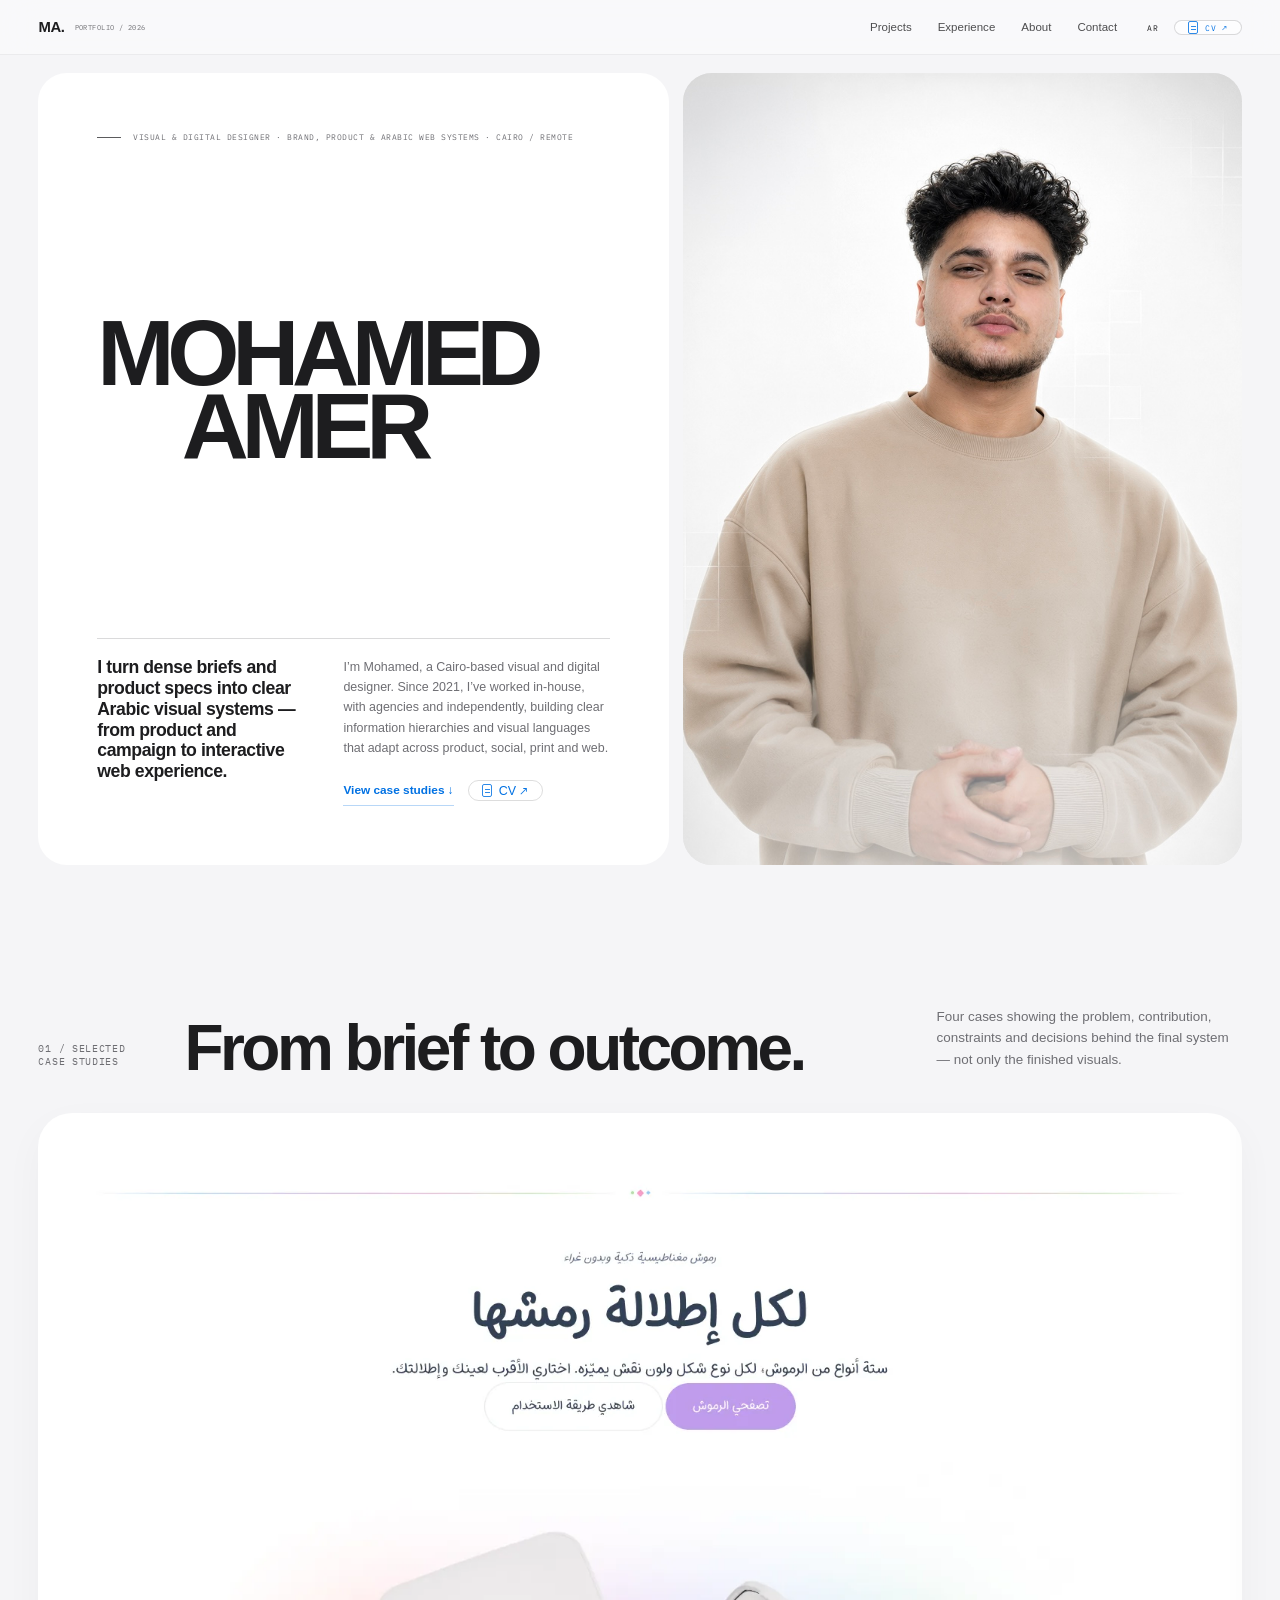
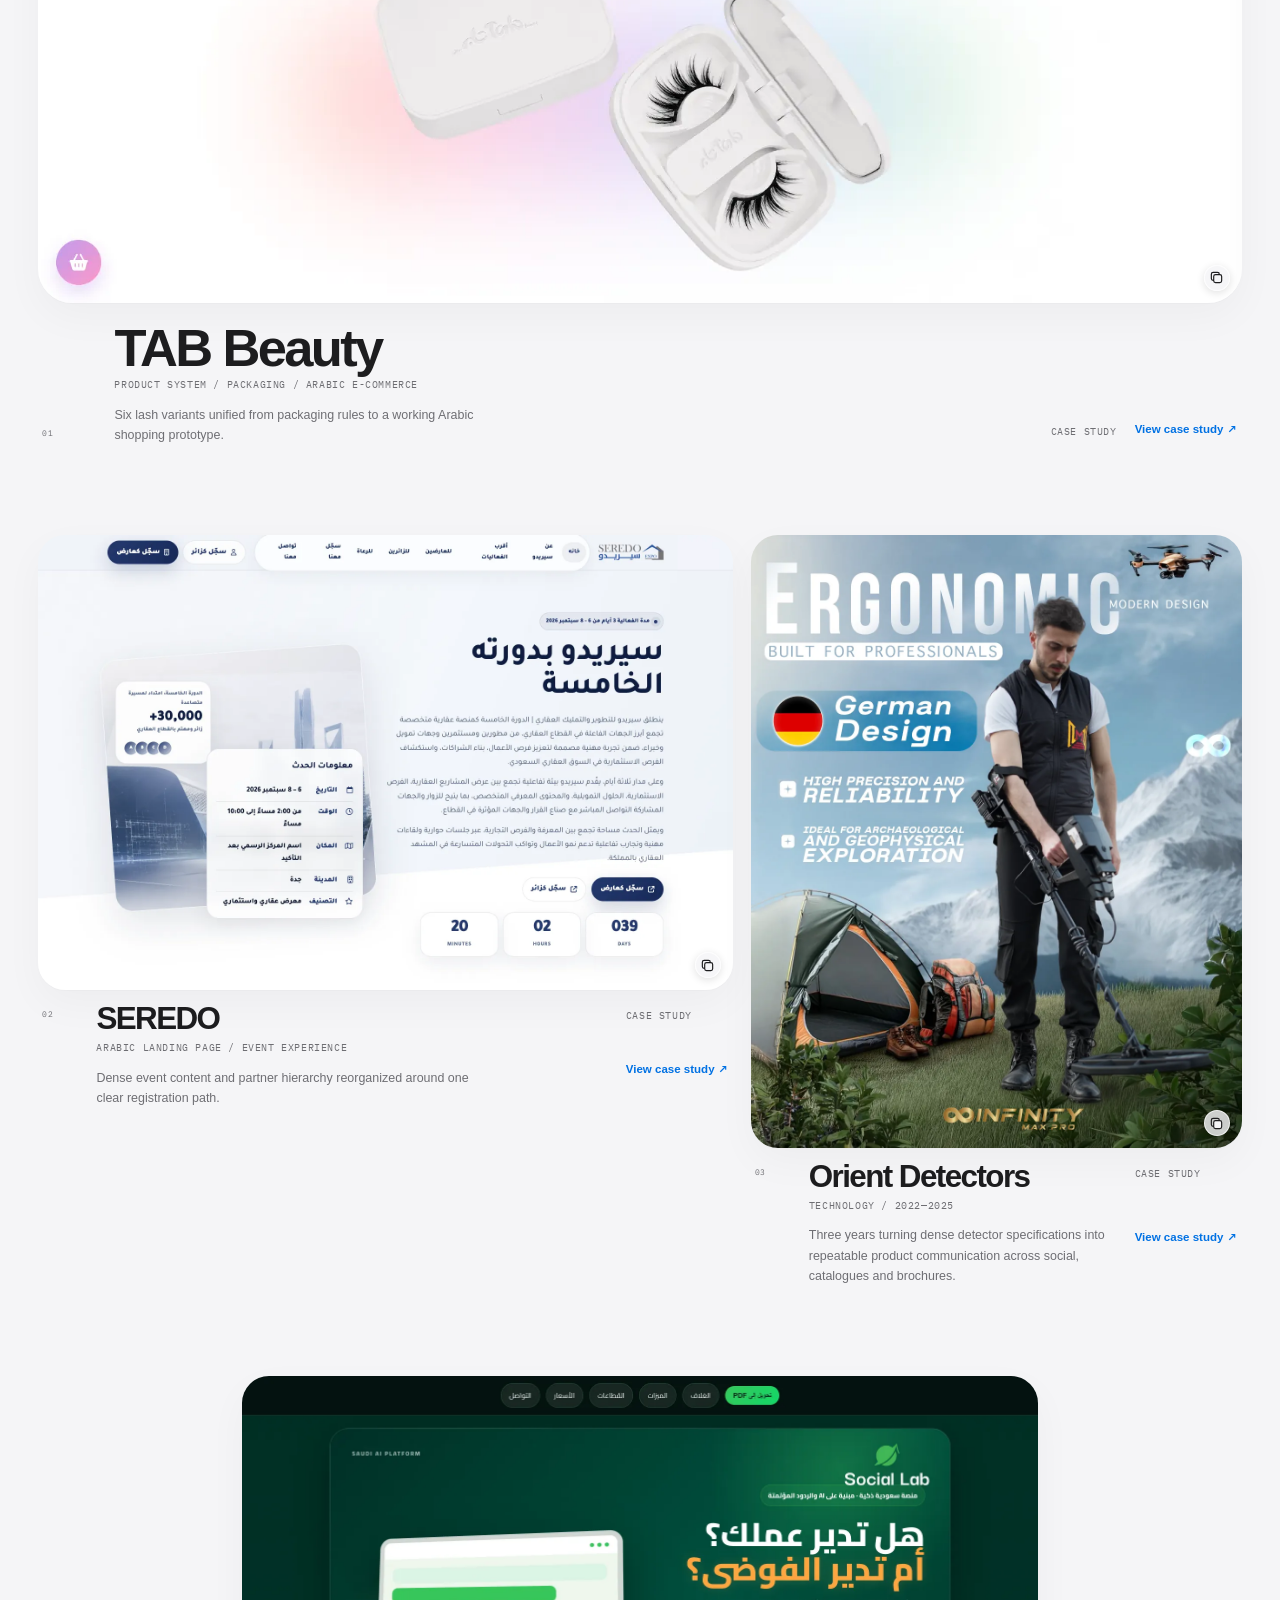
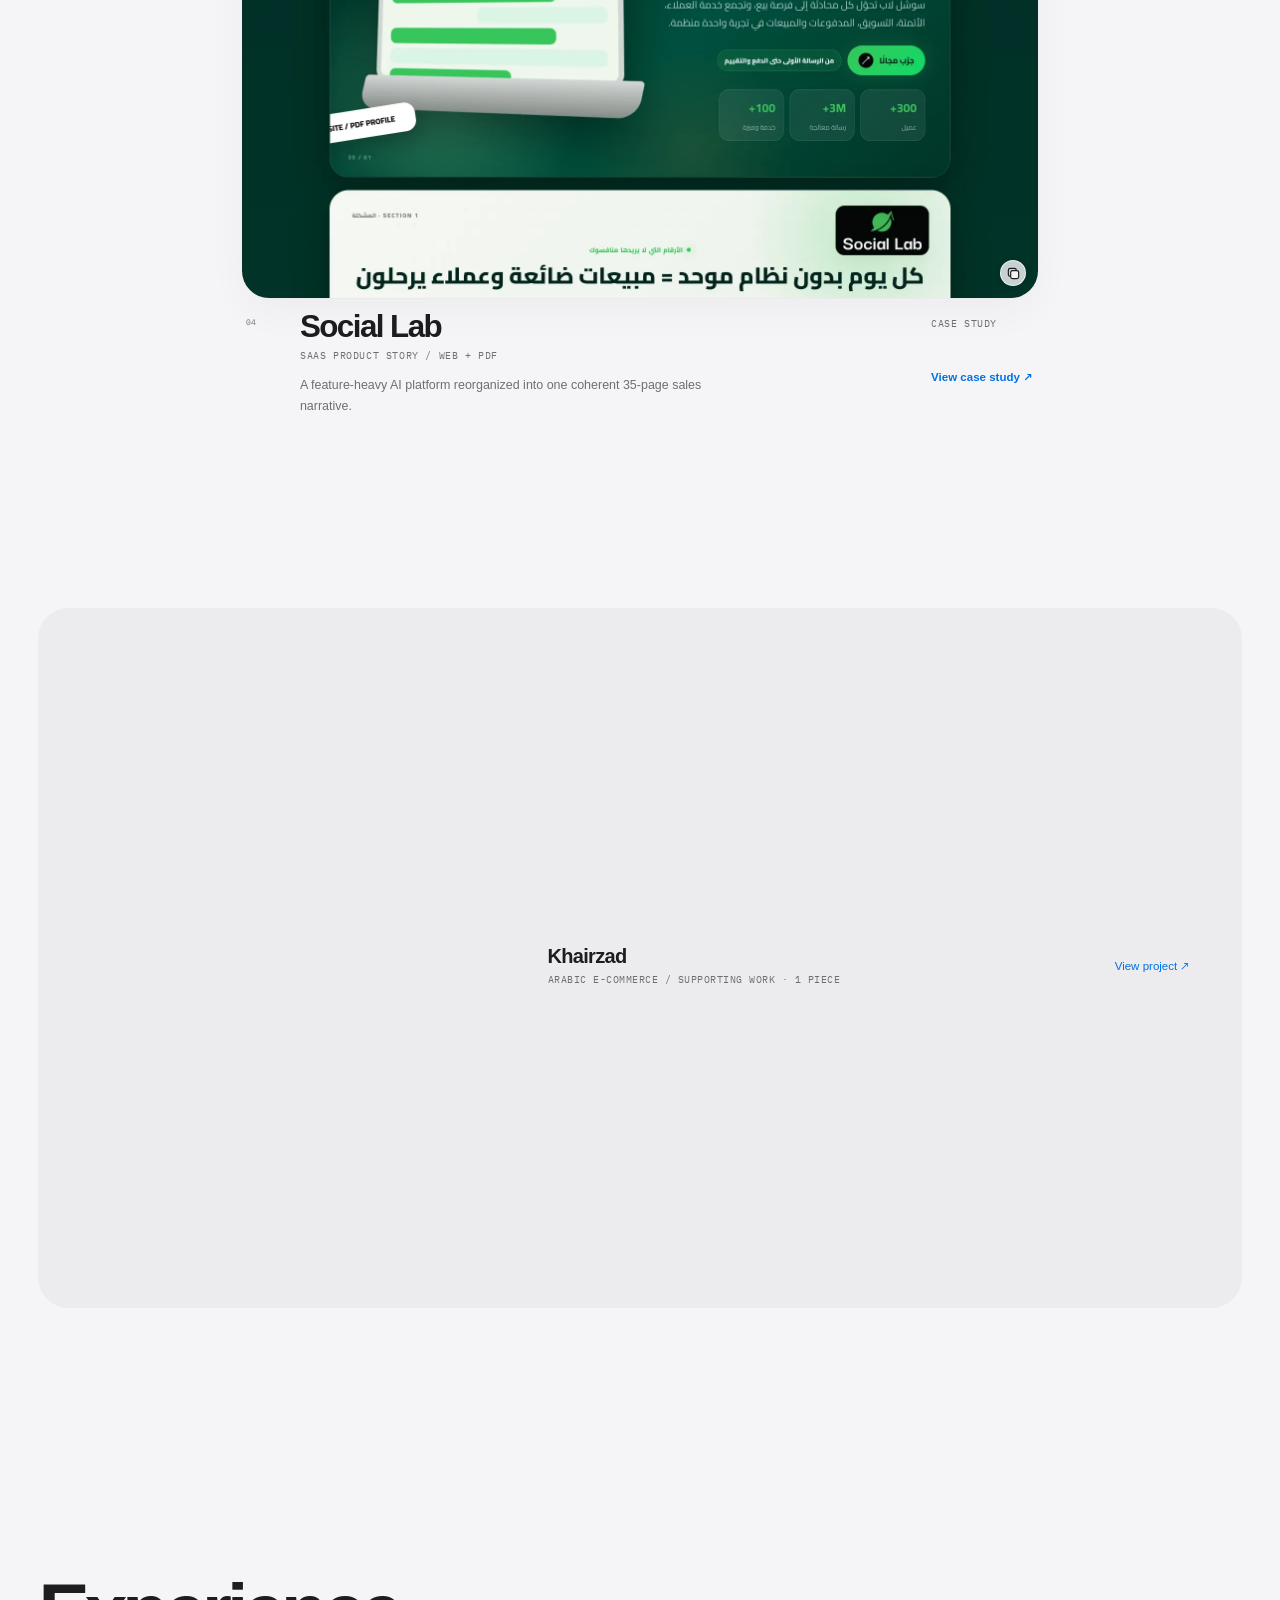
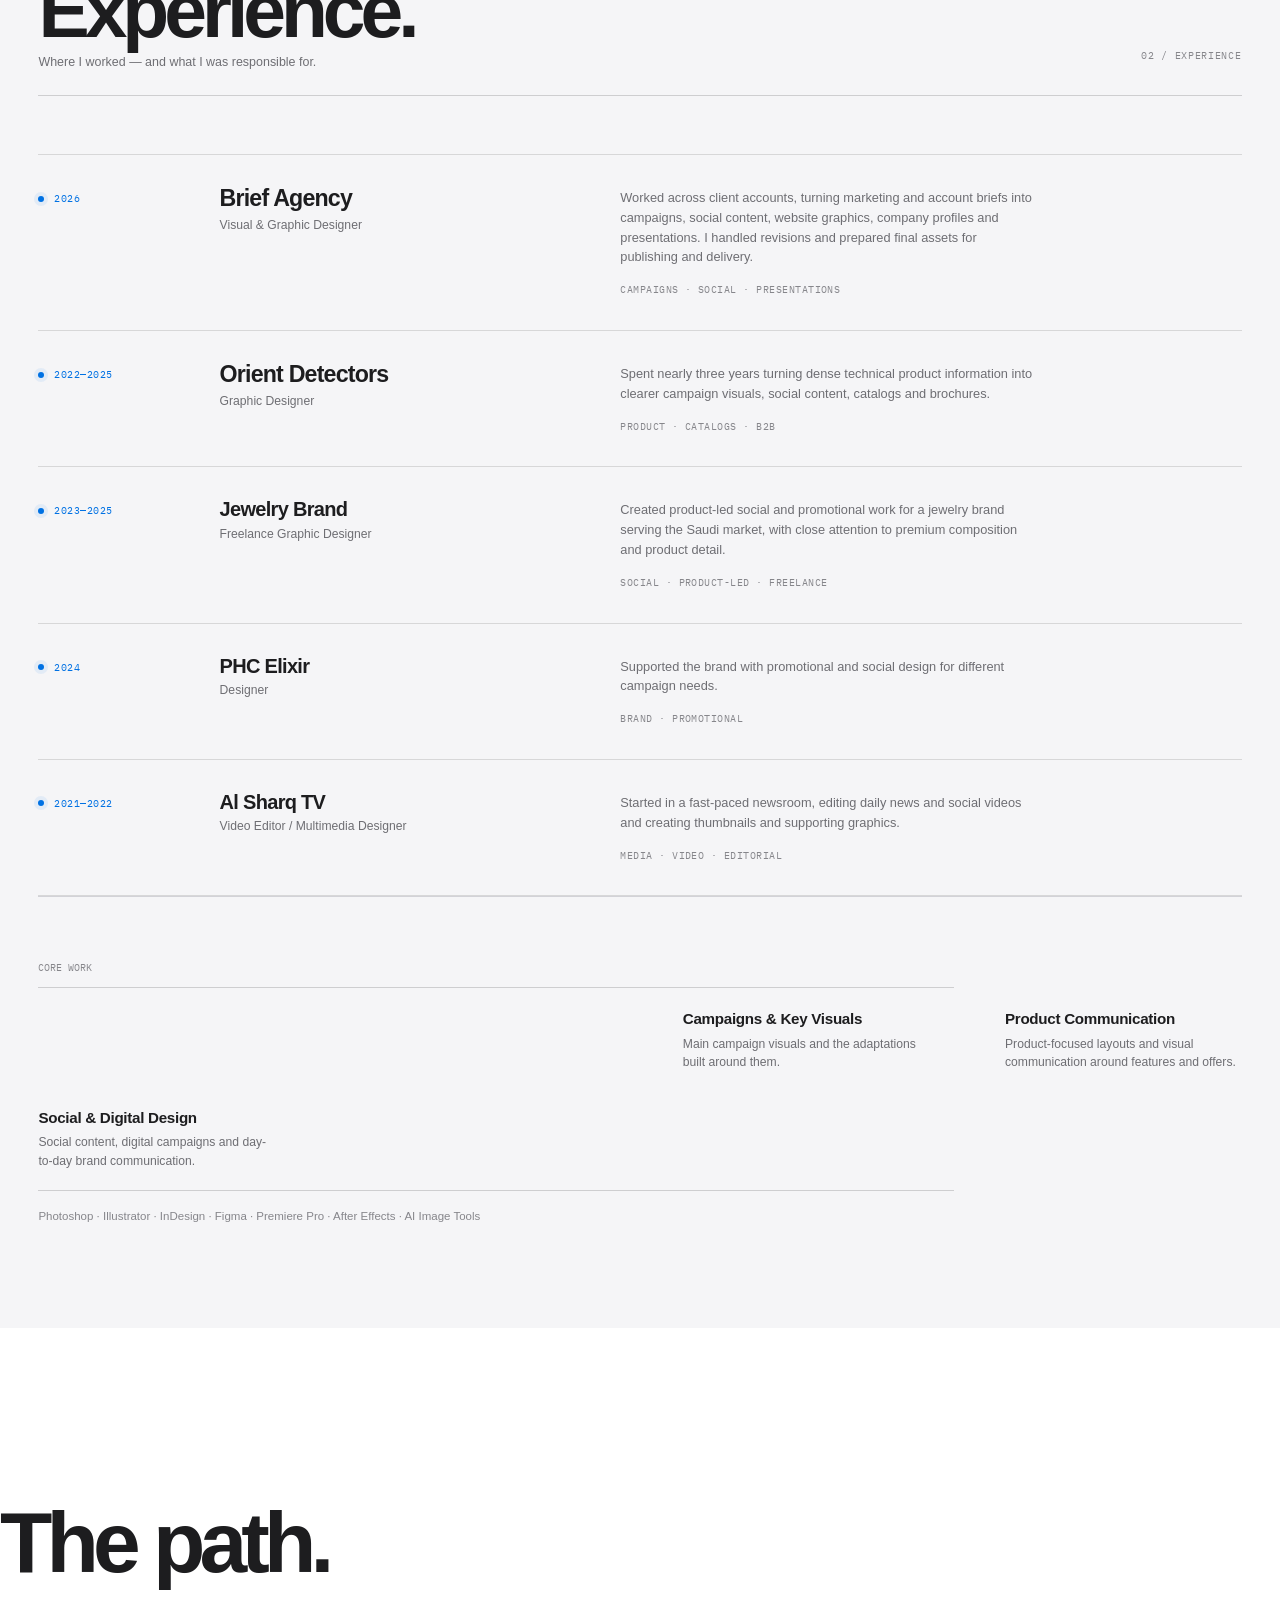
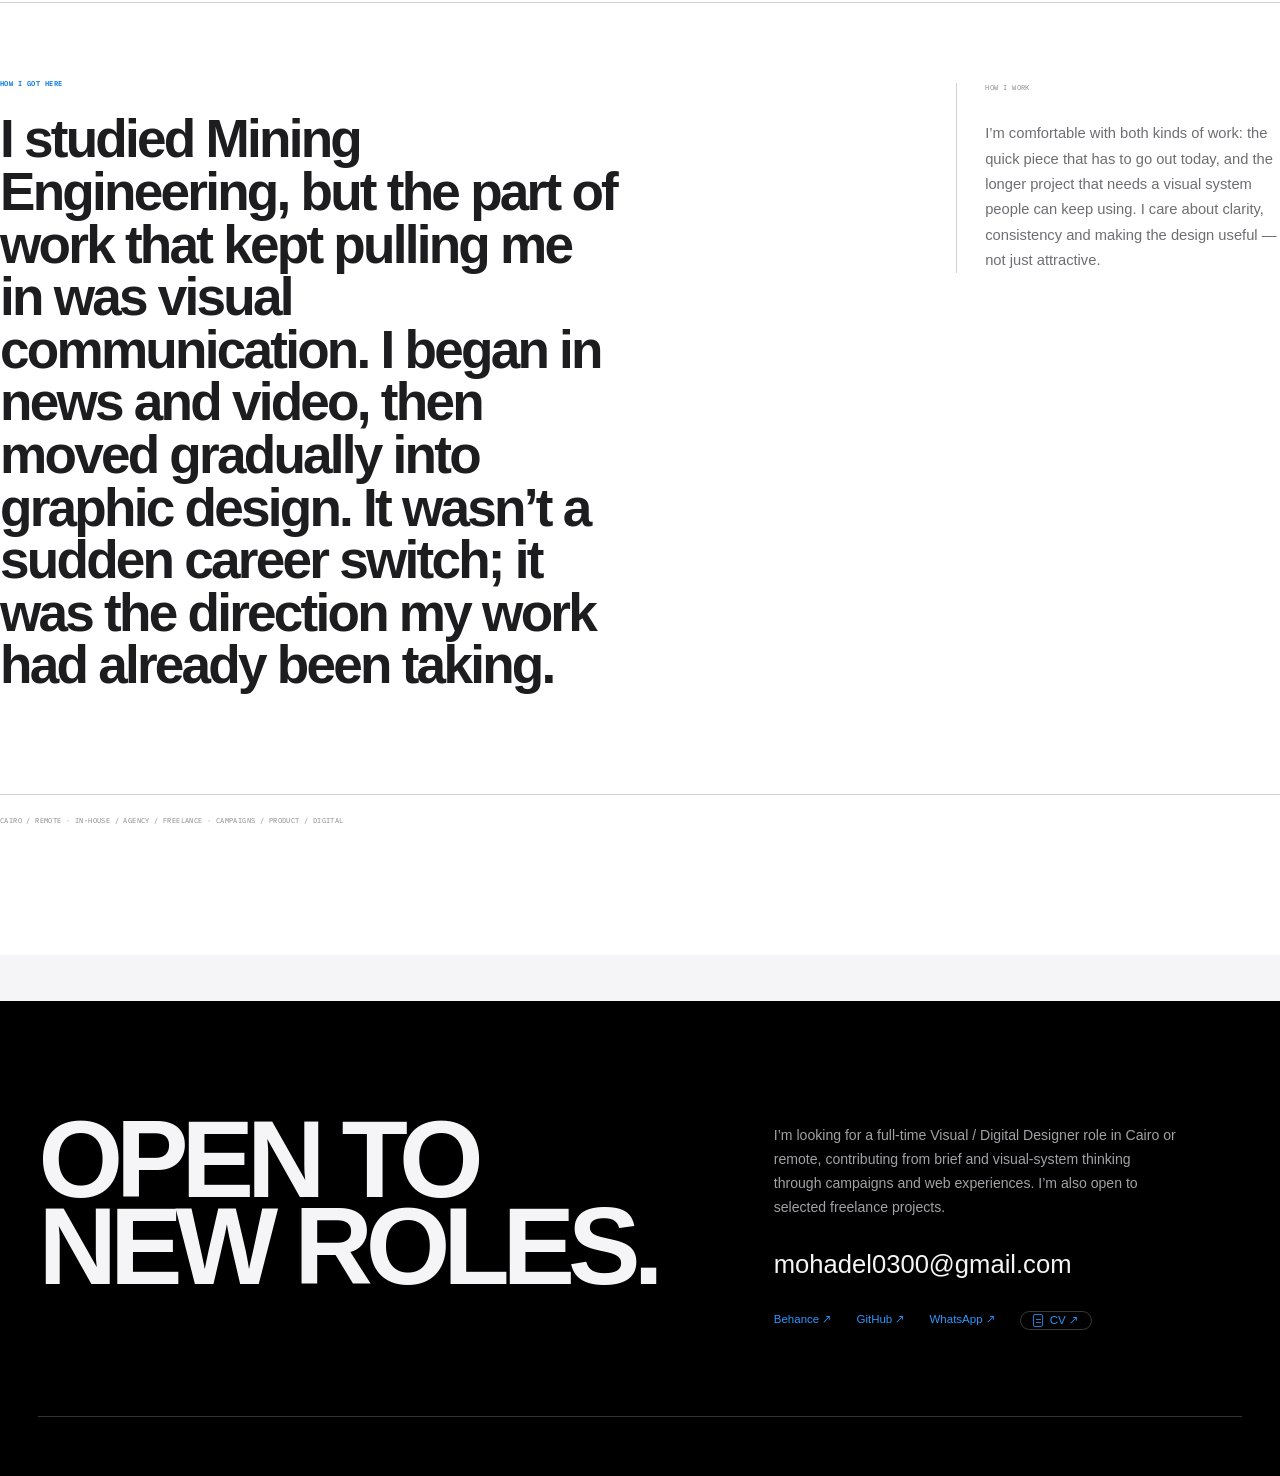
==== commit b0af7c1e: "feat: rebuild portfolio around recruiter case studies" ====
--- a/index.html
+++ b/index.html
@@ -3,15 +3,15 @@
 <head>
 <meta charset="utf-8"/>
 <meta content="width=device-width, initial-scale=1.0, viewport-fit=cover" name="viewport"/>
-<title>Mohamed Amer — Graphic / Visual Designer</title>
-<meta content="Mohamed Amer is a Cairo-based graphic designer creating clear visual systems for campaigns, products, Arabic social content and digital communication." name="description"/>
+<title>Mohamed Amer — Visual &amp; Digital Designer</title>
+<meta content="Mohamed Amer turns dense briefs and product specifications into clear Arabic brand systems, campaigns, product communication and interactive web experiences." name="description"/>
 <meta content="Mohamed Amer" name="author"/>
 <meta content="index,follow" name="robots"/>
 <meta content="#f5f5f7" name="theme-color"/>
 <link href="https://mohadel0300-blip.github.io/my-portofolio/" rel="canonical"/>
 <meta content="website" property="og:type"/>
-<meta content="Mohamed Amer — Graphic Designer" property="og:title"/>
-<meta content="Campaigns, product communication and Arabic social design, built with clarity and consistency." property="og:description"/>
+<meta content="Mohamed Amer — Visual &amp; Digital Designer" property="og:title"/>
+<meta content="Arabic brand systems, product communication, campaigns and interactive web experiences — built from brief to delivery." property="og:description"/>
 <meta content="https://mohadel0300-blip.github.io/my-portofolio/" property="og:url"/>
 <meta content="https://mohadel0300-blip.github.io/my-portofolio/brief-agency-signs.webp" property="og:image"/>
 <meta content="summary_large_image" name="twitter:card"/>
@@ -21,27 +21,26 @@
 <link href="redesign-v2.css?v=20260819-0445" rel="stylesheet"/>
 <link href="recruiter-mobile-rtl.css?v=20260819-0445" rel="stylesheet"/>
 <link href="recruiter-desktop-v1.css?v=20260819-0518" rel="stylesheet"/>
-<link href="recruiter-desktop-v2.css?v=20260819-0520" rel="stylesheet"/>
 <link data-archive-accordion="true" href="recruiter-archive-accordion.css?v=20260819-0548" rel="stylesheet"/>
 <link href="recruiter-affordance.css?v=20260819-0554" rel="stylesheet"/>
 <link href="portfolio-motion-v1.css?v=20260820-01" rel="stylesheet"/>
+<link href="portfolio-case-studies-v1.css?v=20260824-02" rel="stylesheet"/>
 </head>
 <body>
-<nav class="nav"><div class="shell nav-inner"><a class="brand" href="#top">MA.<small data-ar="بورتفوليو / 2026" data-en="PORTFOLIO / 2026">PORTFOLIO / 2026</small></a><div class="nav-links"><a data-ar="المشاريع" data-en="Projects" href="#projects">Projects</a><a data-ar="الخبرة" data-en="Experience" href="#experience">Experience</a><a data-ar="عني" data-en="About" href="#about">About</a><a data-ar="تواصل" data-en="Contact" href="#contact">Contact</a></div><div class="nav-actions"><button aria-label="التبديل إلى العربية" class="nav-btn" id="langToggle" type="button">AR</button><a class="cv-btn" data-ar="CV ↗" data-en="CV ↗" href="My cv English .pdf" rel="noopener" target="_blank">CV ↗</a></div></div></nav>
+<nav class="nav"><div class="shell nav-inner"><a class="brand" href="#top">MA.<small data-ar="بورتفوليو / 2026" data-en="PORTFOLIO / 2026">PORTFOLIO / 2026</small></a><div class="nav-links"><a data-ar="المشاريع" data-en="Projects" href="#projects">Projects</a><a data-ar="الخبرة" data-en="Experience" href="#experience">Experience</a><a data-ar="عني" data-en="About" href="#about">About</a><a data-ar="تواصل" data-en="Contact" href="#contact">Contact</a></div><div class="nav-actions"><button aria-label="التبديل إلى العربية" class="nav-btn" id="langToggle" type="button">AR</button><a class="cv-btn" data-ar="CV ↗" data-en="CV ↗" href="mohamed-amer-cv-2026.pdf" rel="noopener" target="_blank">CV ↗</a></div></div></nav>
 <main id="top">
 <div class="shell">
-<section class="hero"><div class="hero-copy"><div class="hero-inner"><div class="eyebrow"><i></i><span data-ar="مصمم جرافيك · حملات ومنتجات وسوشيال عربي · القاهرة / عن بُعد" data-en="Graphic Designer · Campaigns, Products &amp; Arabic Social · Cairo / Remote">Graphic Designer · Campaigns, Products &amp; Arabic Social · Cairo / Remote</span></div><h1><span data-ar="محمد" data-en="MOHAMED">MOHAMED</span><span data-ar="عامر" data-en="AMER">AMER</span></h1><div class="hero-message"><div class="hero-lead" data-ar="أحوّل البريف المزدحم إلى نظام بصري واضح يفهمه الجمهور ويقدر البراند يكمّل عليه." data-en="I turn busy briefs into clear visual systems that people can understand and brands can keep using.">I turn busy briefs into clear visual systems that people can understand and brands can keep using.</div><div><p data-ar="أنا محمد، مصمم جرافيك من القاهرة. من 2021 اشتغلت داخل شركات، كفريلانسر، ومع وكالة. أحوّل كل بريف إلى اتجاه بصري واضح، ثم أطبّقه على كل المقاسات والمواد التي يحتاجها المشروع." data-en="I’m Mohamed, a Cairo-based graphic designer. Since 2021, I’ve worked in-house, freelance and with an agency. I turn each brief into one clear direction, then adapt it to every format the project needs.">I’m Mohamed, a Cairo-based graphic designer. Since 2021, I’ve worked in-house, freelance and with an agency. I turn each brief into one clear direction, then adapt it to every format the project needs.</p><div class="hero-actions"><a class="hero-action primary" data-ar="شاهد المشاريع ↓" data-en="View projects ↓" href="#projects">View projects ↓</a><a class="hero-action" data-ar="السيرة الذاتية ↗" data-en="CV ↗" href="My cv English .pdf" rel="noopener" target="_blank">CV ↗</a></div></div></div></div></div><div class="hero-photo"><img alt="Mohamed Amer" decoding="async" fetchpriority="high" src="MINED.jpg"/></div></section>
-<section class="projects" id="projects"><div class="section-head"><div class="section-no" data-ar="01 / مشاريع مختارة" data-en="01 / SELECTED PROJECTS">01 / SELECTED PROJECTS</div><h2 data-ar="مشاريع مختارة." data-en="Selected projects.">Selected projects.</h2><p class="section-intro" data-ar="المشاريع التي توضّح طريقتي في التفكير: فكرة واضحة، ترتيب بصري، ثم تطبيقات تناسب الاستخدام الحقيقي." data-en="Projects that show how I think: find the clearest idea, build the visual hierarchy, then adapt it to the formats people will actually use.">Projects that show how I think: find the clearest idea, build the visual hierarchy, then adapt it to the formats people will actually use.</p></div><div class="project-list" id="selectedProjects"></div><div class="more-work"><div class="more-work-head"><h3 data-ar="أرشيف الأعمال" data-en="Work archive">Work archive</h3><p data-ar="أعمال إضافية أحتفظ بها هنا حتى يقدر المسؤول عن التوظيف يشوف المدى الكامل من غير ما تزاحم المشاريع الأساسية." data-en="Extra work kept here so a recruiter can see the range without letting it compete with the main projects.">Extra work kept here so a recruiter can see the range without letting it compete with the main projects.</p></div><div class="project-list" id="additionalProjects"></div></div></section>
+<section class="hero"><div class="hero-copy"><div class="hero-inner"><div class="eyebrow"><i></i><span data-ar="مصمم بصري ورقمي · أنظمة براند ومنتجات وويب عربي · القاهرة / عن بُعد" data-en="Visual &amp; Digital Designer · Brand, Product &amp; Arabic Web Systems · Cairo / Remote">Visual &amp; Digital Designer · Brand, Product &amp; Arabic Web Systems · Cairo / Remote</span></div><h1><span data-ar="محمد" data-en="MOHAMED">MOHAMED</span><span data-ar="عامر" data-en="AMER">AMER</span></h1><div class="hero-message"><div class="hero-lead" data-ar="أحوّل البريفات والمواصفات المعقّدة إلى أنظمة بصرية عربية واضحة — من الفكرة والمنتج إلى الحملة وتجربة الويب." data-en="I turn dense briefs and product specs into clear Arabic visual systems — from product and campaign to interactive web experience.">I turn dense briefs and product specs into clear Arabic visual systems — from product and campaign to interactive web experience.</div><div><p data-ar="أنا محمد، مصمم بصري ورقمي من القاهرة. منذ 2021 أعمل داخل الشركات ومع الوكالات وكفريلانسر، وأبني لكل مشروع ترتيبًا واضحًا للمعلومات ولغة بصرية يمكن تكييفها عبر المنتج، السوشيال، المطبوعات والويب." data-en="I’m Mohamed, a Cairo-based visual and digital designer. Since 2021, I’ve worked in-house, with agencies and independently, building clear information hierarchies and visual languages that adapt across product, social, print and web.">I’m Mohamed, a Cairo-based visual and digital designer. Since 2021, I’ve worked in-house, with agencies and independently, building clear information hierarchies and visual languages that adapt across product, social, print and web.</p><div class="hero-actions"><a class="hero-action primary" data-ar="شاهد دراسات الحالة ↓" data-en="View case studies ↓" href="#projects">View case studies ↓</a><a class="hero-action" data-ar="السيرة الذاتية ↗" data-en="CV ↗" href="mohamed-amer-cv-2026.pdf" rel="noopener" target="_blank">CV ↗</a></div></div></div></div></div><div class="hero-photo"><img alt="Mohamed Amer" decoding="async" fetchpriority="high" src="MINED.jpg"/></div></section>
+<section class="projects" id="projects"><div class="section-head"><div class="section-no" data-ar="01 / دراسات حالة مختارة" data-en="01 / SELECTED CASE STUDIES">01 / SELECTED CASE STUDIES</div><h2 data-ar="من البريف إلى النتيجة." data-en="From brief to outcome.">From brief to outcome.</h2><p class="section-intro" data-ar="أربع حالات توضّح المشكلة ودوري والقيود والقرارات التي بنت النظام النهائي — وليس المخرجات النهائية فقط." data-en="Four cases showing the problem, contribution, constraints and decisions behind the final system — not only the finished visuals.">Four cases showing the problem, contribution, constraints and decisions behind the final system — not only the finished visuals.</p></div><div class="project-list" id="selectedProjects"></div><div class="more-work"><div class="more-work-head"><h3 data-ar="أعمال مساندة" data-en="Supporting work">Supporting work</h3><p data-ar="عينات إضافية تثبت تنوع الخبرة من غير ما تزاحم دراسات الحالة الأساسية." data-en="Additional work that shows range without competing with the core case studies.">Additional work that shows range without competing with the core case studies.</p></div><div class="project-list" id="additionalProjects"></div></div></section>
 </div>
 <section class="experience" id="experience"><div class="shell"><div class="compact-head"><div class="section-no" data-ar="02 / الخبرة" data-en="02 / EXPERIENCE">02 / EXPERIENCE</div><h2 data-ar="الخبرة." data-en="Experience.">Experience.</h2></div><div class="career-grid"><div class="career-list"><div class="career-row"><div class="career-time">2026</div><div><div class="career-company">Brief Agency</div><div class="career-role" data-ar="مصمم بصري وجرافيك" data-en="Visual &amp; Graphic Designer">Visual &amp; Graphic Designer</div></div><p class="career-desc" data-ar="اشتغلت على حسابات لعملاء من مجالات مختلفة، وحوّلت بريفات الماركتنج والأكاونت إلى حملات ومحتوى سوشيال وتصميمات مواقع وبروفايلات وعروض تقديمية، من أول الفكرة حتى المراجعات والتسليم النهائي." data-en="Worked across client accounts, turning marketing and account briefs into campaigns, social content, website graphics, company profiles and presentations. I handled revisions and prepared final assets for publishing and delivery.">Worked across client accounts, turning marketing and account briefs into campaigns, social content, website graphics, company profiles and presentations. I handled revisions and prepared final assets for publishing and delivery.</p></div><div class="career-row"><div class="career-time">2022—2025</div><div><div class="career-company">Orient Detectors</div><div class="career-role" data-ar="مصمم جرافيك" data-en="Graphic Designer">Graphic Designer</div></div><p class="career-desc" data-ar="خلال قرابة ثلاث سنوات، حوّلت معلومات منتجات تقنية كثيفة إلى حملات وتصميمات سوشيال وكتالوجات وبروشورات أوضح وأسهل في الفهم." data-en="Spent nearly three years turning dense technical product information into clearer campaign visuals, social content, catalogs and brochures.">Spent nearly three years turning dense technical product information into clearer campaign visuals, social content, catalogs and brochures.</p></div><div class="career-row"><div class="career-time">2023—2025</div><div><div class="career-company">Jewelry Brand</div><div class="career-role" data-ar="مصمم جرافيك مستقل" data-en="Freelance Graphic Designer">Freelance Graphic Designer</div></div><p class="career-desc" data-ar="صممت محتوى سوشيال وترويجي يركّز على المنتج لبراند مجوهرات يعمل في السوق السعودي، مع اهتمام بالتكوين الفاخر وتفاصيل القطعة." data-en="Created product-led social and promotional work for a jewelry brand serving the Saudi market, with close attention to premium composition and product detail.">Created product-led social and promotional work for a jewelry brand serving the Saudi market, with close attention to premium composition and product detail.</p></div><div class="career-row"><div class="career-time">2024</div><div><div class="career-company">PHC Elixir</div><div class="career-role" data-ar="مصمم" data-en="Designer">Designer</div></div><p class="career-desc" data-ar="دعمت البراند بتصميمات ترويجية وسوشيال حسب احتياجات الحملات المختلفة." data-en="Supported the brand with promotional and social design for different campaign needs.">Supported the brand with promotional and social design for different campaign needs.</p></div><div class="career-row"><div class="career-time">2021—2022</div><div><div class="career-company">Al Sharq TV</div><div class="career-role" data-ar="مونتير فيديو / مصمم مالتيميديا" data-en="Video Editor / Multimedia Designer">Video Editor / Multimedia Designer</div></div><p class="career-desc" data-ar="بدأت في بيئة أخبار سريعة، وكنت أمنتج فيديوهات الأخبار والسوشيال يوميًا، وأصمم الصور المصغرة والجرافيك المساند للنشر." data-en="Started in a fast-paced newsroom, editing daily news and social videos and creating thumbnails and supporting graphics.">Started in a fast-paced newsroom, editing daily news and social videos and creating thumbnails and supporting graphics.</p></div></div><div class="skills-card"><div class="skill-label" data-ar="مجالات العمل الأساسية" data-en="CORE WORK">CORE WORK</div><div class="skill-row"><strong data-ar="الحملات والـKey Visuals" data-en="Campaigns &amp; Key Visuals">Campaigns &amp; Key Visuals</strong><p data-ar="الفكرة البصرية الأساسية وتطبيقاتها داخل الحملة." data-en="Main campaign visuals and the adaptations built around them.">Main campaign visuals and the adaptations built around them.</p></div><div class="skill-row"><strong data-ar="التواصل البصري للمنتجات" data-en="Product Communication">Product Communication</strong><p data-ar="تصميمات تركز على المنتج وتوضح مميزاته بصريًا." data-en="Product-focused layouts and visual communication around features and offers.">Product-focused layouts and visual communication around features and offers.</p></div><div class="skill-row"><strong data-ar="السوشيال والتصميم الرقمي" data-en="Social &amp; Digital Design">Social &amp; Digital Design</strong><p data-ar="محتوى سوشيال، حملات رقمية وتصميمات يومية للبراند." data-en="Social content, digital campaigns and day-to-day brand communication.">Social content, digital campaigns and day-to-day brand communication.</p></div><div class="tools">Photoshop · Illustrator · InDesign · Figma · Premiere Pro · After Effects · AI Image Tools</div></div></div></div></section>
 <section class="about" id="about"><div class="shell"><div class="compact-head"><div class="section-no" data-ar="03 / عني" data-en="03 / ABOUT">03 / ABOUT</div><h2 data-ar="المسار." data-en="The path.">The path.</h2></div><div class="about-grid"><p class="about-lead" data-ar="دراستي كانت هندسة تعدين، لكن الجزء الذي كان يشدني في كل شغل هو التواصل البصري. بدأت في الأخبار والفيديو، وبعدها انتقلت تدريجيًا للجرافيك ديزاين. لم يكن تغييرًا مفاجئًا؛ كان هو الاتجاه الذي أخذني إليه شغلي من البداية." data-en="I studied Mining Engineering, but the part of work that kept pulling me in was visual communication. I began in news and video, then moved gradually into graphic design. It wasn’t a sudden career switch; it was the direction my work had already been taking.">I studied Mining Engineering, but the part of work that kept pulling me in was visual communication. I began in news and video, then moved gradually into graphic design. It wasn’t a sudden career switch; it was the direction my work had already been taking.</p><p class="about-copy" data-ar="أنا مرتاح مع النوعين من الشغل: القطعة السريعة التي لازم تخرج اليوم، والمشروع الأطول الذي يحتاج نظامًا بصريًا يقدر الفريق يكمل عليه. يهمني الوضوح والاتساق وأن يكون التصميم مفيدًا — وليس جذابًا فقط." data-en="I’m comfortable with both kinds of work: the quick piece that has to go out today, and the longer project that needs a visual system people can keep using. I care about clarity, consistency and making the design useful — not just attractive.">I’m comfortable with both kinds of work: the quick piece that has to go out today, and the longer project that needs a visual system people can keep using. I care about clarity, consistency and making the design useful — not just attractive.</p></div></div></section>
-<section class="contact" id="contact"><div class="shell"><div class="contact-grid"><h2 data-ar="متاح&lt;br&gt;لفرص جديدة." data-en="OPEN TO&lt;br&gt;NEW ROLES.">OPEN TO<br/>NEW ROLES.</h2><div><p data-ar="بدور على دور Graphic Designer / Visual Designer بدوام كامل في القاهرة أو عن بُعد، أقدر فيه أتحمل مسؤولية الحملات والتواصل البصري اليومي للبراند. ومتاح أيضًا لمشاريع فريلانس مختارة." data-en="I’m looking for a full-time Graphic Designer / Visual Designer role in Cairo or remote, where I can take ownership of campaigns and day-to-day brand communication. I’m also open to selected freelance projects.">I’m looking for a full-time Graphic Designer / Visual Designer role in Cairo or remote, where I can take ownership of campaigns and day-to-day brand communication. I’m also open to selected freelance projects.</p><a class="email" href="mailto:mohadel0300@gmail.com">mohadel0300@gmail.com</a><div class="contact-links"><a href="https://www.behance.net/mohamedadel526" rel="noopener" target="_blank">Behance ↗</a><a data-ar="WhatsApp ↗" data-en="WhatsApp ↗" href="https://wa.me/905534766703" rel="noopener" target="_blank">WhatsApp ↗</a><a href="My cv English .pdf" rel="noopener" target="_blank">CV ↗</a></div></div></div><div class="footer"><span data-ar="© 2026 محمد عامر" data-en="© 2026 Mohamed Amer">© 2026 Mohamed Amer</span><span data-ar="مصمم جرافيك · حملات ومنتجات وسوشيال عربي · القاهرة / عن بُعد" data-en="Graphic Designer · Campaigns, Products &amp; Arabic Social · Cairo / Remote">Graphic Designer · Campaigns, Products &amp; Arabic Social · Cairo / Remote</span></div></div></section>
+<section class="contact" id="contact"><div class="shell"><div class="contact-grid"><h2 data-ar="متاح&lt;br&gt;لفرص جديدة." data-en="OPEN TO&lt;br&gt;NEW ROLES.">OPEN TO<br/>NEW ROLES.</h2><div><p data-ar="أبحث عن دور Visual / Digital Designer بدوام كامل في القاهرة أو عن بُعد، أشارك فيه من تنظيم البريف وصناعة النظام البصري إلى الحملات وتجارب الويب. ومتاح أيضًا لمشاريع فريلانس مختارة." data-en="I’m looking for a full-time Visual / Digital Designer role in Cairo or remote, contributing from brief and visual-system thinking through campaigns and web experiences. I’m also open to selected freelance projects.">I’m looking for a full-time Visual / Digital Designer role in Cairo or remote, contributing from brief and visual-system thinking through campaigns and web experiences. I’m also open to selected freelance projects.</p><a class="email" href="mailto:mohadel0300@gmail.com">mohadel0300@gmail.com</a><div class="contact-links"><a href="https://www.behance.net/mohamedadel526" rel="noopener" target="_blank">Behance ↗</a><a href="https://github.com/mohadel0300-blip" rel="noopener" target="_blank">GitHub ↗</a><a data-ar="WhatsApp ↗" data-en="WhatsApp ↗" href="https://wa.me/905056237320" rel="noopener" target="_blank">WhatsApp ↗</a><a href="mohamed-amer-cv-2026.pdf" rel="noopener" target="_blank">CV ↗</a></div></div></div><div class="footer"><span data-ar="© 2026 محمد عامر" data-en="© 2026 Mohamed Amer">© 2026 Mohamed Amer</span><span data-ar="مصمم بصري ورقمي · أنظمة براند ومنتجات وويب عربي · القاهرة / عن بُعد" data-en="Visual &amp; Digital Designer · Brand, Product &amp; Arabic Web Systems · Cairo / Remote">Visual &amp; Digital Designer · Brand, Product &amp; Arabic Web Systems · Cairo / Remote</span></div></div></section>
 </main>
 <figure aria-hidden="true" aria-labelledby="lightboxCaption" aria-modal="true" class="lightbox" id="lightbox" role="dialog" tabindex="-1"><button aria-label="Close image" class="lightbox-close" id="lightboxClose" type="button">×</button><img alt="" decoding="async" id="lightboxImage" src=""/><figcaption class="lightbox-cap" id="lightboxCaption"></figcaption></figure>
 <script src="redesign-v2.js?v=20260820-01"></script>
-<script src="brand-project-groups.js?v=20260820-01"></script>
-<script data-archive-accordion="true" src="recruiter-archive-accordion.js?v=20260819-0548"></script>
-<script src="recruiter-desktop-v2.js?v=20260819-0554"></script>
+<script src="brand-project-groups.js?v=20260824-02"></script>
+<script data-archive-accordion="true" src="recruiter-archive-accordion.js?v=20260824-02"></script>
 <script src="portfolio-motion-v1.js?v=20260820-01"></script>
 </body>
 </html>
--- a/portfolio-case-studies-v1.css
+++ b/portfolio-case-studies-v1.css
@@ -0,0 +1,169 @@
+/* 2026 recruiter pass: four evidence-led case studies, preserving the existing visual system. */
+
+.impact-summary{
+  max-width:58ch;
+  margin:12px 0 0;
+  color:var(--muted);
+  font-size:.78rem;
+  line-height:1.62;
+}
+
+.project-view-copy{
+  display:block!important;
+  max-width:760px;
+}
+
+.case-intro{
+  margin:0 0 26px;
+  color:var(--ink)!important;
+  font-size:clamp(1rem,1.2vw,1.2rem)!important;
+  line-height:1.6!important;
+}
+
+.case-facts{
+  border-top:1px solid var(--line);
+}
+
+.case-fact{
+  display:grid;
+  grid-template-columns:minmax(112px,.32fr) minmax(0,1fr);
+  gap:20px;
+  padding:16px 0;
+  border-bottom:1px solid var(--line);
+}
+
+.case-fact>span{
+  color:var(--muted);
+  font-family:'IBM Plex Mono',monospace;
+  font-size:.48rem;
+  line-height:1.5;
+  letter-spacing:.06em;
+  text-transform:uppercase;
+}
+
+.case-fact>p{
+  margin:0;
+  color:var(--ink);
+  font-size:.8rem;
+  line-height:1.65;
+}
+
+.case-fact-outcome>p{font-weight:600}
+
+.case-links{
+  display:flex;
+  flex-wrap:wrap;
+  gap:12px 20px;
+  padding-top:20px;
+}
+
+.case-links a{
+  color:var(--blue);
+  font-size:.76rem;
+  font-weight:600;
+}
+
+[dir="rtl"] .impact-summary,
+[dir="rtl"] .case-intro,
+[dir="rtl"] .case-fact>p{
+  line-height:1.85;
+}
+
+[dir="rtl"] .case-fact>span{
+  font-family:'IBM Plex Sans Arabic',sans-serif;
+  letter-spacing:0;
+  text-transform:none;
+}
+
+@media(min-width:981px){
+  .projects .recruiter-featured{
+    display:grid;
+    grid-template-columns:repeat(12,minmax(0,1fr));
+    gap:clamp(56px,7vw,104px) 18px;
+  }
+
+  .projects .recruiter-featured>.impact-project{min-width:0}
+  .projects .recruiter-featured>.impact-project:nth-child(1){grid-column:1/-1}
+  .projects .recruiter-featured>.impact-project:nth-child(2){grid-column:1/span 7}
+  .projects .recruiter-featured>.impact-project:nth-child(3){grid-column:8/-1}
+  .projects .recruiter-featured>.impact-project:nth-child(4){grid-column:3/11}
+
+  .projects .recruiter-featured>.impact-project:nth-child(1) .impact-visual{aspect-ratio:16/8.8}
+  .projects .recruiter-featured>.impact-project:nth-child(2) .impact-visual,
+  .projects .recruiter-featured>.impact-project:nth-child(3) .impact-visual{aspect-ratio:4/3}
+  .projects .recruiter-featured>.impact-project:nth-child(4) .impact-visual{aspect-ratio:16/10}
+
+  .project-view-head{
+    display:grid;
+    grid-template-columns:minmax(0,.8fr) minmax(420px,1.2fr);
+    gap:clamp(48px,7vw,112px);
+    align-items:start;
+    margin-bottom:clamp(46px,6vw,82px);
+  }
+
+  .project-view h2{font-size:clamp(4rem,6vw,7.4rem)}
+  .project-view-gallery{margin-top:0}
+}
+
+@media(max-width:980px){
+  .impact-summary{
+    margin-top:9px;
+    font-size:.74rem;
+    line-height:1.55;
+    display:-webkit-box;
+    -webkit-line-clamp:3;
+    -webkit-box-orient:vertical;
+    overflow:hidden;
+  }
+
+  .project-view-copy{max-width:none}
+}
+
+@media(max-width:760px){
+  .nav-inner{
+    grid-template-columns:auto minmax(0,1fr) auto!important;
+    gap:10px!important;
+  }
+
+  .nav-links{
+    display:flex!important;
+    justify-content:center;
+    gap:12px;
+    font-size:.61rem;
+  }
+
+  .nav-links a:nth-child(2),
+  .nav-links a:nth-child(3){display:none}
+
+  .nav-actions{gap:9px!important}
+
+  .section-intro{
+    display:block!important;
+    font-size:.78rem;
+    line-height:1.65;
+  }
+
+  .impact-info{
+    grid-template-columns:32px minmax(0,1fr);
+    grid-template-areas:"no title" ". count" ". open";
+  }
+
+  .impact-info>div{grid-area:title}
+  .impact-count{grid-area:count;justify-self:start!important}
+  .impact-open{grid-area:open;justify-self:start!important}
+  .impact-summary{-webkit-line-clamp:4}
+
+  .project-view-head{display:block!important}
+  .project-view-copy{display:block!important;margin-top:24px}
+  .case-intro{font-size:.88rem!important;line-height:1.78!important}
+  .case-fact{display:block;padding:14px 0}
+  .case-fact>span{display:block;margin-bottom:7px}
+  .case-fact>p{font-size:.78rem;line-height:1.72}
+  .case-links{display:grid;gap:10px;padding-top:18px}
+  .case-links a{display:inline-flex;align-items:center;min-height:36px}
+}
+
+@media(max-width:390px){
+  .nav-links{gap:8px;font-size:.57rem}
+  .cv-btn{display:none!important}
+}
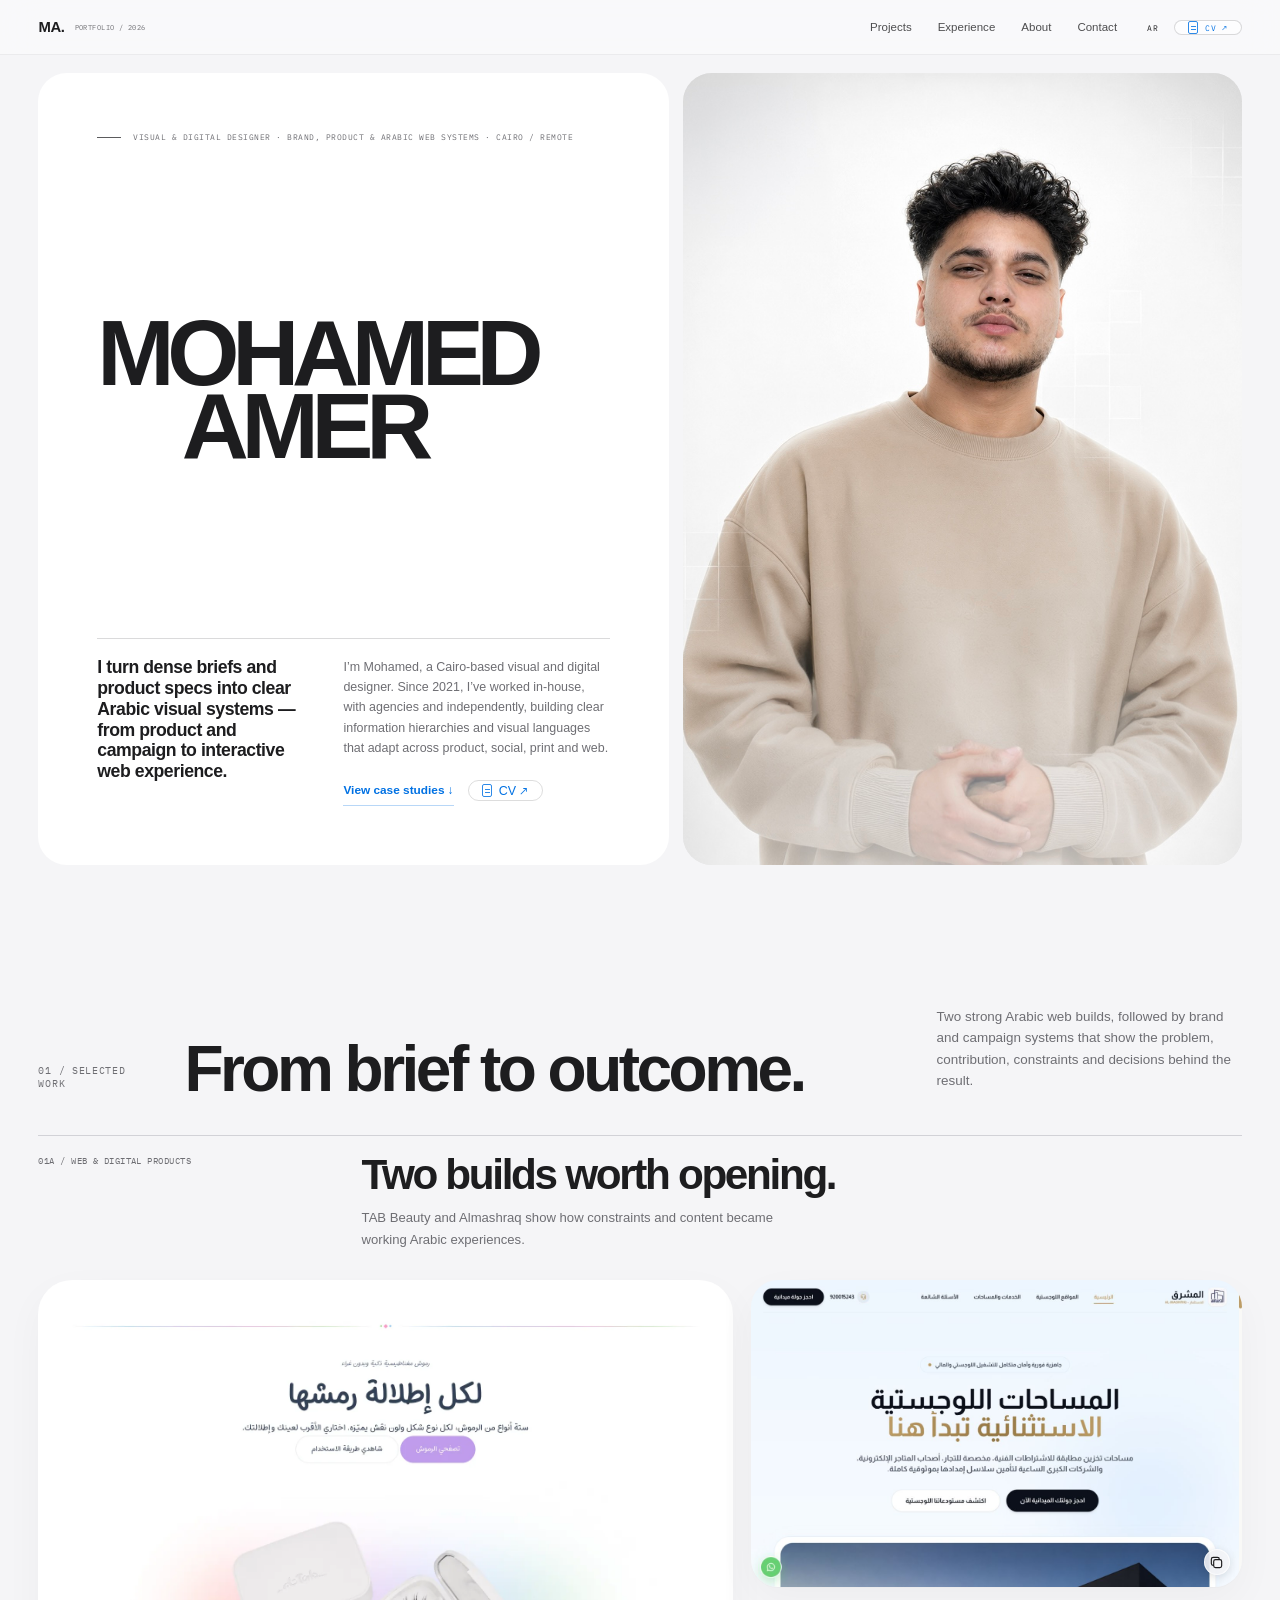
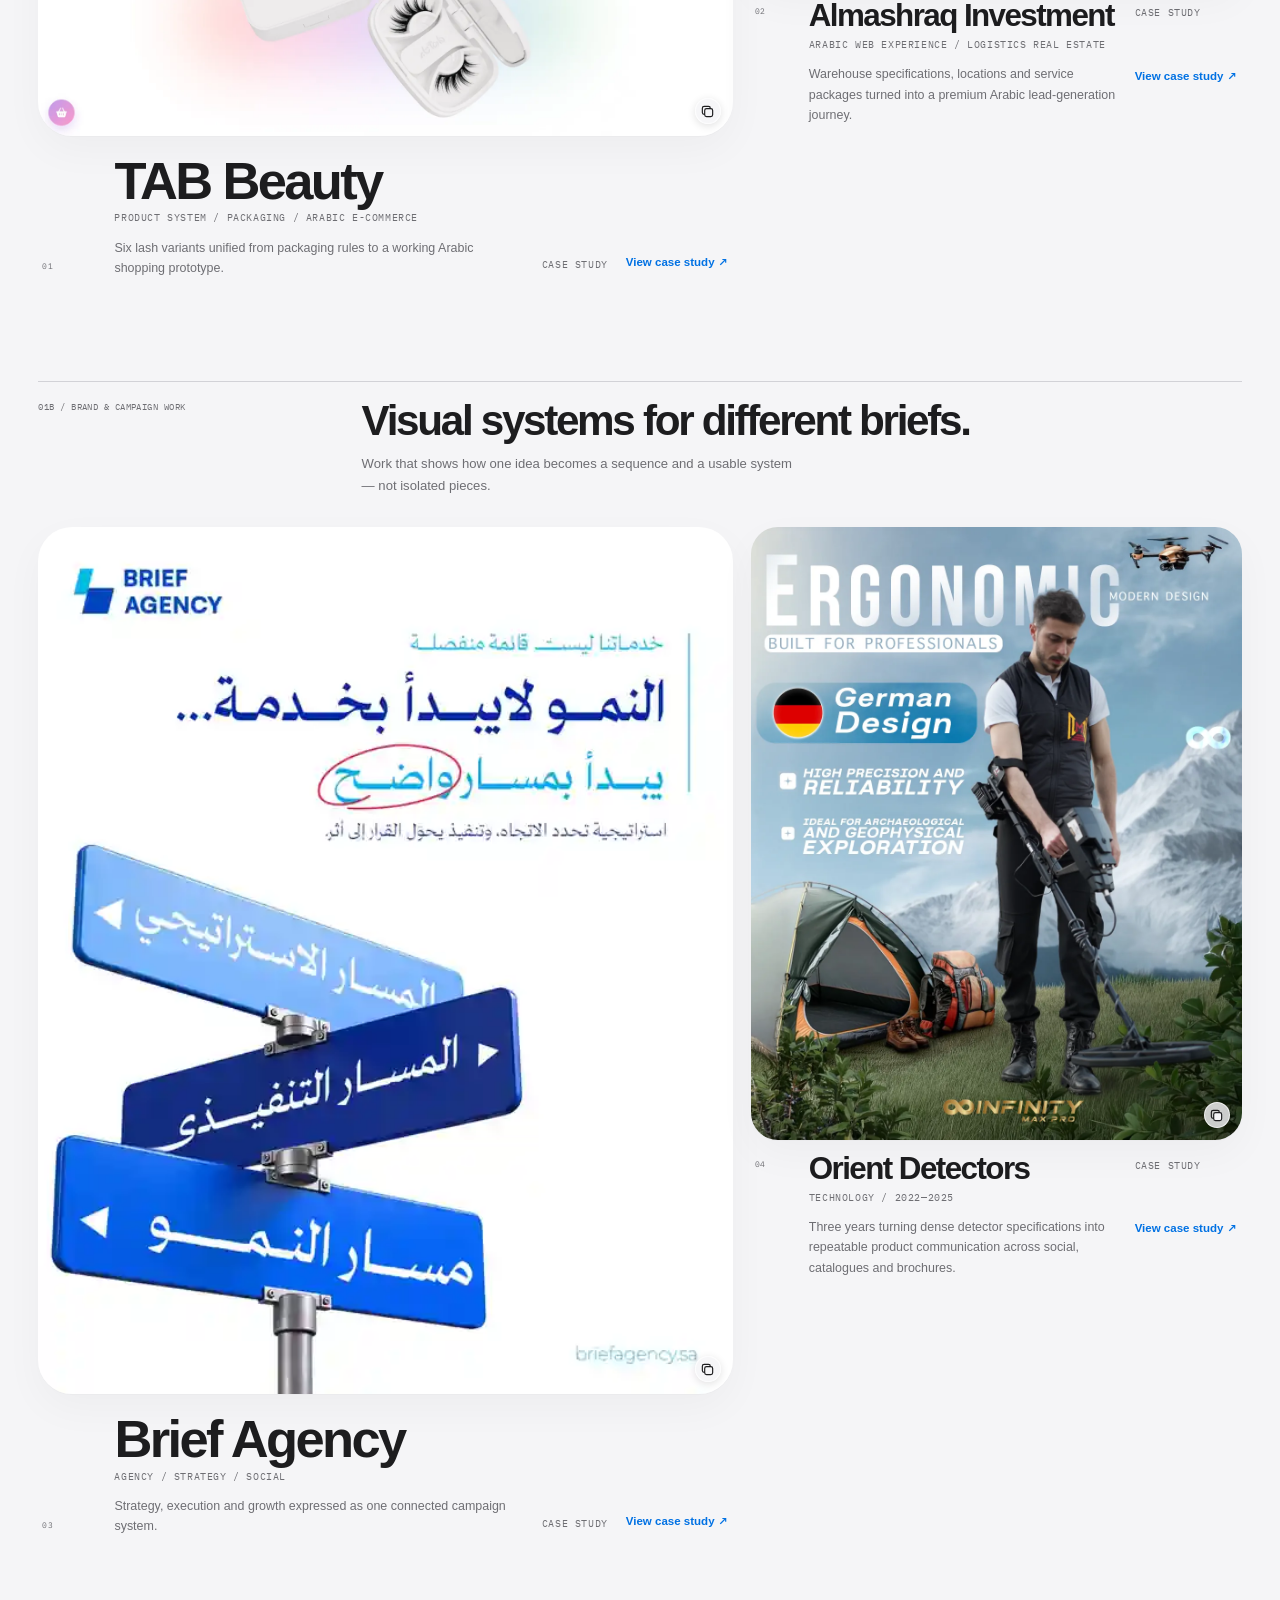
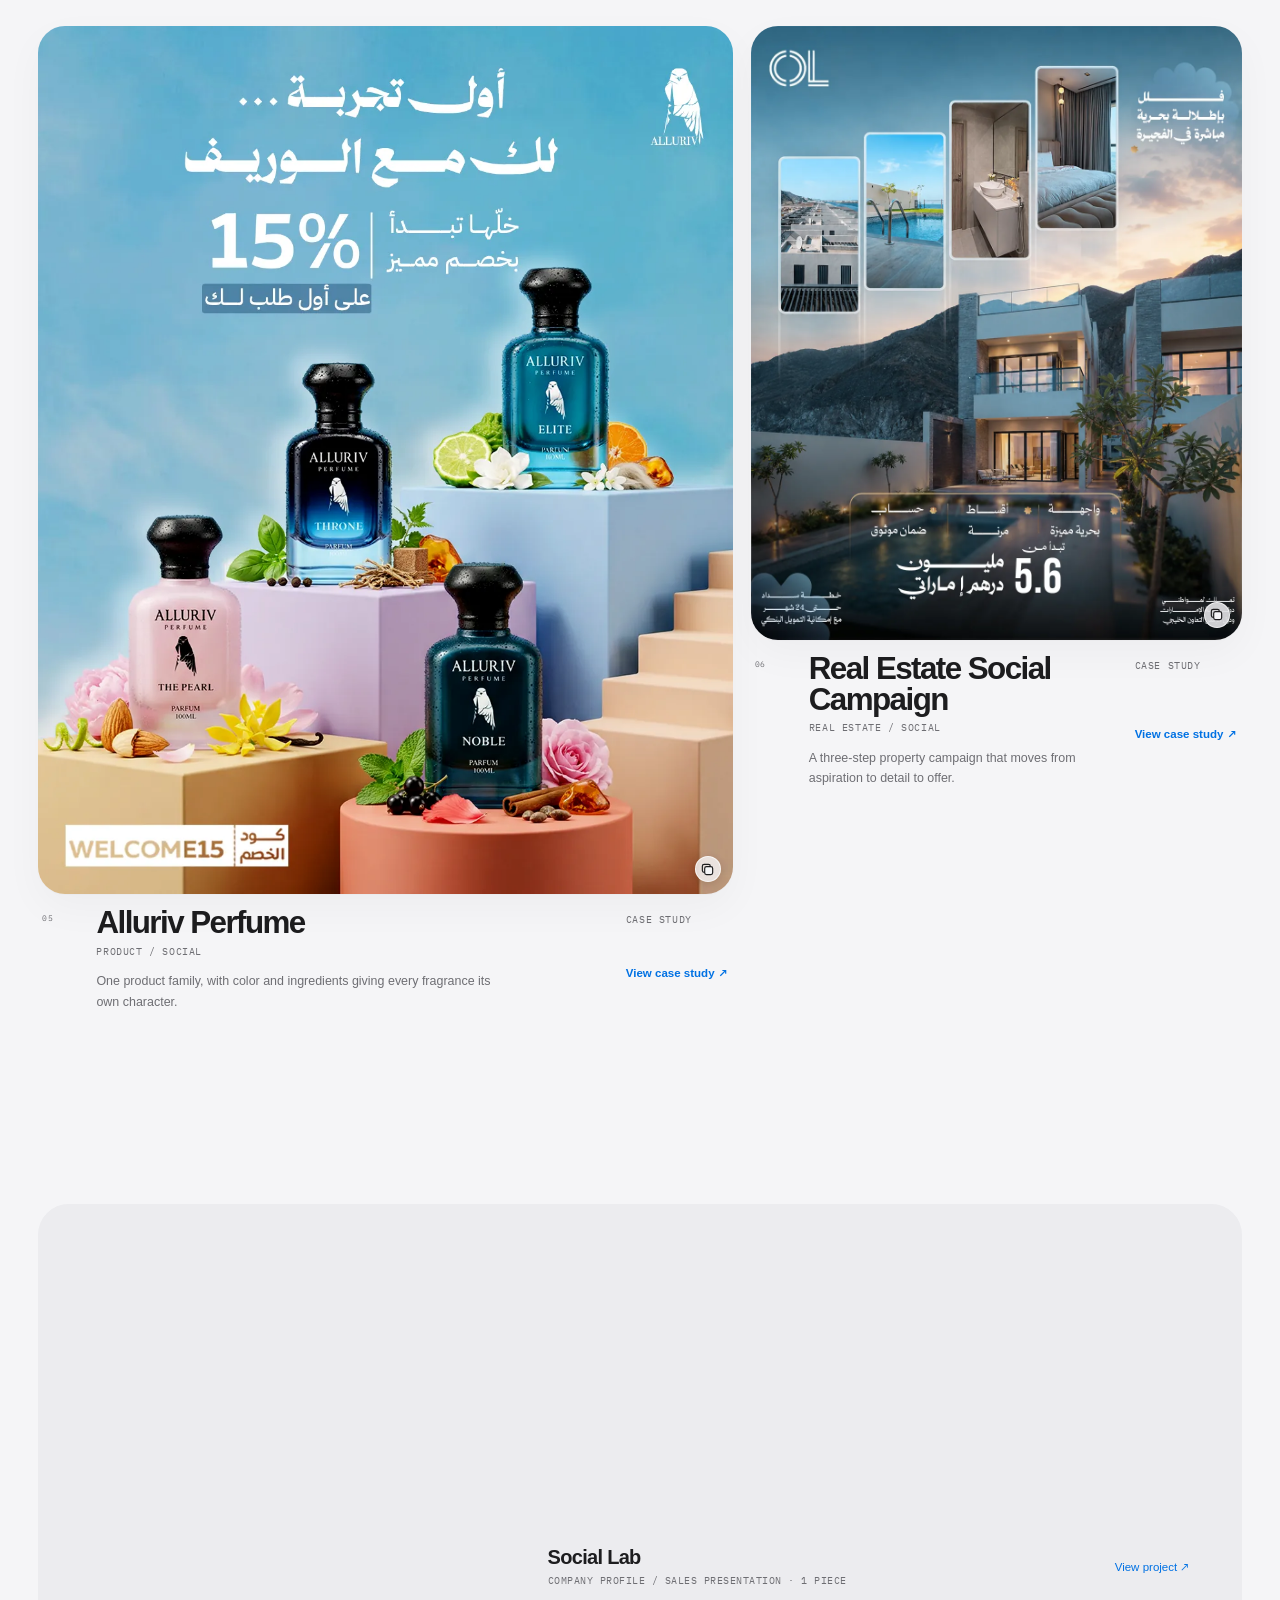
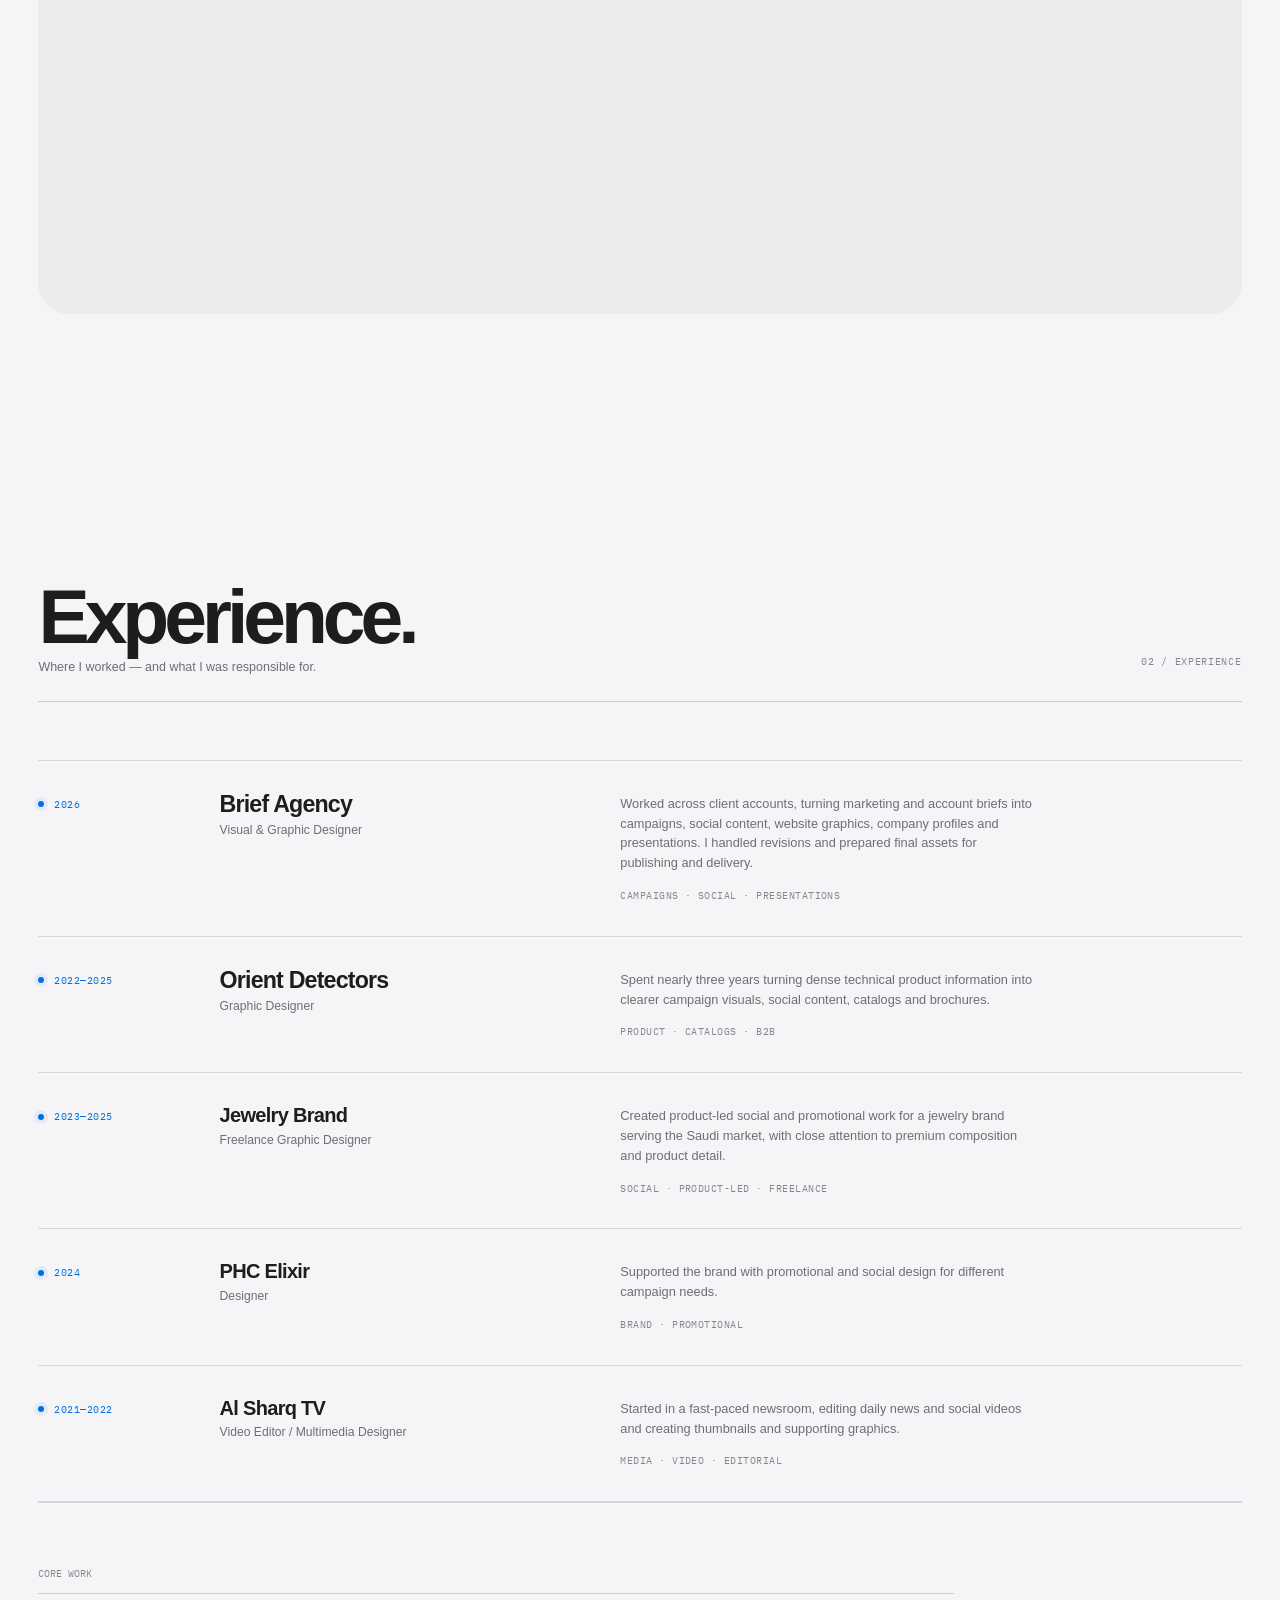
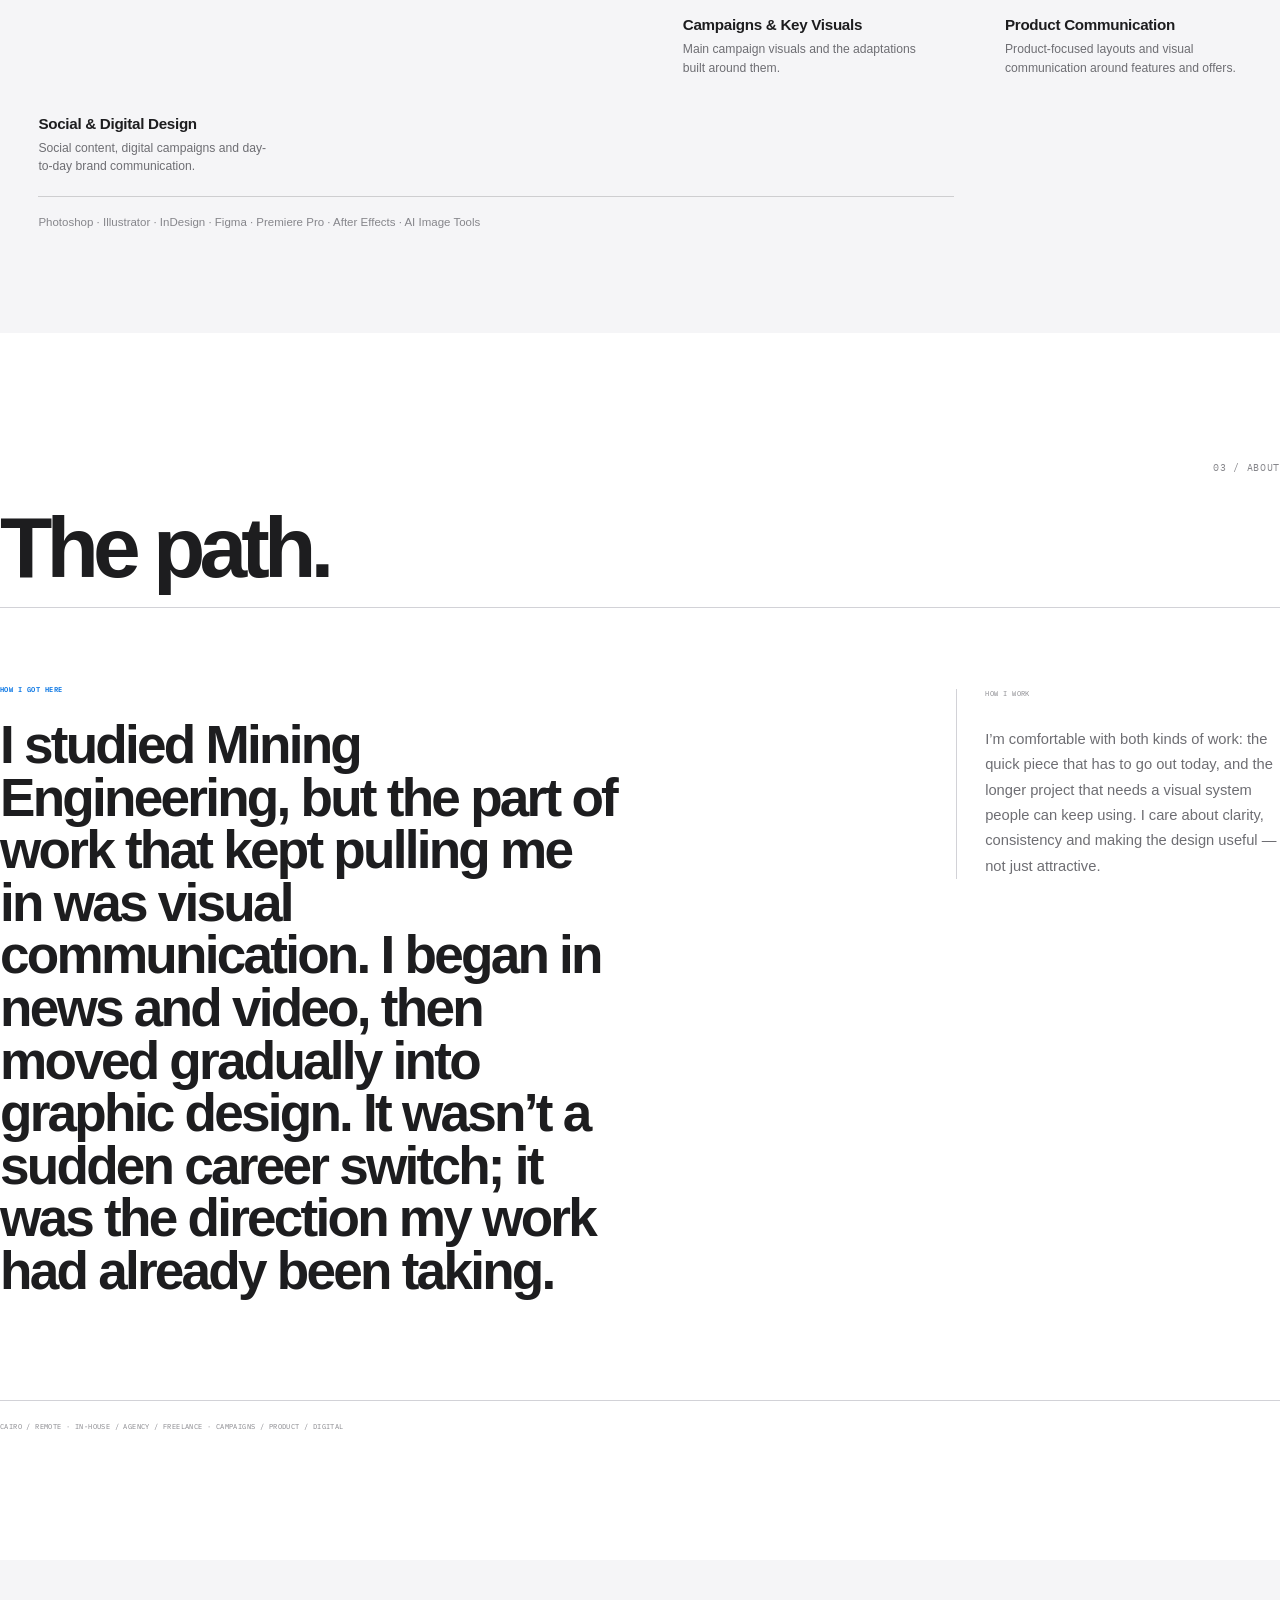
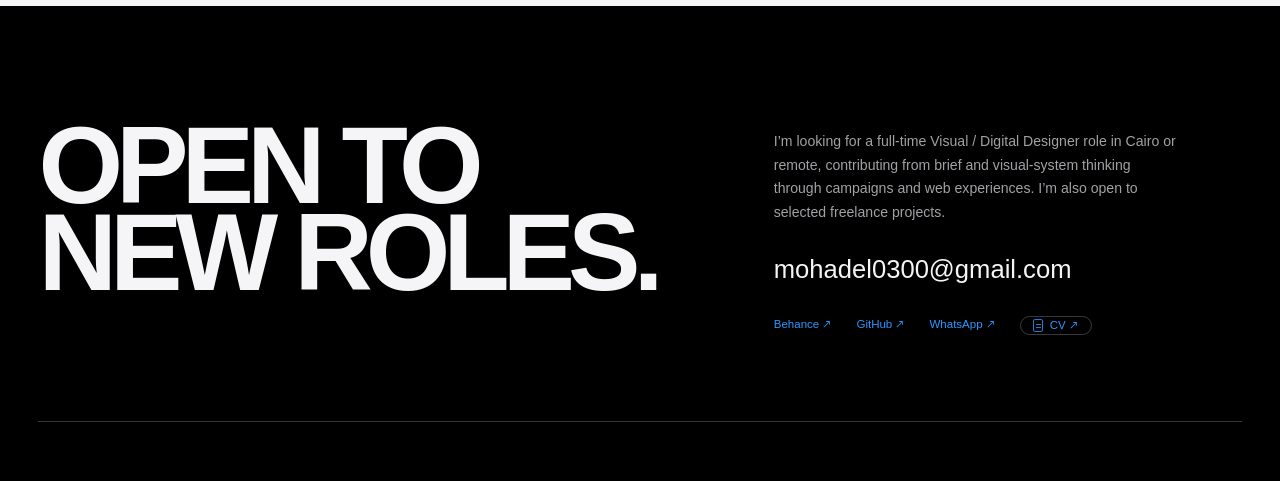
==== commit b9293bc5: "feat: separate web cases from brand work" ====
--- a/index.html
+++ b/index.html
@@ -24,14 +24,14 @@
 <link data-archive-accordion="true" href="recruiter-archive-accordion.css?v=20260819-0548" rel="stylesheet"/>
 <link href="recruiter-affordance.css?v=20260819-0554" rel="stylesheet"/>
 <link href="portfolio-motion-v1.css?v=20260820-01" rel="stylesheet"/>
-<link href="portfolio-case-studies-v1.css?v=20260824-02" rel="stylesheet"/>
+<link href="portfolio-case-studies-v1.css?v=20260824-03" rel="stylesheet"/>
 </head>
 <body>
 <nav class="nav"><div class="shell nav-inner"><a class="brand" href="#top">MA.<small data-ar="بورتفوليو / 2026" data-en="PORTFOLIO / 2026">PORTFOLIO / 2026</small></a><div class="nav-links"><a data-ar="المشاريع" data-en="Projects" href="#projects">Projects</a><a data-ar="الخبرة" data-en="Experience" href="#experience">Experience</a><a data-ar="عني" data-en="About" href="#about">About</a><a data-ar="تواصل" data-en="Contact" href="#contact">Contact</a></div><div class="nav-actions"><button aria-label="التبديل إلى العربية" class="nav-btn" id="langToggle" type="button">AR</button><a class="cv-btn" data-ar="CV ↗" data-en="CV ↗" href="mohamed-amer-cv-2026.pdf" rel="noopener" target="_blank">CV ↗</a></div></div></nav>
 <main id="top">
 <div class="shell">
 <section class="hero"><div class="hero-copy"><div class="hero-inner"><div class="eyebrow"><i></i><span data-ar="مصمم بصري ورقمي · أنظمة براند ومنتجات وويب عربي · القاهرة / عن بُعد" data-en="Visual &amp; Digital Designer · Brand, Product &amp; Arabic Web Systems · Cairo / Remote">Visual &amp; Digital Designer · Brand, Product &amp; Arabic Web Systems · Cairo / Remote</span></div><h1><span data-ar="محمد" data-en="MOHAMED">MOHAMED</span><span data-ar="عامر" data-en="AMER">AMER</span></h1><div class="hero-message"><div class="hero-lead" data-ar="أحوّل البريفات والمواصفات المعقّدة إلى أنظمة بصرية عربية واضحة — من الفكرة والمنتج إلى الحملة وتجربة الويب." data-en="I turn dense briefs and product specs into clear Arabic visual systems — from product and campaign to interactive web experience.">I turn dense briefs and product specs into clear Arabic visual systems — from product and campaign to interactive web experience.</div><div><p data-ar="أنا محمد، مصمم بصري ورقمي من القاهرة. منذ 2021 أعمل داخل الشركات ومع الوكالات وكفريلانسر، وأبني لكل مشروع ترتيبًا واضحًا للمعلومات ولغة بصرية يمكن تكييفها عبر المنتج، السوشيال، المطبوعات والويب." data-en="I’m Mohamed, a Cairo-based visual and digital designer. Since 2021, I’ve worked in-house, with agencies and independently, building clear information hierarchies and visual languages that adapt across product, social, print and web.">I’m Mohamed, a Cairo-based visual and digital designer. Since 2021, I’ve worked in-house, with agencies and independently, building clear information hierarchies and visual languages that adapt across product, social, print and web.</p><div class="hero-actions"><a class="hero-action primary" data-ar="شاهد دراسات الحالة ↓" data-en="View case studies ↓" href="#projects">View case studies ↓</a><a class="hero-action" data-ar="السيرة الذاتية ↗" data-en="CV ↗" href="mohamed-amer-cv-2026.pdf" rel="noopener" target="_blank">CV ↗</a></div></div></div></div></div><div class="hero-photo"><img alt="Mohamed Amer" decoding="async" fetchpriority="high" src="MINED.jpg"/></div></section>
-<section class="projects" id="projects"><div class="section-head"><div class="section-no" data-ar="01 / دراسات حالة مختارة" data-en="01 / SELECTED CASE STUDIES">01 / SELECTED CASE STUDIES</div><h2 data-ar="من البريف إلى النتيجة." data-en="From brief to outcome.">From brief to outcome.</h2><p class="section-intro" data-ar="أربع حالات توضّح المشكلة ودوري والقيود والقرارات التي بنت النظام النهائي — وليس المخرجات النهائية فقط." data-en="Four cases showing the problem, contribution, constraints and decisions behind the final system — not only the finished visuals.">Four cases showing the problem, contribution, constraints and decisions behind the final system — not only the finished visuals.</p></div><div class="project-list" id="selectedProjects"></div><div class="more-work"><div class="more-work-head"><h3 data-ar="أعمال مساندة" data-en="Supporting work">Supporting work</h3><p data-ar="عينات إضافية تثبت تنوع الخبرة من غير ما تزاحم دراسات الحالة الأساسية." data-en="Additional work that shows range without competing with the core case studies.">Additional work that shows range without competing with the core case studies.</p></div><div class="project-list" id="additionalProjects"></div></div></section>
+<section class="projects" id="projects"><div class="section-head"><div class="section-no" data-ar="01 / أعمال مختارة" data-en="01 / SELECTED WORK">01 / SELECTED WORK</div><h2 data-ar="من البريف إلى النتيجة." data-en="From brief to outcome.">From brief to outcome.</h2><p class="section-intro" data-ar="موقعان عربيان قويان، ثم أنظمة براند وحملات توضّح المشكلة ودوري والقيود والقرارات وراء النتيجة." data-en="Two strong Arabic web builds, followed by brand and campaign systems that show the problem, contribution, constraints and decisions behind the result.">Two strong Arabic web builds, followed by brand and campaign systems that show the problem, contribution, constraints and decisions behind the result.</p></div><div class="project-list" id="selectedProjects"></div><div class="more-work"><div class="more-work-head"><h3 data-ar="أعمال مساندة" data-en="Supporting work">Supporting work</h3><p data-ar="عينات إضافية تثبت تنوع الخبرة من غير ما تزاحم دراسات الحالة الأساسية." data-en="Additional work that shows range without competing with the core case studies.">Additional work that shows range without competing with the core case studies.</p></div><div class="project-list" id="additionalProjects"></div></div></section>
 </div>
 <section class="experience" id="experience"><div class="shell"><div class="compact-head"><div class="section-no" data-ar="02 / الخبرة" data-en="02 / EXPERIENCE">02 / EXPERIENCE</div><h2 data-ar="الخبرة." data-en="Experience.">Experience.</h2></div><div class="career-grid"><div class="career-list"><div class="career-row"><div class="career-time">2026</div><div><div class="career-company">Brief Agency</div><div class="career-role" data-ar="مصمم بصري وجرافيك" data-en="Visual &amp; Graphic Designer">Visual &amp; Graphic Designer</div></div><p class="career-desc" data-ar="اشتغلت على حسابات لعملاء من مجالات مختلفة، وحوّلت بريفات الماركتنج والأكاونت إلى حملات ومحتوى سوشيال وتصميمات مواقع وبروفايلات وعروض تقديمية، من أول الفكرة حتى المراجعات والتسليم النهائي." data-en="Worked across client accounts, turning marketing and account briefs into campaigns, social content, website graphics, company profiles and presentations. I handled revisions and prepared final assets for publishing and delivery.">Worked across client accounts, turning marketing and account briefs into campaigns, social content, website graphics, company profiles and presentations. I handled revisions and prepared final assets for publishing and delivery.</p></div><div class="career-row"><div class="career-time">2022—2025</div><div><div class="career-company">Orient Detectors</div><div class="career-role" data-ar="مصمم جرافيك" data-en="Graphic Designer">Graphic Designer</div></div><p class="career-desc" data-ar="خلال قرابة ثلاث سنوات، حوّلت معلومات منتجات تقنية كثيفة إلى حملات وتصميمات سوشيال وكتالوجات وبروشورات أوضح وأسهل في الفهم." data-en="Spent nearly three years turning dense technical product information into clearer campaign visuals, social content, catalogs and brochures.">Spent nearly three years turning dense technical product information into clearer campaign visuals, social content, catalogs and brochures.</p></div><div class="career-row"><div class="career-time">2023—2025</div><div><div class="career-company">Jewelry Brand</div><div class="career-role" data-ar="مصمم جرافيك مستقل" data-en="Freelance Graphic Designer">Freelance Graphic Designer</div></div><p class="career-desc" data-ar="صممت محتوى سوشيال وترويجي يركّز على المنتج لبراند مجوهرات يعمل في السوق السعودي، مع اهتمام بالتكوين الفاخر وتفاصيل القطعة." data-en="Created product-led social and promotional work for a jewelry brand serving the Saudi market, with close attention to premium composition and product detail.">Created product-led social and promotional work for a jewelry brand serving the Saudi market, with close attention to premium composition and product detail.</p></div><div class="career-row"><div class="career-time">2024</div><div><div class="career-company">PHC Elixir</div><div class="career-role" data-ar="مصمم" data-en="Designer">Designer</div></div><p class="career-desc" data-ar="دعمت البراند بتصميمات ترويجية وسوشيال حسب احتياجات الحملات المختلفة." data-en="Supported the brand with promotional and social design for different campaign needs.">Supported the brand with promotional and social design for different campaign needs.</p></div><div class="career-row"><div class="career-time">2021—2022</div><div><div class="career-company">Al Sharq TV</div><div class="career-role" data-ar="مونتير فيديو / مصمم مالتيميديا" data-en="Video Editor / Multimedia Designer">Video Editor / Multimedia Designer</div></div><p class="career-desc" data-ar="بدأت في بيئة أخبار سريعة، وكنت أمنتج فيديوهات الأخبار والسوشيال يوميًا، وأصمم الصور المصغرة والجرافيك المساند للنشر." data-en="Started in a fast-paced newsroom, editing daily news and social videos and creating thumbnails and supporting graphics.">Started in a fast-paced newsroom, editing daily news and social videos and creating thumbnails and supporting graphics.</p></div></div><div class="skills-card"><div class="skill-label" data-ar="مجالات العمل الأساسية" data-en="CORE WORK">CORE WORK</div><div class="skill-row"><strong data-ar="الحملات والـKey Visuals" data-en="Campaigns &amp; Key Visuals">Campaigns &amp; Key Visuals</strong><p data-ar="الفكرة البصرية الأساسية وتطبيقاتها داخل الحملة." data-en="Main campaign visuals and the adaptations built around them.">Main campaign visuals and the adaptations built around them.</p></div><div class="skill-row"><strong data-ar="التواصل البصري للمنتجات" data-en="Product Communication">Product Communication</strong><p data-ar="تصميمات تركز على المنتج وتوضح مميزاته بصريًا." data-en="Product-focused layouts and visual communication around features and offers.">Product-focused layouts and visual communication around features and offers.</p></div><div class="skill-row"><strong data-ar="السوشيال والتصميم الرقمي" data-en="Social &amp; Digital Design">Social &amp; Digital Design</strong><p data-ar="محتوى سوشيال، حملات رقمية وتصميمات يومية للبراند." data-en="Social content, digital campaigns and day-to-day brand communication.">Social content, digital campaigns and day-to-day brand communication.</p></div><div class="tools">Photoshop · Illustrator · InDesign · Figma · Premiere Pro · After Effects · AI Image Tools</div></div></div></div></section>
 <section class="about" id="about"><div class="shell"><div class="compact-head"><div class="section-no" data-ar="03 / عني" data-en="03 / ABOUT">03 / ABOUT</div><h2 data-ar="المسار." data-en="The path.">The path.</h2></div><div class="about-grid"><p class="about-lead" data-ar="دراستي كانت هندسة تعدين، لكن الجزء الذي كان يشدني في كل شغل هو التواصل البصري. بدأت في الأخبار والفيديو، وبعدها انتقلت تدريجيًا للجرافيك ديزاين. لم يكن تغييرًا مفاجئًا؛ كان هو الاتجاه الذي أخذني إليه شغلي من البداية." data-en="I studied Mining Engineering, but the part of work that kept pulling me in was visual communication. I began in news and video, then moved gradually into graphic design. It wasn’t a sudden career switch; it was the direction my work had already been taking.">I studied Mining Engineering, but the part of work that kept pulling me in was visual communication. I began in news and video, then moved gradually into graphic design. It wasn’t a sudden career switch; it was the direction my work had already been taking.</p><p class="about-copy" data-ar="أنا مرتاح مع النوعين من الشغل: القطعة السريعة التي لازم تخرج اليوم، والمشروع الأطول الذي يحتاج نظامًا بصريًا يقدر الفريق يكمل عليه. يهمني الوضوح والاتساق وأن يكون التصميم مفيدًا — وليس جذابًا فقط." data-en="I’m comfortable with both kinds of work: the quick piece that has to go out today, and the longer project that needs a visual system people can keep using. I care about clarity, consistency and making the design useful — not just attractive.">I’m comfortable with both kinds of work: the quick piece that has to go out today, and the longer project that needs a visual system people can keep using. I care about clarity, consistency and making the design useful — not just attractive.</p></div></div></section>
@@ -39,8 +39,8 @@
 </main>
 <figure aria-hidden="true" aria-labelledby="lightboxCaption" aria-modal="true" class="lightbox" id="lightbox" role="dialog" tabindex="-1"><button aria-label="Close image" class="lightbox-close" id="lightboxClose" type="button">×</button><img alt="" decoding="async" id="lightboxImage" src=""/><figcaption class="lightbox-cap" id="lightboxCaption"></figcaption></figure>
 <script src="redesign-v2.js?v=20260820-01"></script>
-<script src="brand-project-groups.js?v=20260824-02"></script>
-<script data-archive-accordion="true" src="recruiter-archive-accordion.js?v=20260824-02"></script>
+<script src="brand-project-groups.js?v=20260824-06"></script>
+<script data-archive-accordion="true" src="recruiter-archive-accordion.js?v=20260824-04"></script>
 <script src="portfolio-motion-v1.js?v=20260820-01"></script>
 </body>
 </html>
--- a/portfolio-case-studies-v1.css
+++ b/portfolio-case-studies-v1.css
@@ -6,6 +6,42 @@
   color:var(--muted);
   font-size:.78rem;
   line-height:1.62;
+}
+
+.case-cluster{margin-top:clamp(54px,8vw,112px)}
+.case-cluster:first-child{margin-top:0}
+
+.case-cluster-head{
+  display:grid;
+  grid-template-columns:minmax(120px,.34fr) minmax(0,1fr);
+  gap:24px;
+  align-items:start;
+  margin-bottom:30px;
+  padding-top:18px;
+  border-top:1px solid var(--line);
+}
+
+.case-cluster-head>span{
+  color:var(--muted);
+  font-family:'IBM Plex Mono',monospace;
+  font-size:.56rem;
+  line-height:1.5;
+  letter-spacing:.05em;
+}
+
+.case-cluster-head h3{
+  margin:0;
+  font-size:clamp(1.8rem,3.3vw,3.9rem);
+  line-height:.98;
+  letter-spacing:-.055em;
+}
+
+.case-cluster-head p{
+  max-width:60ch;
+  margin:12px 0 0;
+  color:var(--muted);
+  font-size:.82rem;
+  line-height:1.65;
 }
 
 .project-view-copy{
@@ -83,15 +119,13 @@
   }
 
   .projects .recruiter-featured>.impact-project{min-width:0}
-  .projects .recruiter-featured>.impact-project:nth-child(1){grid-column:1/-1}
-  .projects .recruiter-featured>.impact-project:nth-child(2){grid-column:1/span 7}
-  .projects .recruiter-featured>.impact-project:nth-child(3){grid-column:8/-1}
-  .projects .recruiter-featured>.impact-project:nth-child(4){grid-column:3/11}
-
-  .projects .recruiter-featured>.impact-project:nth-child(1) .impact-visual{aspect-ratio:16/8.8}
-  .projects .recruiter-featured>.impact-project:nth-child(2) .impact-visual,
-  .projects .recruiter-featured>.impact-project:nth-child(3) .impact-visual{aspect-ratio:4/3}
-  .projects .recruiter-featured>.impact-project:nth-child(4) .impact-visual{aspect-ratio:16/10}
+  .projects .recruiter-featured-digital>.impact-project:nth-child(1){grid-column:1/span 7}
+  .projects .recruiter-featured-digital>.impact-project:nth-child(2){grid-column:8/-1}
+  .projects .recruiter-featured-digital .impact-visual{aspect-ratio:4/3}
+
+  .projects .recruiter-featured-brands>.impact-project:nth-child(odd){grid-column:1/span 7}
+  .projects .recruiter-featured-brands>.impact-project:nth-child(even){grid-column:8/-1}
+  .projects .recruiter-featured-brands .impact-visual{aspect-ratio:4/3}
 
   .project-view-head{
     display:grid;
@@ -143,6 +177,12 @@
     line-height:1.65;
   }
 
+  .case-cluster{margin-top:62px}
+  .case-cluster-head{display:block;margin-bottom:22px}
+  .case-cluster-head>span{display:block;margin-bottom:14px}
+  .case-cluster-head h3{font-size:2rem;line-height:1.02}
+  .case-cluster-head p{font-size:.75rem;line-height:1.7}
+
   .impact-info{
     grid-template-columns:32px minmax(0,1fr);
     grid-template-areas:"no title" ". count" ". open";
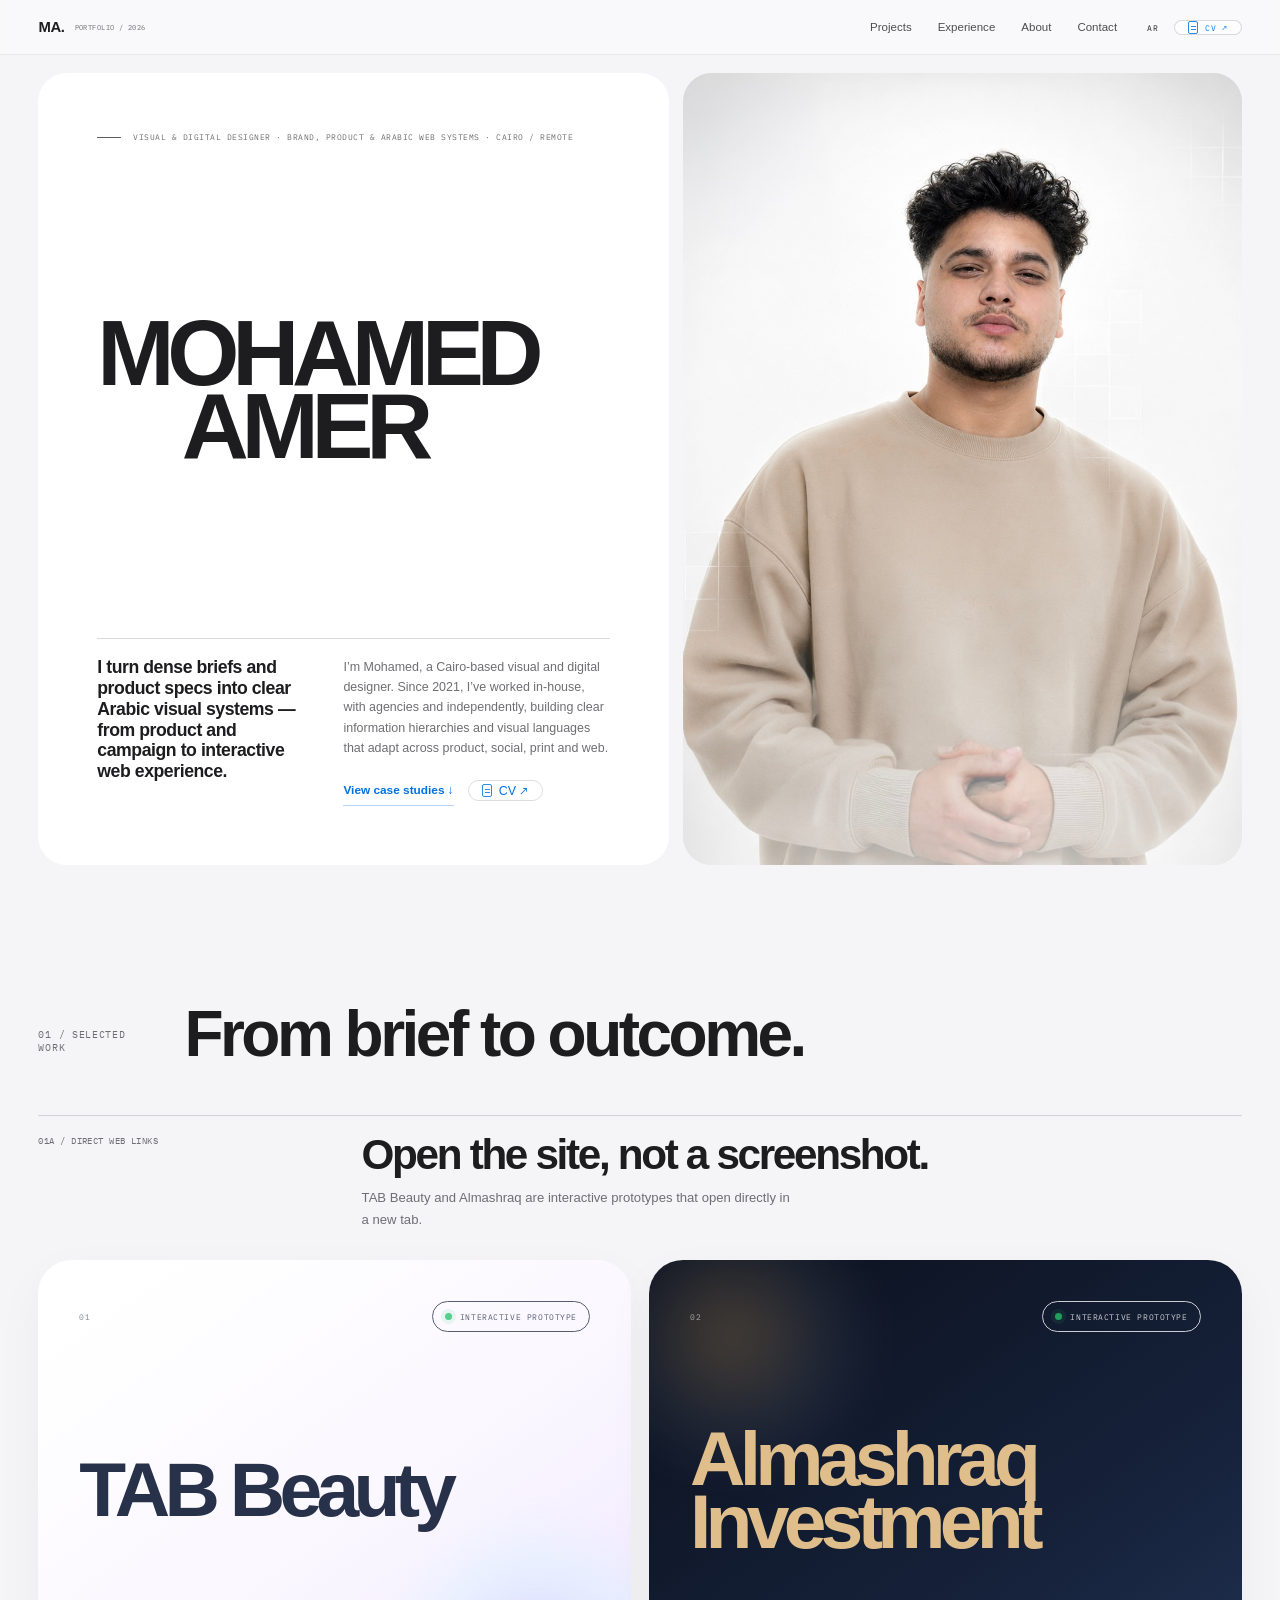
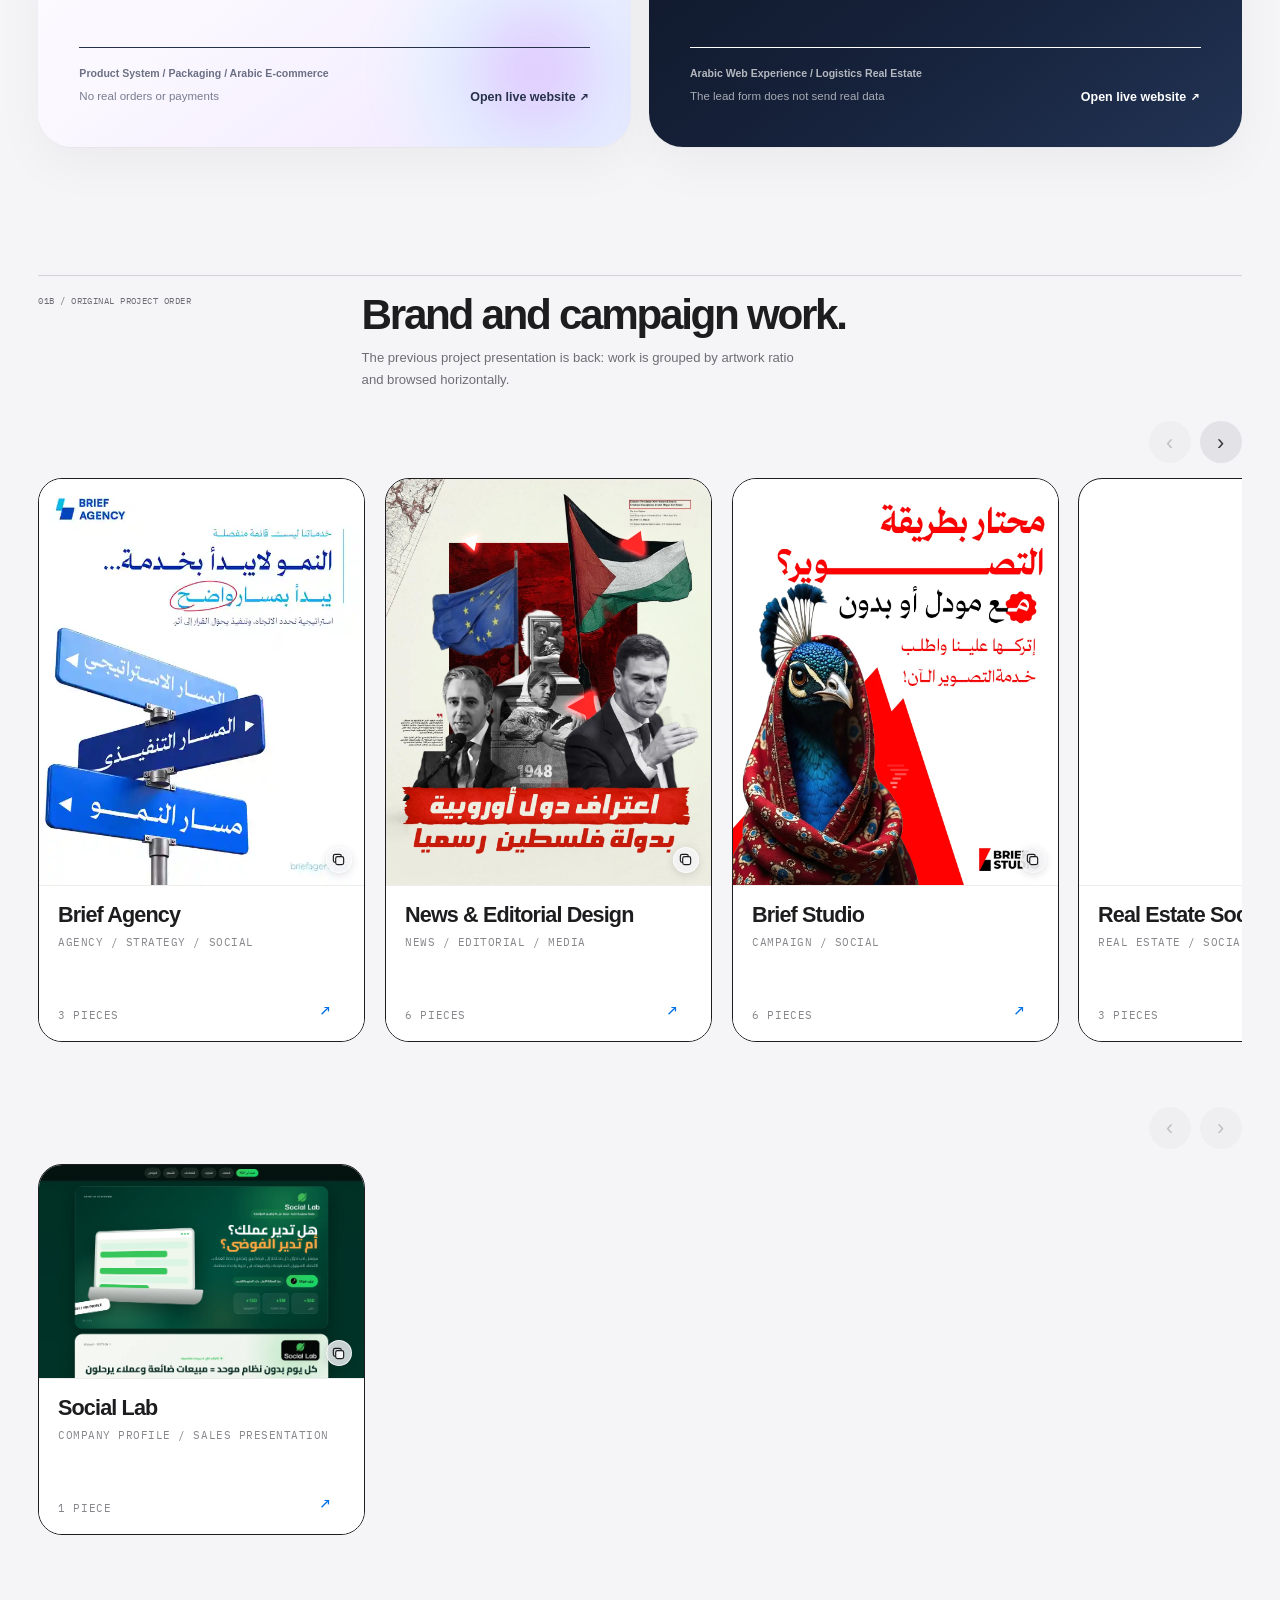
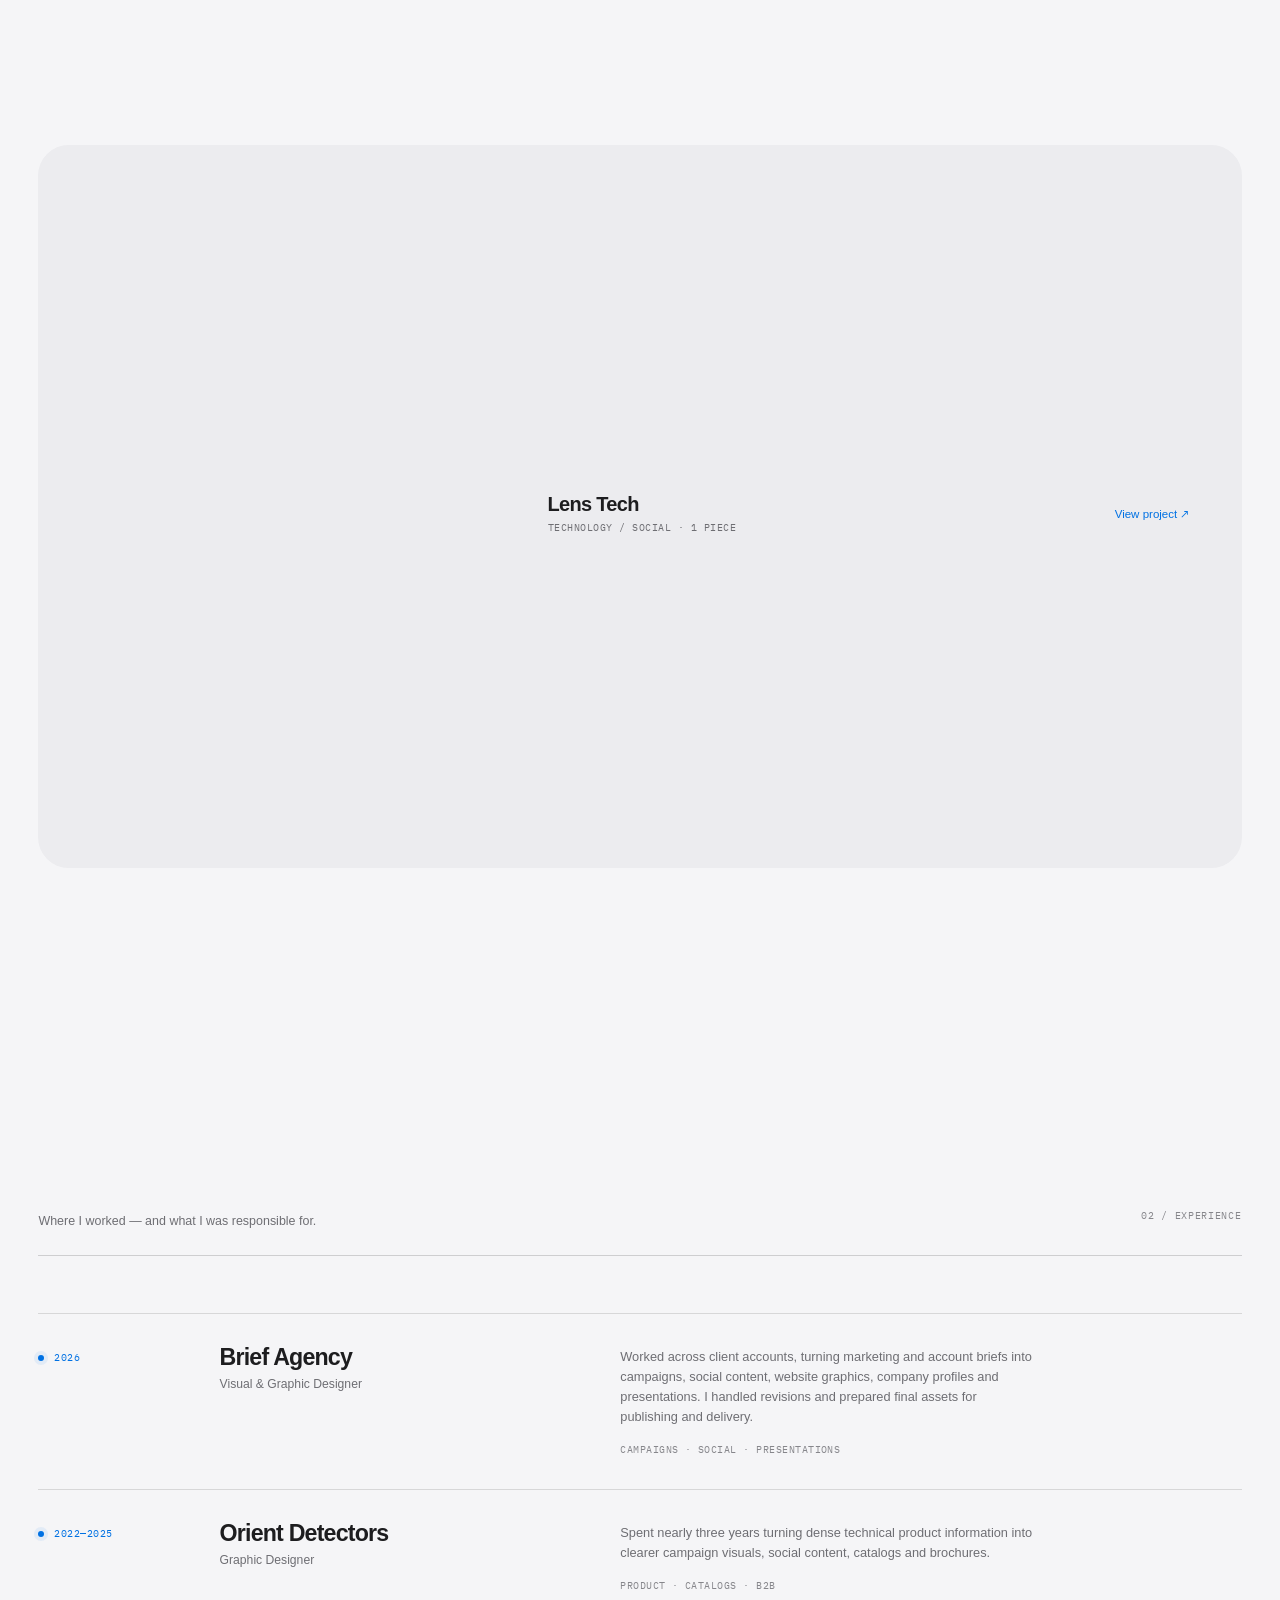
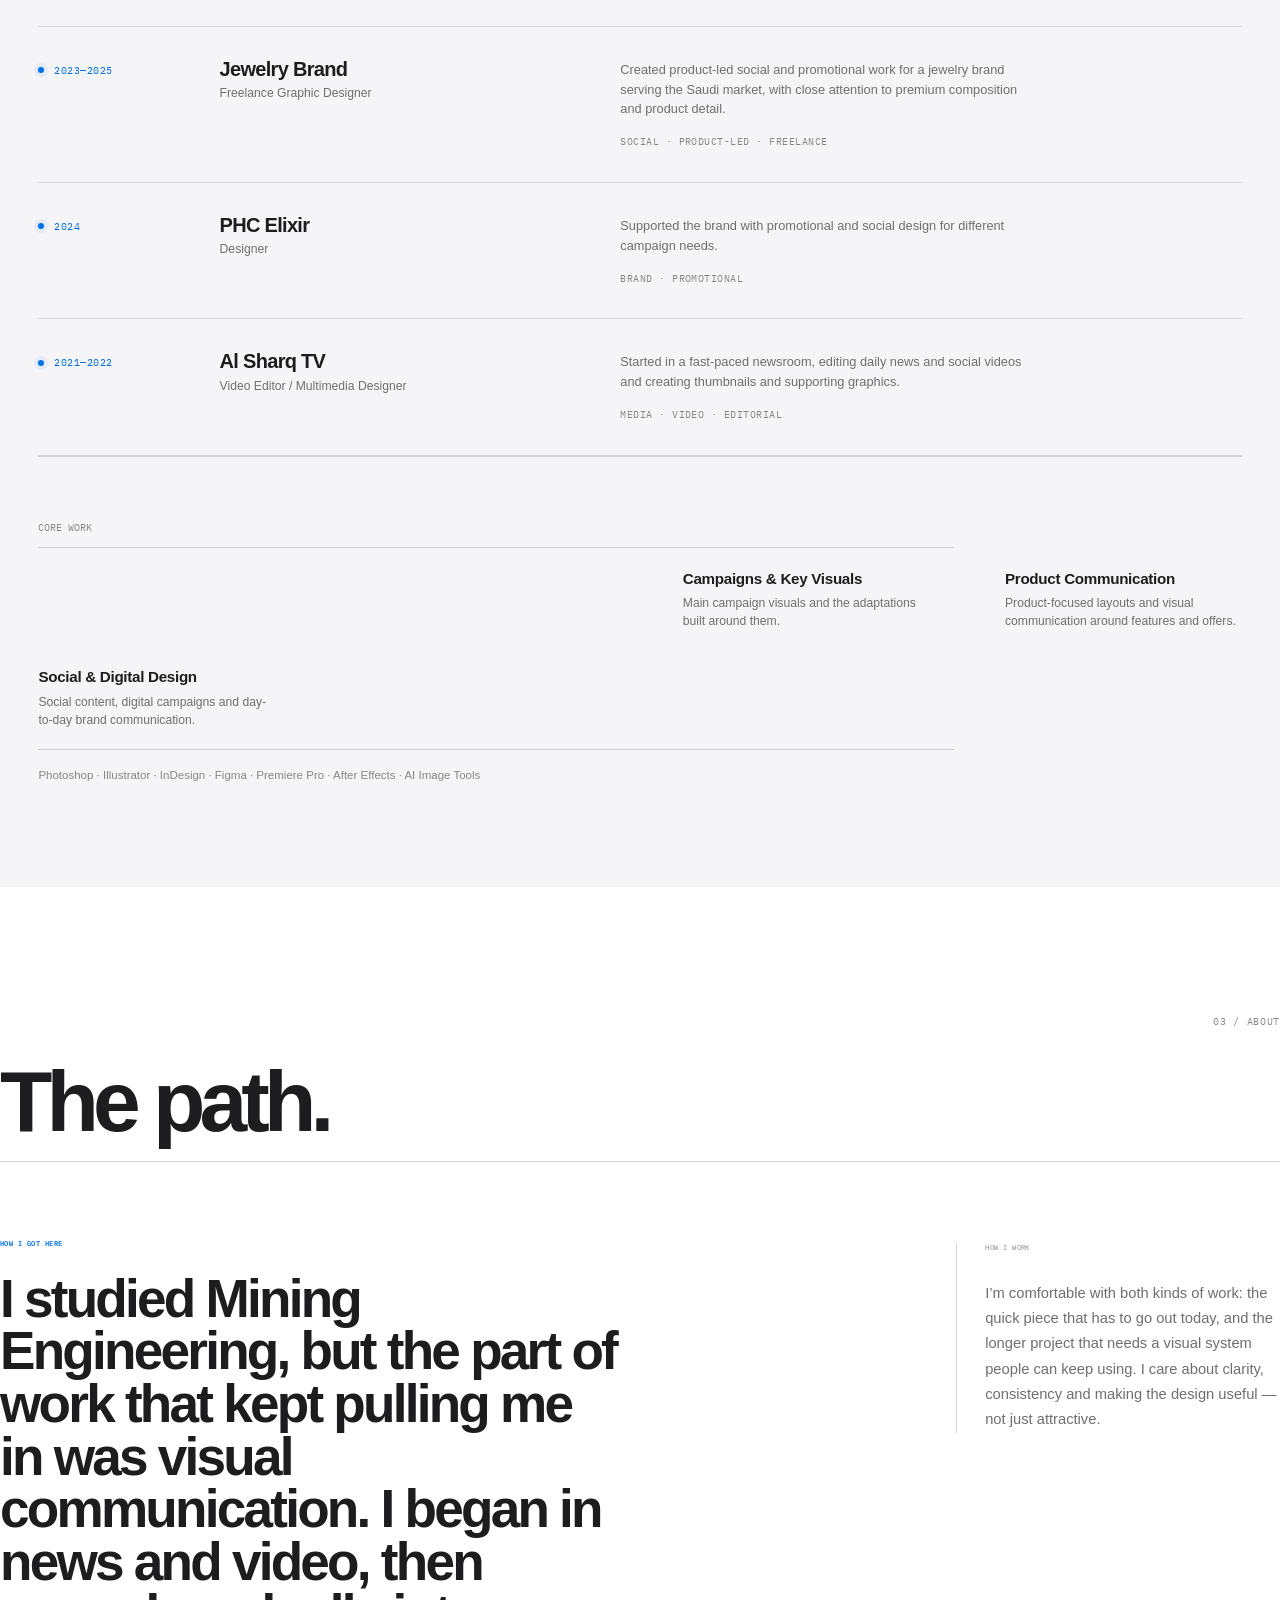
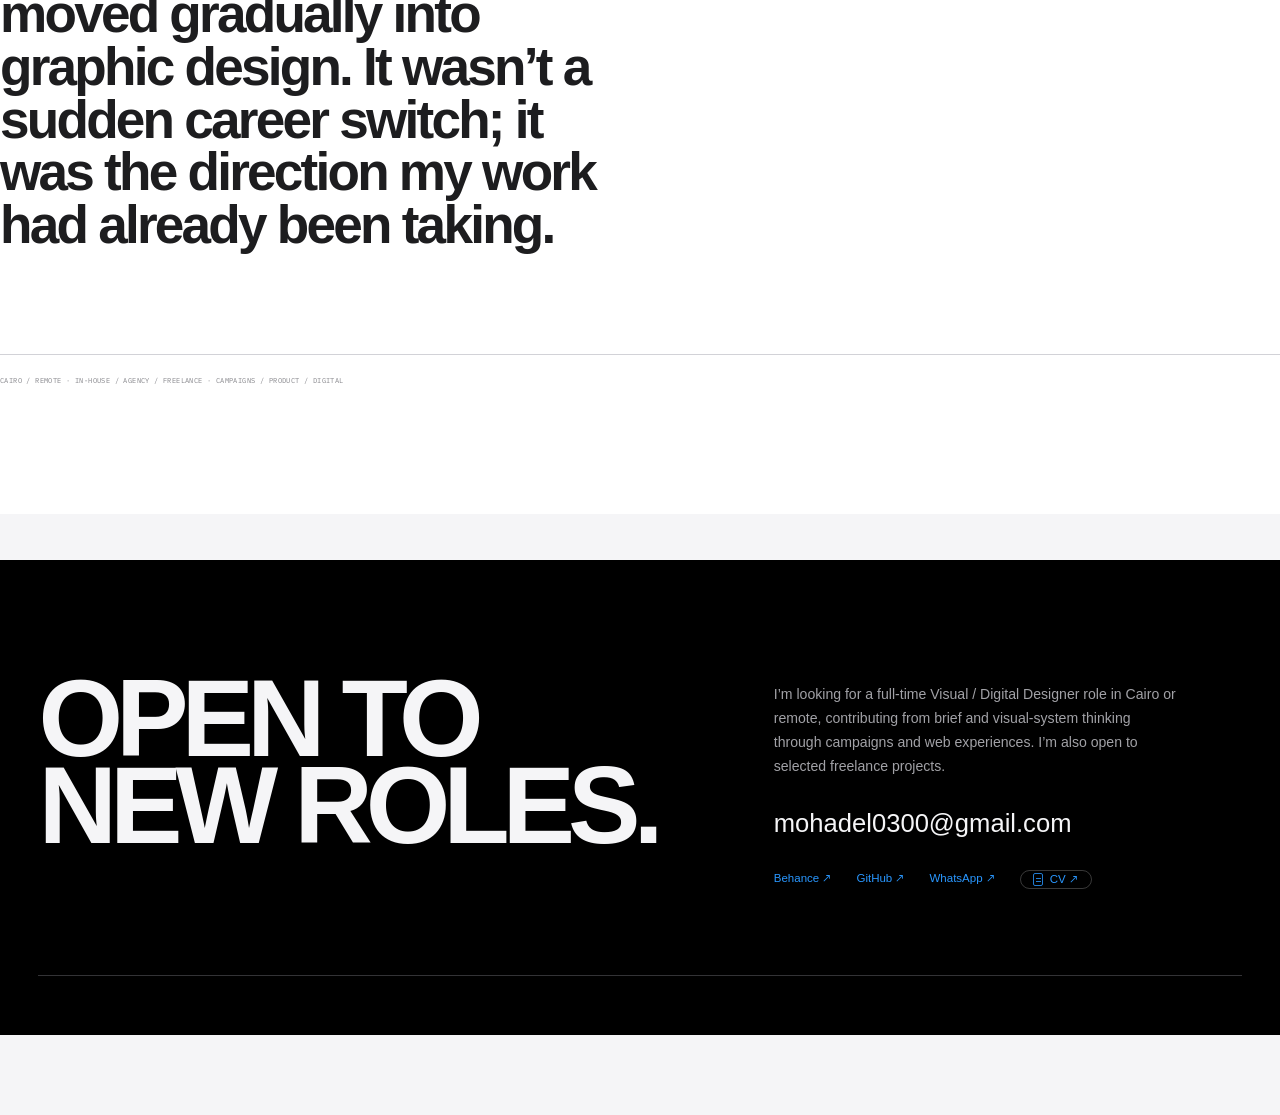
==== commit 66134f0c: "feat: restore project layout and add direct live site links" ====
--- a/index.html
+++ b/index.html
@@ -21,10 +21,12 @@
 <link href="redesign-v2.css?v=20260819-0445" rel="stylesheet"/>
 <link href="recruiter-mobile-rtl.css?v=20260819-0445" rel="stylesheet"/>
 <link href="recruiter-desktop-v1.css?v=20260819-0518" rel="stylesheet"/>
+<link href="recruiter-desktop-v2.css?v=20260824-01" rel="stylesheet"/>
 <link data-archive-accordion="true" href="recruiter-archive-accordion.css?v=20260819-0548" rel="stylesheet"/>
 <link href="recruiter-affordance.css?v=20260819-0554" rel="stylesheet"/>
 <link href="portfolio-motion-v1.css?v=20260820-01" rel="stylesheet"/>
 <link href="portfolio-case-studies-v1.css?v=20260824-03" rel="stylesheet"/>
+<link href="portfolio-web-links-v1.css?v=20260824-01" rel="stylesheet"/>
 </head>
 <body>
 <nav class="nav"><div class="shell nav-inner"><a class="brand" href="#top">MA.<small data-ar="بورتفوليو / 2026" data-en="PORTFOLIO / 2026">PORTFOLIO / 2026</small></a><div class="nav-links"><a data-ar="المشاريع" data-en="Projects" href="#projects">Projects</a><a data-ar="الخبرة" data-en="Experience" href="#experience">Experience</a><a data-ar="عني" data-en="About" href="#about">About</a><a data-ar="تواصل" data-en="Contact" href="#contact">Contact</a></div><div class="nav-actions"><button aria-label="التبديل إلى العربية" class="nav-btn" id="langToggle" type="button">AR</button><a class="cv-btn" data-ar="CV ↗" data-en="CV ↗" href="mohamed-amer-cv-2026.pdf" rel="noopener" target="_blank">CV ↗</a></div></div></nav>
@@ -39,8 +41,9 @@
 </main>
 <figure aria-hidden="true" aria-labelledby="lightboxCaption" aria-modal="true" class="lightbox" id="lightbox" role="dialog" tabindex="-1"><button aria-label="Close image" class="lightbox-close" id="lightboxClose" type="button">×</button><img alt="" decoding="async" id="lightboxImage" src=""/><figcaption class="lightbox-cap" id="lightboxCaption"></figcaption></figure>
 <script src="redesign-v2.js?v=20260820-01"></script>
-<script src="brand-project-groups.js?v=20260824-06"></script>
-<script data-archive-accordion="true" src="recruiter-archive-accordion.js?v=20260824-04"></script>
+<script src="brand-project-groups.js?v=20260824-07"></script>
+<script data-archive-accordion="true" src="recruiter-archive-accordion.js?v=20260824-05"></script>
+<script src="recruiter-desktop-v2.js?v=20260824-01"></script>
 <script src="portfolio-motion-v1.js?v=20260820-01"></script>
 </body>
 </html>
--- a/recruiter-desktop-v2.css
+++ b/recruiter-desktop-v2.css
@@ -0,0 +1,81 @@
+/* Apple-inspired desktop organization. Mobile remains owned by the existing mobile styles. */
+
+@media (min-width: 981px) {
+  .projects .section-head{margin-bottom:clamp(38px,4vw,62px)}
+  .projects .section-intro{display:none}
+
+  /* Shared rail language */
+  .shape-rail-wrap{position:relative;min-width:0;margin-bottom:clamp(38px,4vw,60px)}
+  .shape-rail-head{display:flex;justify-content:flex-end;align-items:center;min-height:44px;margin-bottom:14px}
+  .shape-nav{display:flex;gap:9px}
+  .shape-nav button,.category-nav button{width:42px;height:42px;border:0;border-radius:50%;background:#e2e2e7;color:#3a3a3c;display:grid;place-items:center;font-size:1.35rem;line-height:1;cursor:pointer;transition:background .18s ease,opacity .18s ease,transform .18s ease}
+  .shape-nav button:hover,.category-nav button:hover{background:#d5d5da}
+  .shape-nav button:active,.category-nav button:active{transform:scale(.94)}
+  .shape-nav button:disabled,.category-nav button:disabled{opacity:.28;cursor:default;transform:none}
+  .shape-rail{display:flex;align-items:flex-start;gap:clamp(18px,1.55vw,24px);overflow-x:auto;overflow-y:hidden;scroll-snap-type:x mandatory;scroll-behavior:smooth;scrollbar-width:none;overscroll-behavior-inline:contain;padding:0 0 8px;margin:0;scroll-padding-inline:0}
+  .shape-rail::-webkit-scrollbar{display:none}
+
+  /* Selected work: cards with matching artwork ratios share a single horizontal line. */
+  .projects .recruiter-featured{display:block!important}
+  .projects .recruiter-featured>.impact-project{display:none}
+  .selected-shape-rail .impact-project{display:block!important;scroll-snap-align:start;min-width:0;flex:0 0 auto}
+  .selected-shape-rail[data-shape="square"] .impact-project{width:clamp(300px,29.2vw,430px)}
+  .selected-shape-rail[data-shape="portrait"] .impact-project{width:clamp(255px,23vw,350px)}
+  .selected-shape-rail[data-shape="tall"] .impact-project{width:clamp(225px,20vw,310px)}
+  .selected-shape-rail[data-shape="landscape"] .impact-project{width:clamp(350px,34vw,510px)}
+
+  .selected-shape-rail .impact-visual{position:relative!important;width:100%!important;height:auto!important;min-height:0!important;aspect-ratio:auto!important;border-radius:clamp(22px,1.7vw,30px)!important;overflow:hidden!important;background:transparent!important;box-shadow:none!important;display:block!important;cursor:pointer}
+  .selected-shape-rail .impact-visual::before,.selected-shape-rail .impact-visual::after{display:none!important}
+  .selected-shape-rail .impact-visual img{display:block!important;width:100%!important;height:auto!important;max-width:100%!important;max-height:none!important;object-fit:contain!important;object-position:center!important;transform:none!important}
+  .selected-shape-rail .impact-info{display:grid!important;grid-template-columns:minmax(0,1fr) auto!important;grid-template-areas:"title count" "title open"!important;gap:4px 14px!important;align-items:start!important;padding:16px 3px 0!important;min-height:96px}
+  .selected-shape-rail .impact-no{display:none!important}
+  .selected-shape-rail .impact-info>div{grid-area:title!important;min-width:0}
+  .selected-shape-rail .impact-count{grid-area:count!important;padding:5px 0 0!important;font-size:.45rem}
+  .selected-shape-rail .impact-open{grid-area:open!important;justify-self:end;align-self:end;padding:5px 0 0!important;font-size:.68rem}
+  .selected-shape-rail .impact-info h3{margin:0;font-size:clamp(1.45rem,1.75vw,2.15rem)!important;line-height:1.02!important;letter-spacing:-.04em}
+  .selected-shape-rail .impact-type{margin-top:8px;font-size:.46rem;line-height:1.45}
+
+  /* More work: each field can contain several ratio-specific rails, never mixed heights in one row. */
+  .recruiter-browse{margin-top:clamp(96px,9vw,142px)!important}
+  .recruiter-browse-head{display:flex;align-items:baseline;justify-content:space-between;border-top:0!important;padding:0 0 clamp(42px,4.2vw,64px)!important}
+  .recruiter-browse-head h3{font-size:clamp(3rem,4.4vw,5.6rem)!important;line-height:.95;letter-spacing:-.055em}
+  .recruiter-browse-head p{display:none}
+  .work-categories{display:grid;gap:clamp(66px,6vw,96px)!important}
+  .work-category{overflow:visible}
+  .work-category-head{display:grid!important;grid-template-columns:minmax(0,1fr) auto;align-items:center!important;gap:14px;border-bottom:0!important;margin-bottom:18px!important;padding:0 2px!important}
+  .work-category-head h4{font-size:clamp(1.8rem,2.35vw,2.8rem)!important;letter-spacing:-.045em}
+  .work-category-head>span{font-size:.44rem}
+  .work-category>.work-category-grid{display:none!important}
+  .category-shape-groups{display:grid;gap:clamp(34px,3.5vw,54px)}
+  .category-shape-groups .shape-rail-wrap{margin-bottom:0}
+  .category-shape-groups .shape-rail-head{margin-bottom:10px;min-height:42px}
+  .category-shape-groups .shape-rail{gap:clamp(16px,1.45vw,22px)}
+
+  .category-shape-rail .category-project{display:block!important;flex:0 0 auto!important;scroll-snap-align:start;min-width:0;background:transparent!important;border-radius:0!important;box-shadow:none!important;overflow:visible!important}
+  .category-shape-rail[data-shape="square"] .category-project{width:clamp(285px,24vw,365px)}
+  .category-shape-rail[data-shape="portrait"] .category-project{width:clamp(245px,20.5vw,315px)}
+  .category-shape-rail[data-shape="tall"] .category-project{width:clamp(220px,18vw,280px)}
+  .category-shape-rail[data-shape="landscape"] .category-project{width:clamp(340px,30vw,455px)}
+
+  .category-shape-rail .category-project-visual{position:relative!important;width:100%!important;height:auto!important;min-height:0!important;aspect-ratio:auto!important;border:0!important;border-radius:clamp(22px,1.7vw,30px)!important;overflow:hidden!important;background:transparent!important;display:block!important;cursor:pointer}
+  .category-shape-rail .category-project-visual::before,.category-shape-rail .category-project-visual::after{display:none!important}
+  .category-shape-rail .category-project-visual img{display:block!important;width:100%!important;height:auto!important;max-width:100%!important;max-height:none!important;object-fit:contain!important;object-position:center!important;transform:none!important}
+  .category-shape-rail .category-project-copy{min-height:88px;padding:14px 3px 0!important;display:grid!important;grid-template-columns:minmax(0,1fr) auto!important;gap:12px;align-items:start!important}
+  .category-shape-rail .category-project-copy h4{font-size:clamp(1.1rem,1.32vw,1.48rem)!important;margin-bottom:7px!important;line-height:1.04!important}
+  .category-shape-rail .category-project-copy p{font-size:.44rem!important}
+  .category-shape-rail .category-project-copy button{width:auto!important;height:auto!important;border-radius:0!important;background:transparent!important;padding:4px 2px!important;font-size:.9rem!important}
+
+  [dir="rtl"] .shape-rail{direction:rtl}
+  [dir="rtl"] .shape-nav{direction:ltr}
+
+  .project-view .project-view-inner{width:min(1380px,calc(100% - max(48px,5vw)))}
+}
+
+@media (min-width:981px) and (max-width:1179px){
+  .selected-shape-rail[data-shape="square"] .impact-project{width:clamp(300px,42vw,390px)}
+  .selected-shape-rail[data-shape="portrait"] .impact-project{width:clamp(250px,34vw,320px)}
+  .selected-shape-rail[data-shape="tall"] .impact-project{width:clamp(220px,30vw,280px)}
+  .selected-shape-rail[data-shape="landscape"] .impact-project{width:clamp(350px,50vw,460px)}
+}
+
+@media (max-width:980px){.shape-nav,.category-shape-groups{display:none!important}}
--- a/portfolio-web-links-v1.css
+++ b/portfolio-web-links-v1.css
@@ -0,0 +1,36 @@
+/* Direct website launch cards. These are links, not screenshots or case-study modals. */
+.web-launches{margin-top:0}
+.web-launch-grid{display:grid;grid-template-columns:repeat(2,minmax(0,1fr));gap:18px}
+.web-launch-card{position:relative;min-height:clamp(390px,38vw,540px);padding:clamp(26px,3.2vw,48px);border-radius:34px;overflow:hidden;display:flex;flex-direction:column;justify-content:space-between;isolation:isolate;box-shadow:0 1px 1px rgba(0,0,0,.03),0 18px 50px rgba(0,0,0,.045);transition:transform .35s cubic-bezier(.2,.7,.2,1),box-shadow .35s ease}
+.web-launch-card:focus-visible{outline:3px solid var(--blue);outline-offset:5px}
+.web-launch-card:hover{transform:translateY(-5px);box-shadow:0 2px 2px rgba(0,0,0,.035),0 26px 65px rgba(0,0,0,.08)}
+.web-launch-tabbeauty{background:linear-gradient(145deg,#fff 8%,#faf7ff 54%,#efe6ff);color:#28314a}
+.web-launch-almashraq{background:linear-gradient(145deg,#0b101c,#16223b 64%,#223354);color:#fff}
+.web-launch-glow{position:absolute;z-index:-1;width:52%;aspect-ratio:1;border-radius:50%;filter:blur(18px);opacity:.72;pointer-events:none}
+.web-launch-tabbeauty .web-launch-glow{right:-10%;bottom:-16%;background:radial-gradient(circle,#d8b9ff 0,rgba(214,239,255,.72) 43%,transparent 72%)}
+.web-launch-almashraq .web-launch-glow{left:-12%;top:-16%;background:radial-gradient(circle,rgba(195,154,92,.44),rgba(235,246,255,.08) 46%,transparent 72%)}
+.web-launch-top{display:flex;align-items:center;justify-content:space-between;gap:16px;font-family:'IBM Plex Mono',monospace;font-size:.52rem;letter-spacing:.07em;text-transform:uppercase}
+.web-launch-no{opacity:.58}
+.web-launch-status{display:inline-flex;align-items:center;gap:8px;padding:9px 12px;border:1px solid currentColor;border-radius:999px;opacity:.78}
+.web-launch-status i{width:7px;height:7px;border-radius:50%;background:#27c36a;box-shadow:0 0 0 4px rgba(39,195,106,.13)}
+.web-launch-name{max-width:9ch;font-size:clamp(3.2rem,6vw,7.2rem);font-weight:650;line-height:.82;letter-spacing:-.075em}
+.web-launch-almashraq .web-launch-name{color:#dfbe8c}
+.web-launch-footer{display:grid;grid-template-columns:minmax(0,1fr) auto;gap:22px;align-items:end;border-top:1px solid currentColor;padding-top:18px}
+.web-launch-footer>div>span{display:block;font-size:.66rem;font-weight:600;line-height:1.45;opacity:.68}
+.web-launch-footer p{margin:7px 0 0;font-size:.72rem;line-height:1.5;opacity:.62}
+.web-launch-footer strong{font-size:.78rem;white-space:nowrap}
+.restored-projects{margin-top:clamp(78px,10vw,150px)}
+[dir="rtl"] .web-launch-top{font-family:'IBM Plex Sans Arabic',sans-serif;letter-spacing:0;text-transform:none}
+[dir="rtl"] .web-launch-name{max-width:11ch;letter-spacing:-.045em;line-height:.98}
+[dir="rtl"] .web-launch-footer>div>span,[dir="rtl"] .web-launch-footer p{line-height:1.75}
+
+@media(max-width:760px){
+  .web-launch-grid{grid-template-columns:1fr;gap:12px}
+  .web-launch-card{min-height:360px;padding:24px;border-radius:24px}
+  .web-launch-name{font-size:clamp(3.2rem,16vw,5.2rem)}
+  .web-launch-footer{grid-template-columns:1fr;gap:18px}
+  .web-launch-footer strong{justify-self:start}
+  .restored-projects{margin-top:74px}
+}
+
+@media(prefers-reduced-motion:reduce){.web-launch-card{transition:none}.web-launch-card:hover{transform:none}}
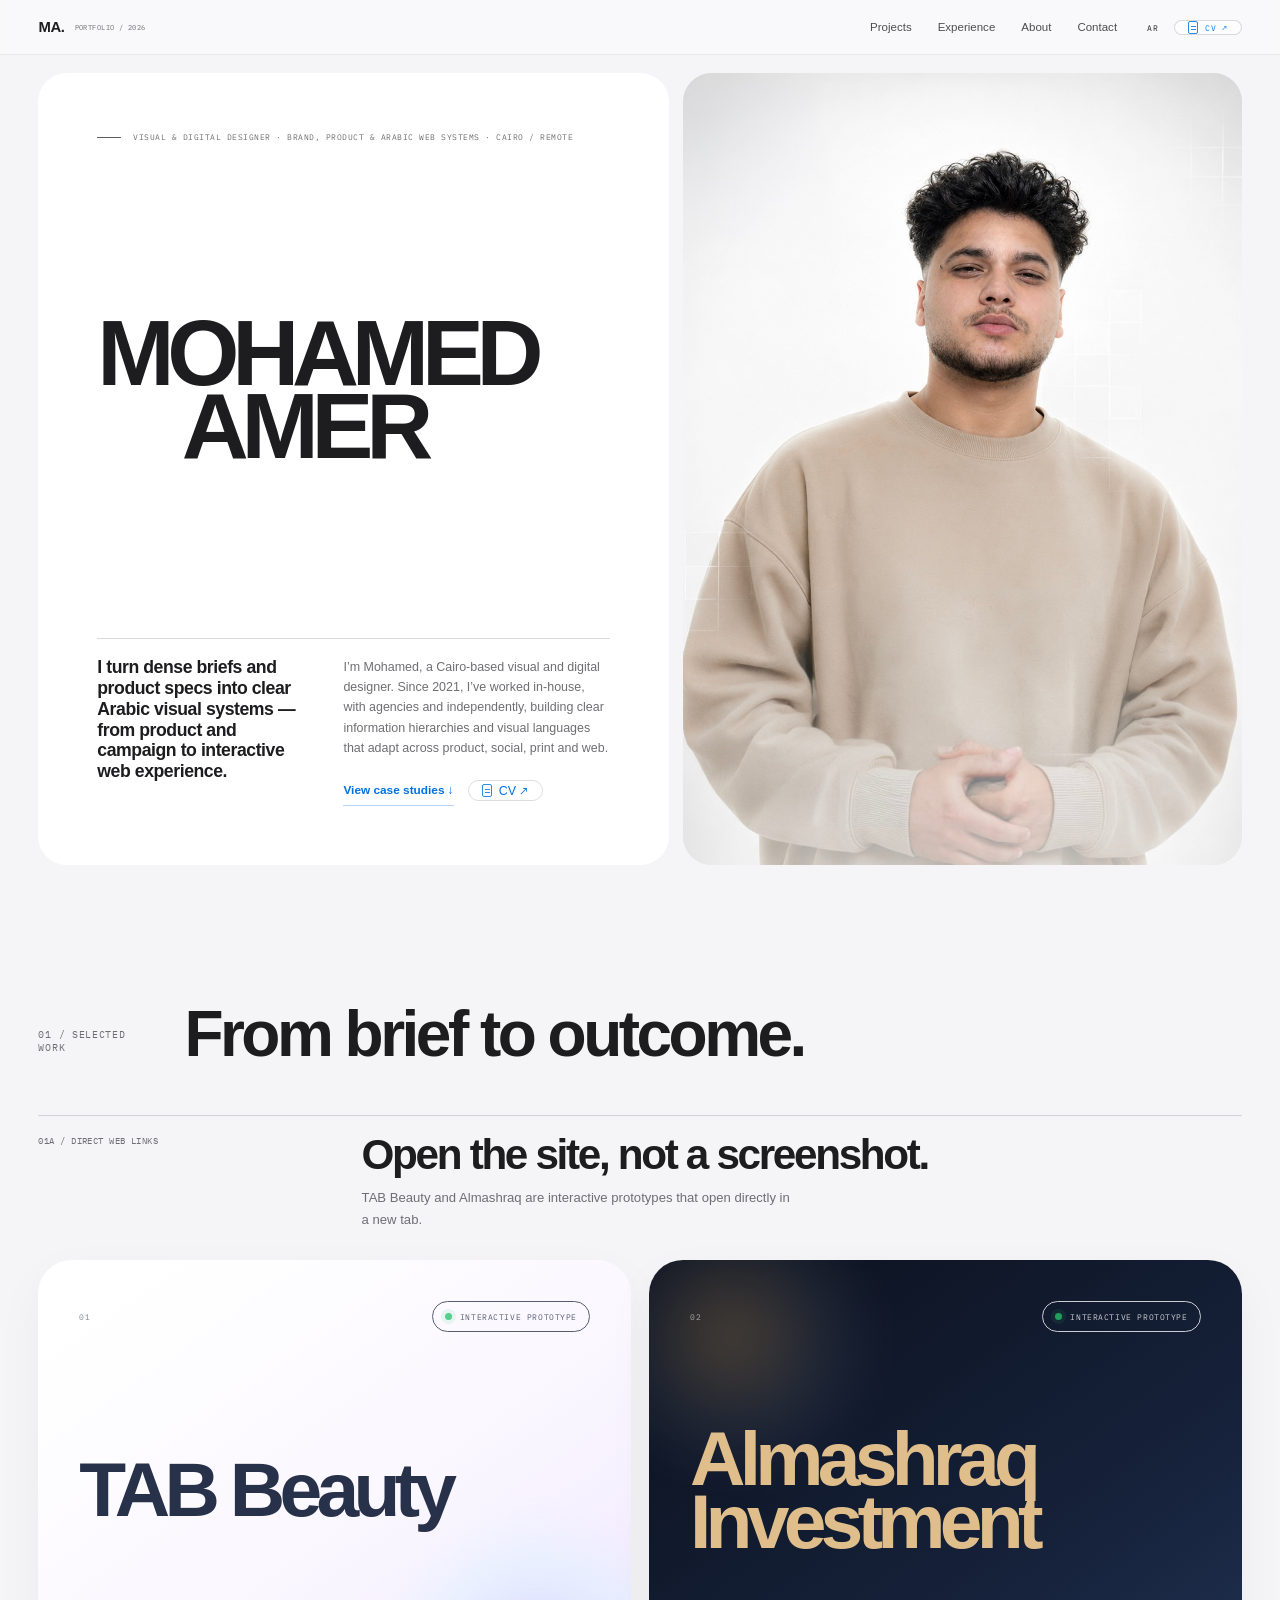
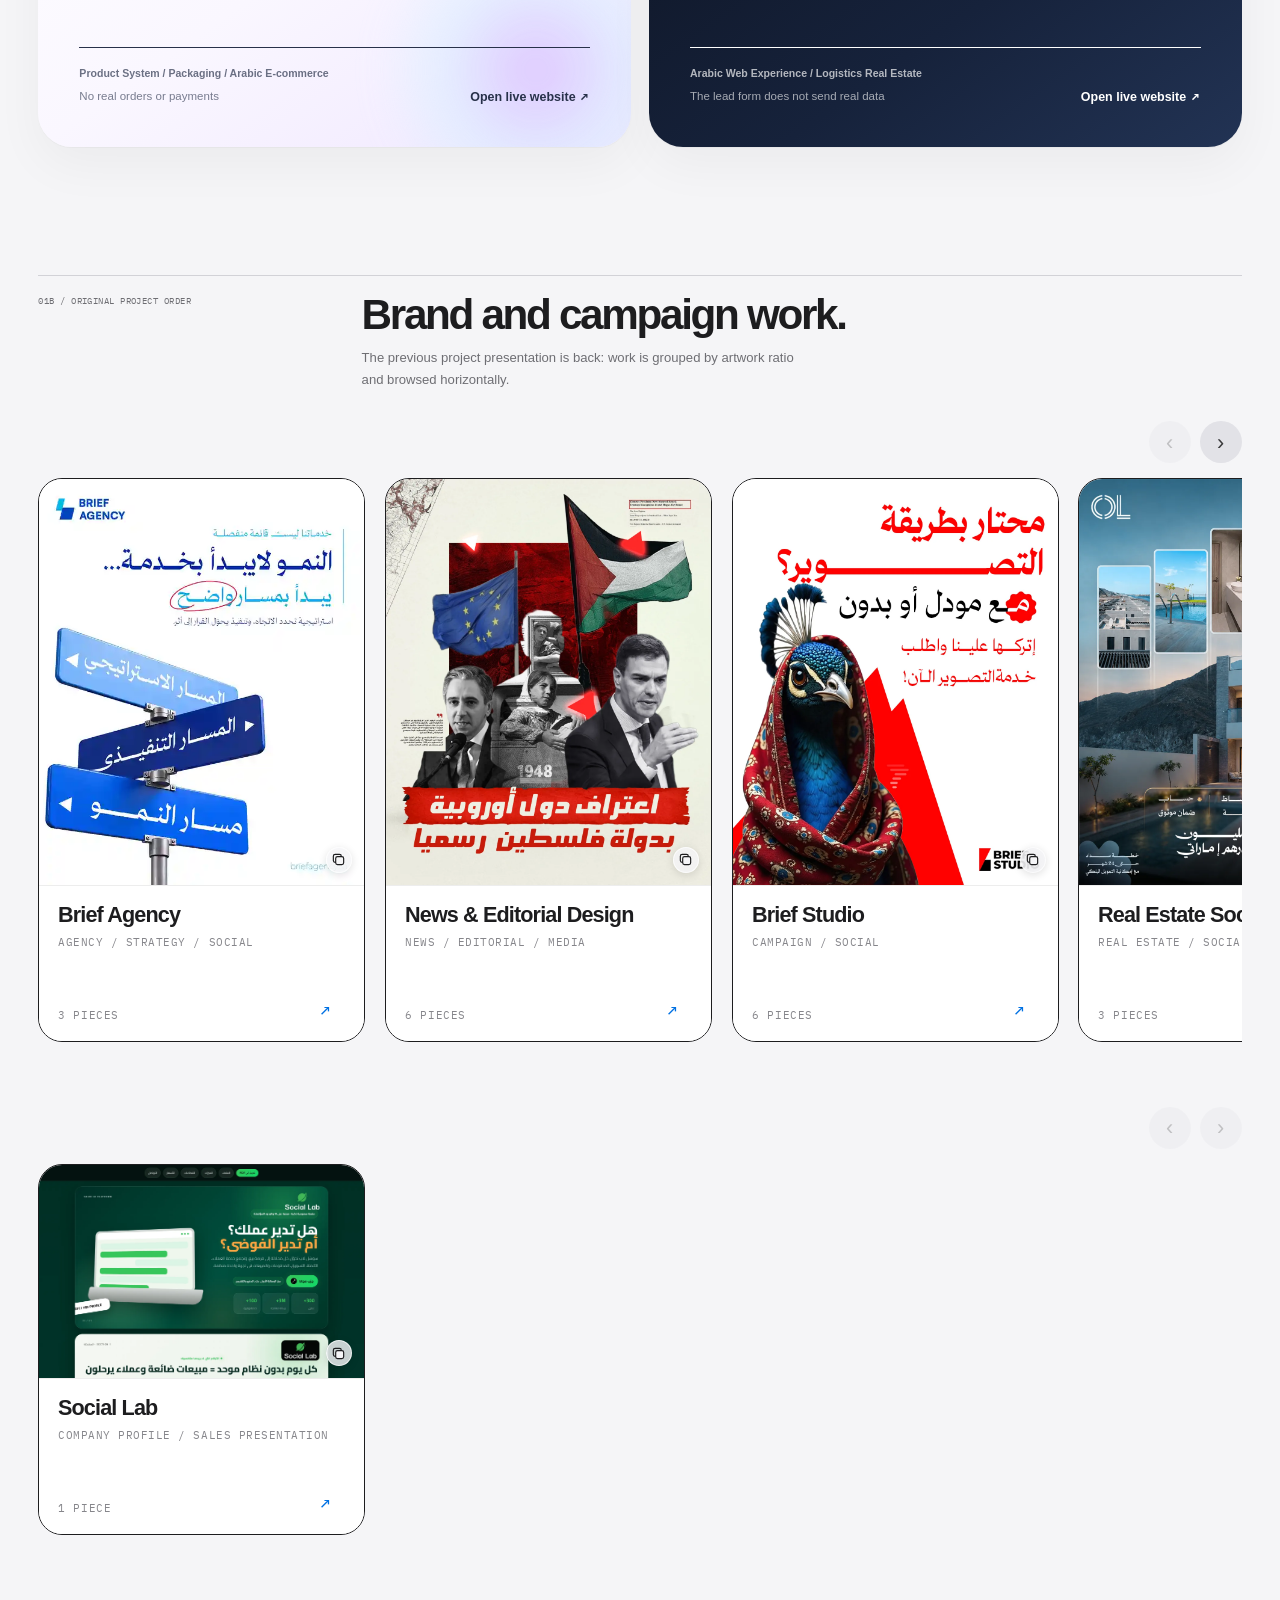
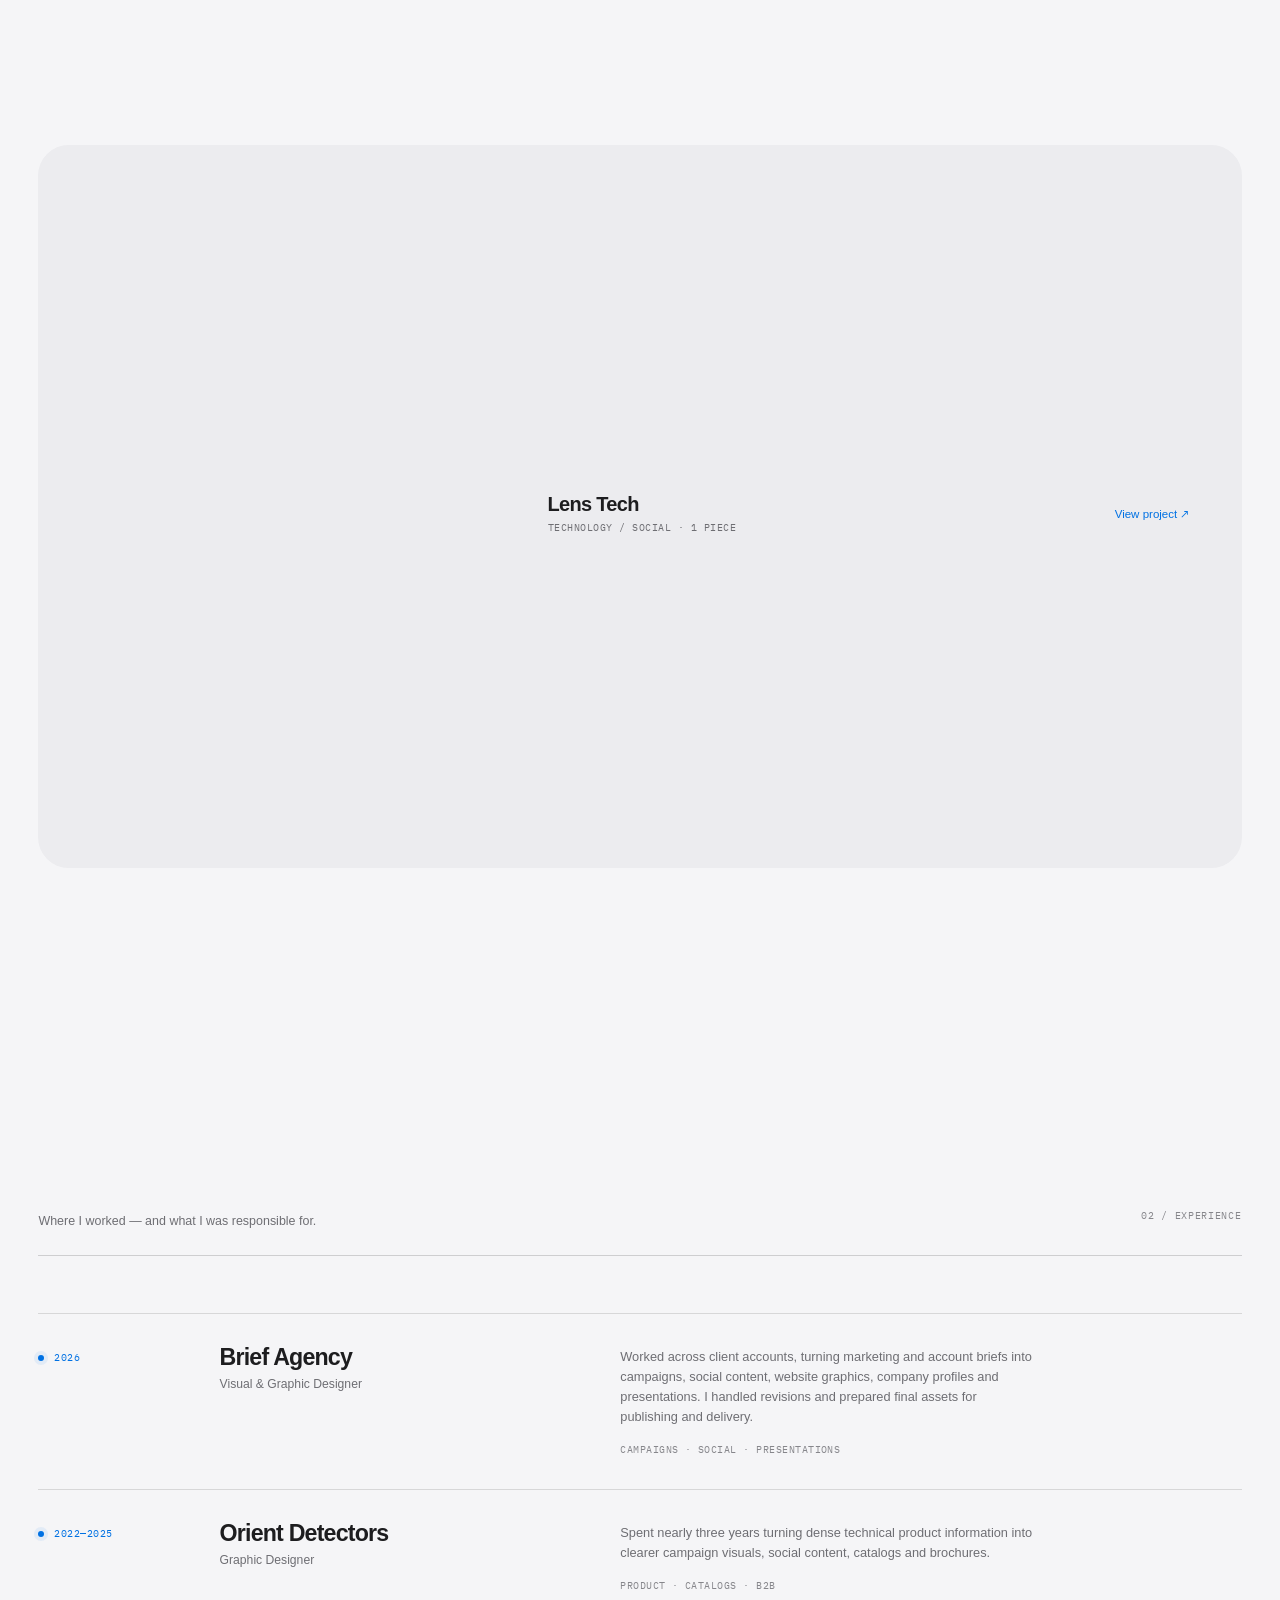
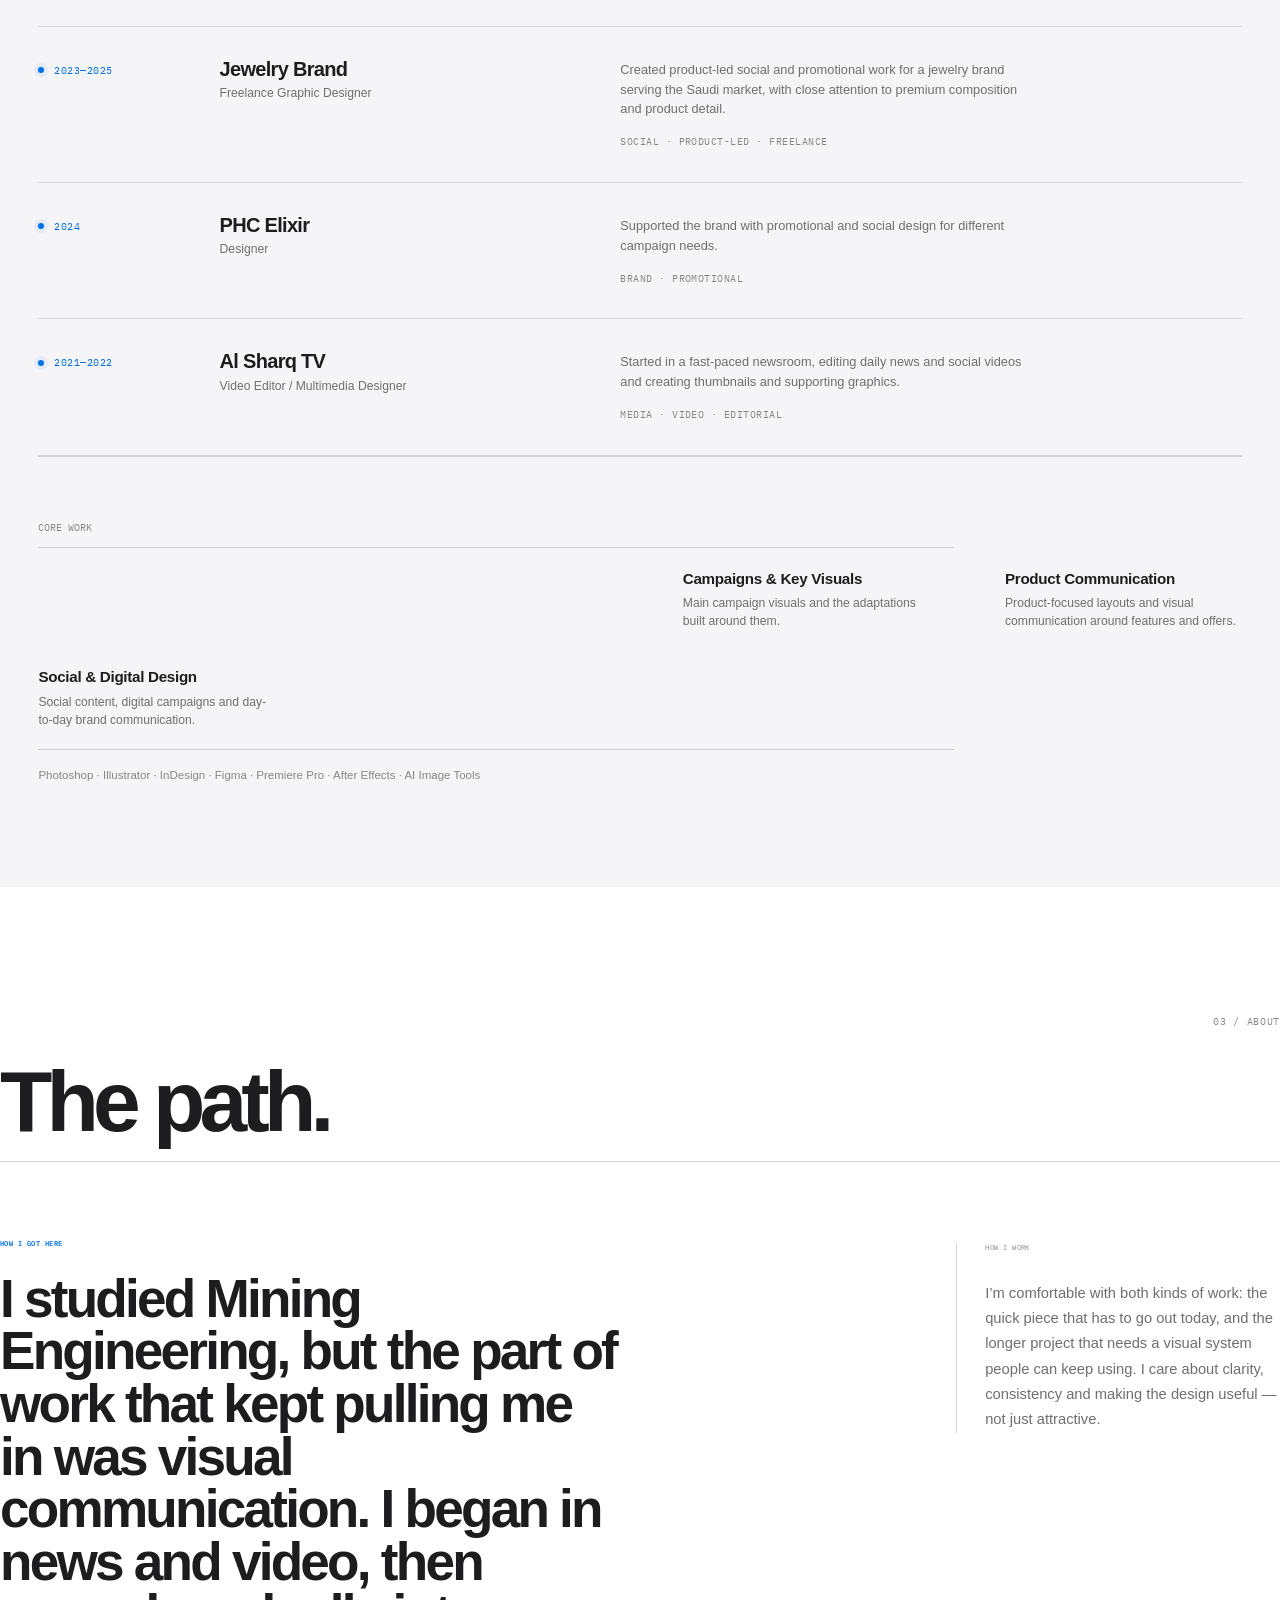
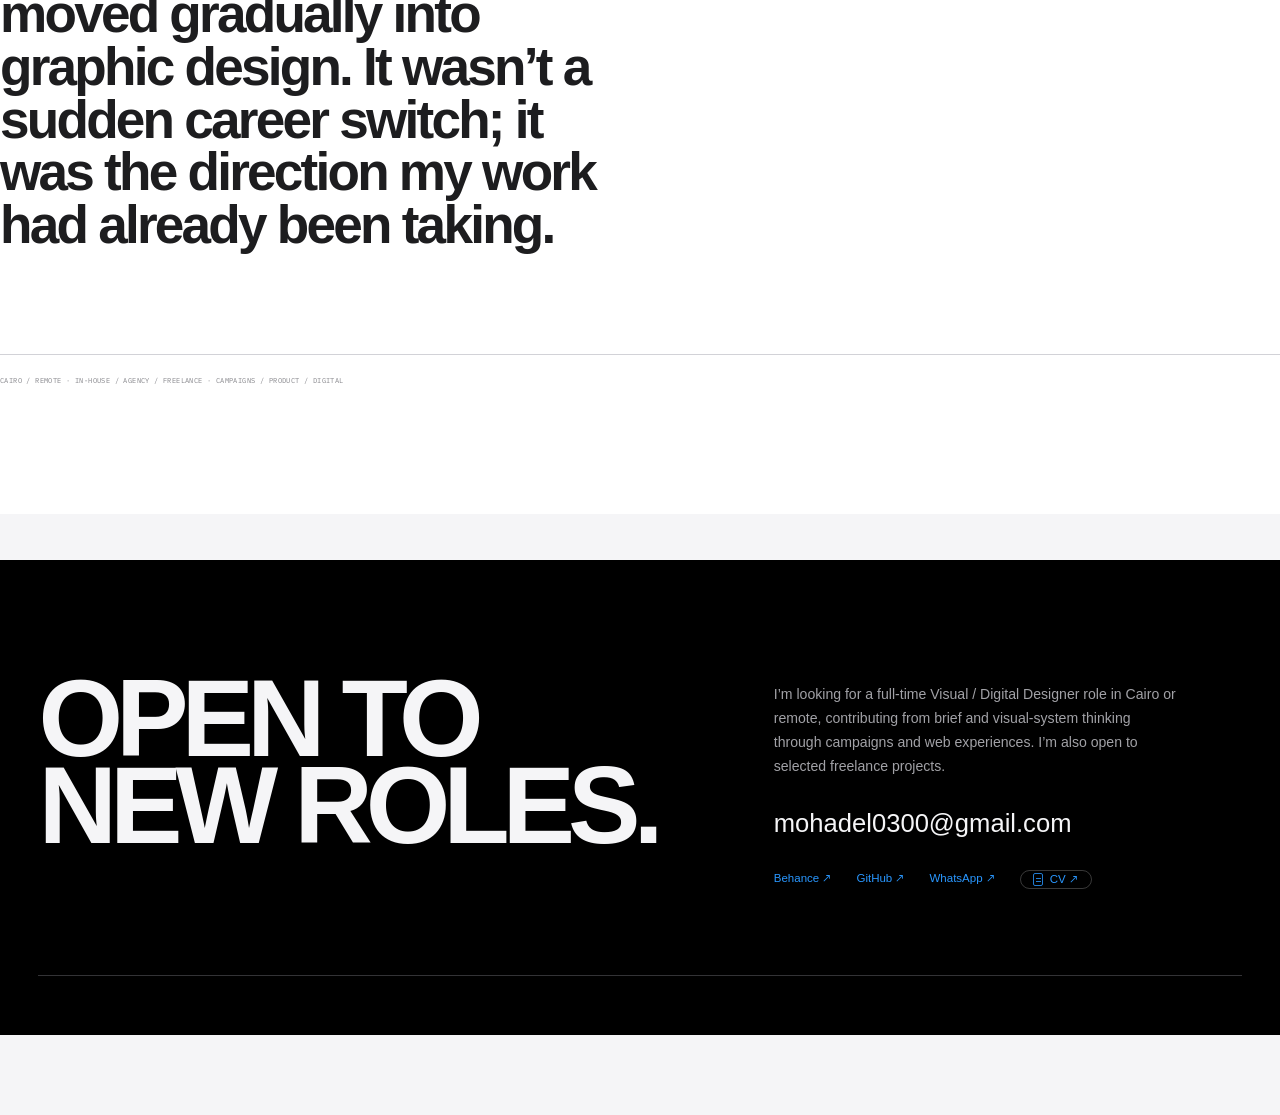
==== commit b665634d: "Refresh project deep-link script on GitHub Pages" ====
--- a/index.html
+++ b/index.html
@@ -41,7 +41,7 @@
 </main>
 <figure aria-hidden="true" aria-labelledby="lightboxCaption" aria-modal="true" class="lightbox" id="lightbox" role="dialog" tabindex="-1"><button aria-label="Close image" class="lightbox-close" id="lightboxClose" type="button">×</button><img alt="" decoding="async" id="lightboxImage" src=""/><figcaption class="lightbox-cap" id="lightboxCaption"></figcaption></figure>
 <script src="redesign-v2.js?v=20260820-01"></script>
-<script src="brand-project-groups.js?v=20260824-07"></script>
+<script src="brand-project-groups.js?v=20260829-01"></script>
 <script data-archive-accordion="true" src="recruiter-archive-accordion.js?v=20260824-05"></script>
 <script src="recruiter-desktop-v2.js?v=20260824-01"></script>
 <script src="portfolio-motion-v1.js?v=20260820-01"></script>
